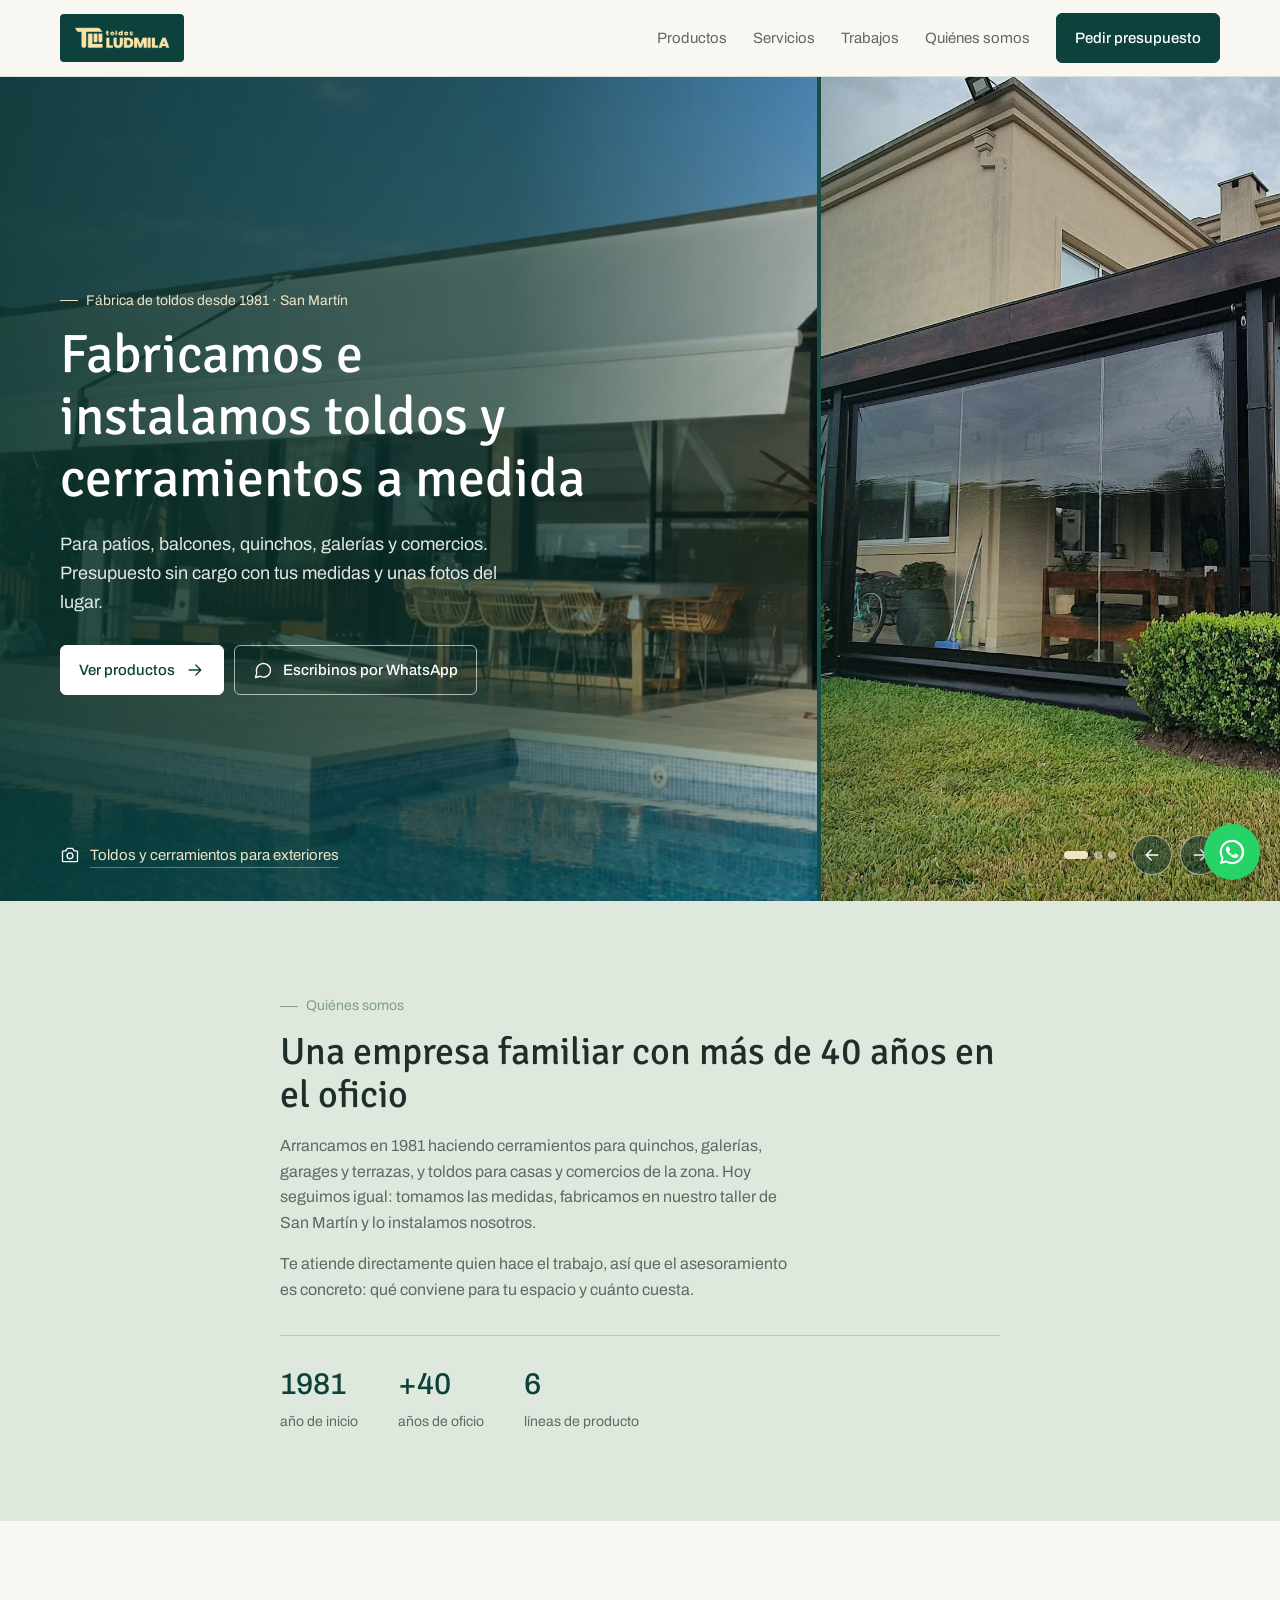
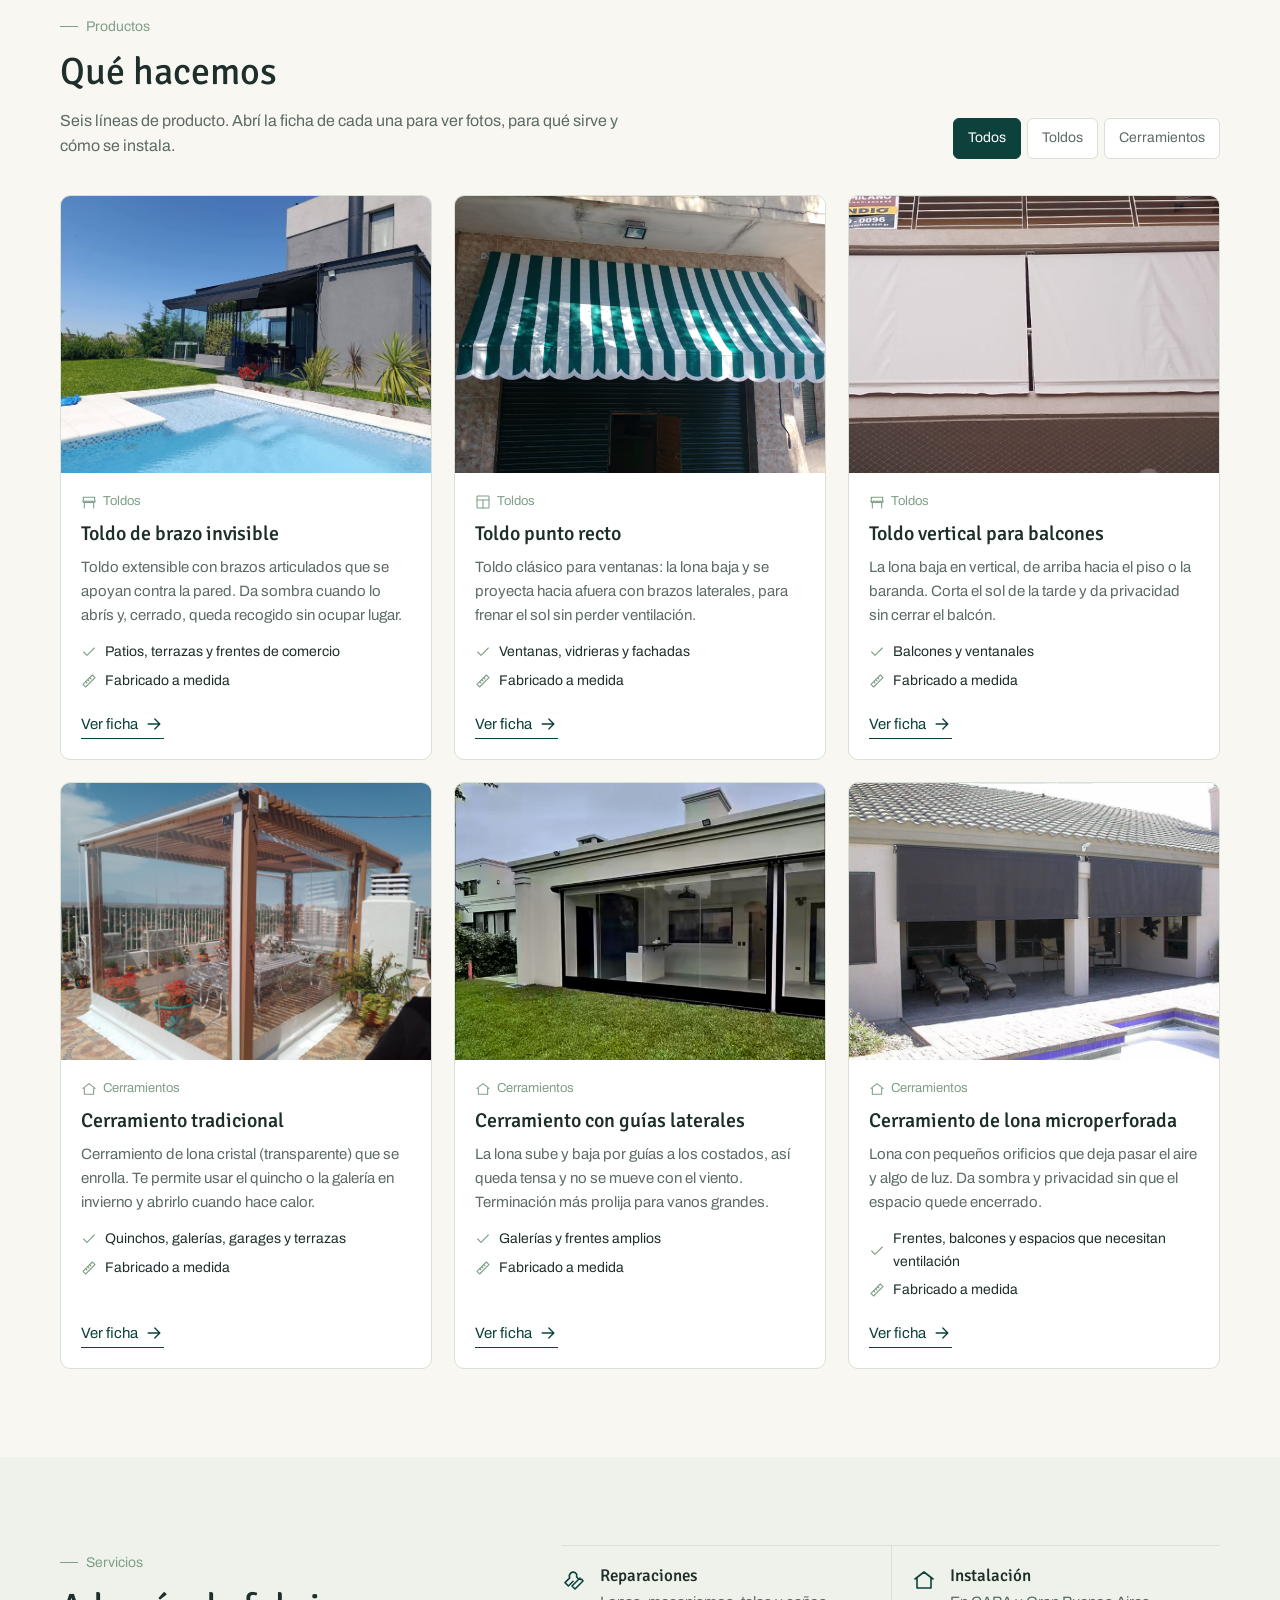
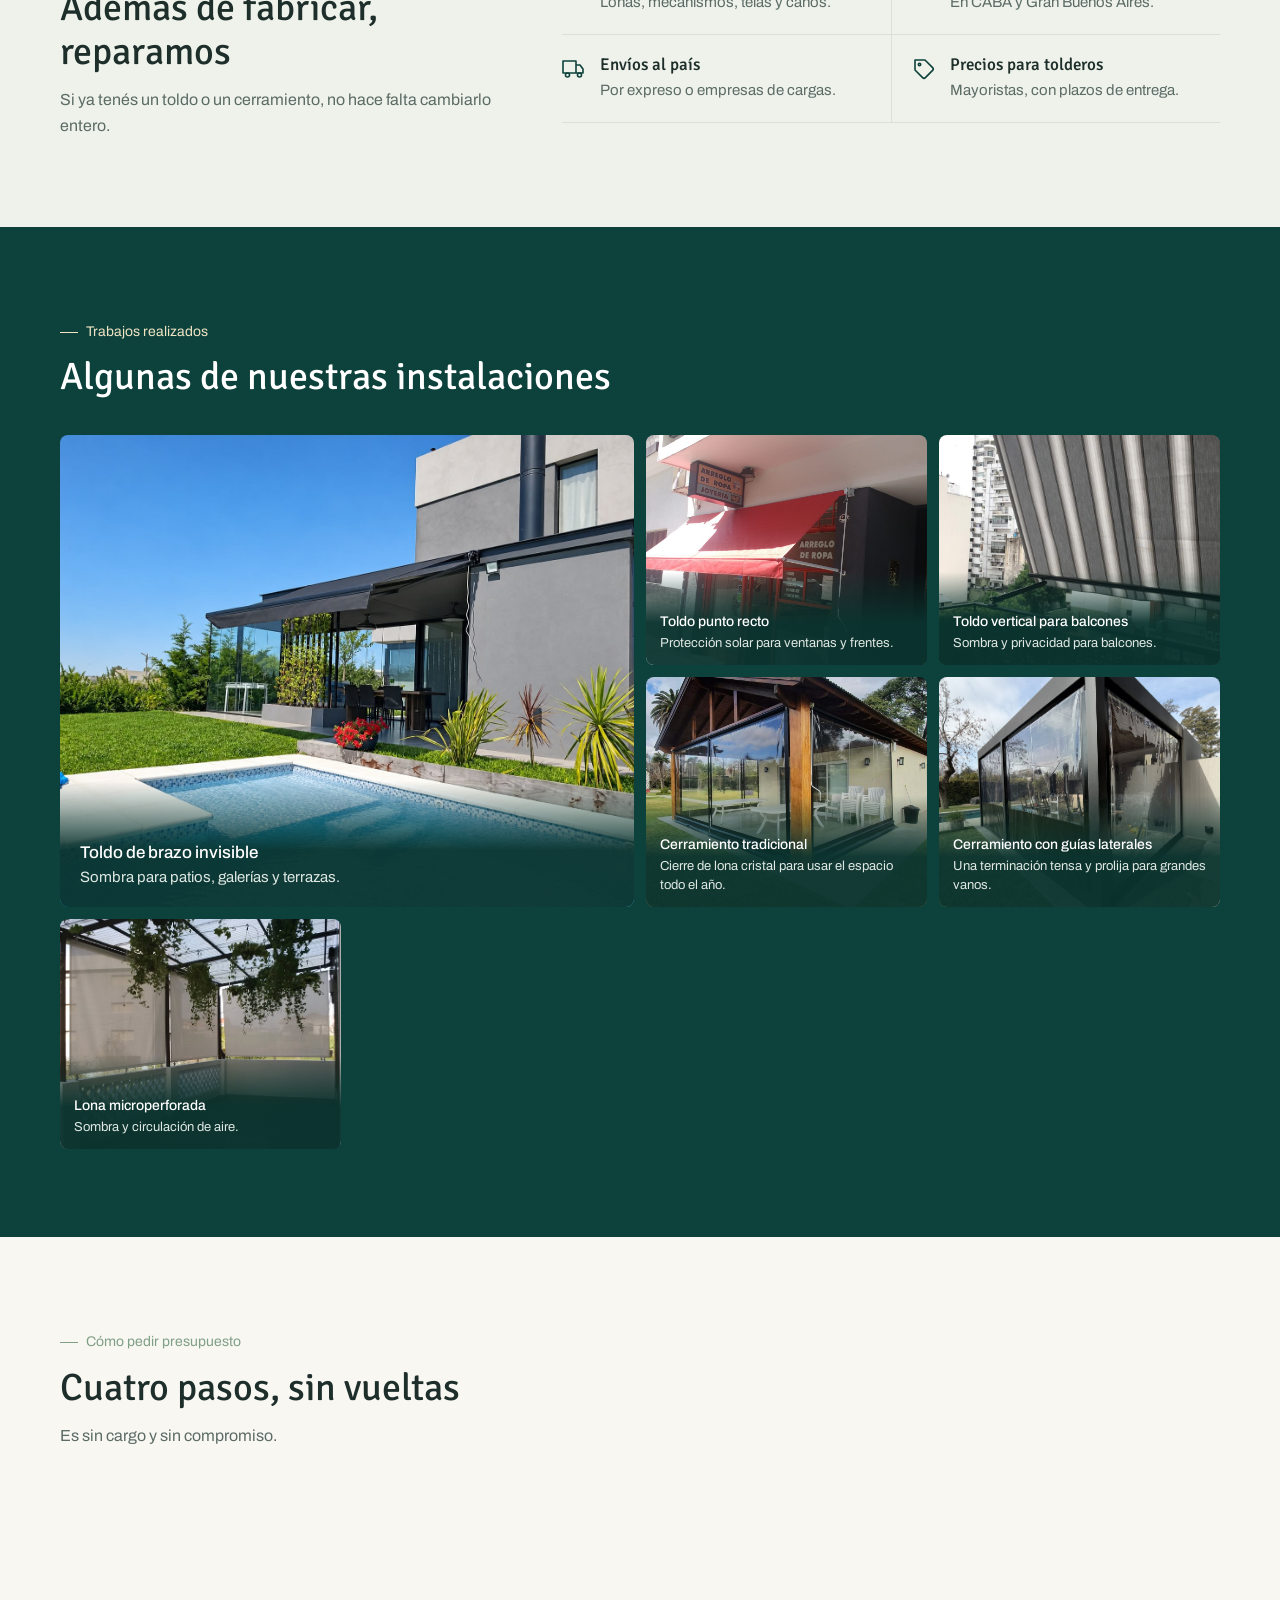
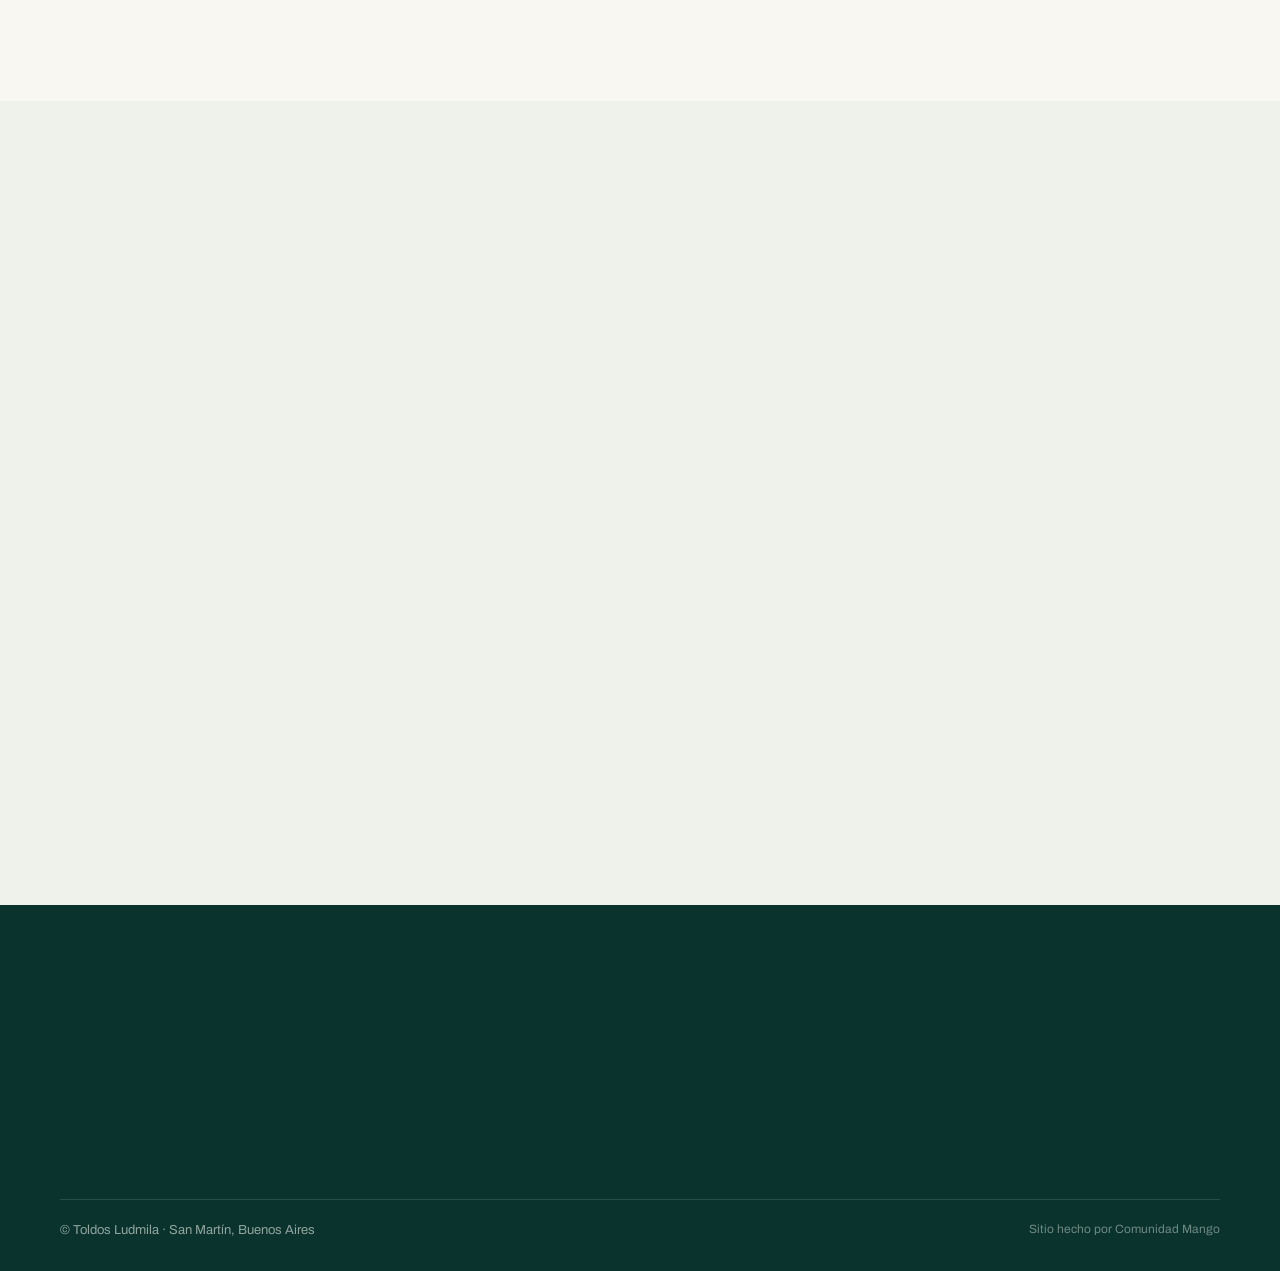
==== index.html @ 554a3bb1 "Dirección: 2 de Abril de 1982 4566, Villa Ballester (igual al perfil de Google) Co-Authored-By: Clau" ====
<!doctype html>
<html lang="es" class="js">
<head>
<meta charset="utf-8">
<meta name="viewport" content="width=device-width,initial-scale=1">
<title>Toldos Ludmila | Toldos y cerramientos a medida en San Martín</title>
<meta name="description" content="Fabricamos, instalamos y reparamos toldos y cerramientos a medida desde 1981. San Martín, Buenos Aires. Presupuesto sin cargo.">
<link rel="canonical" href="https://www.toldos-ludmila.com.ar/">
<link rel="icon" href="/favicon.ico" sizes="any">
<link rel="icon" type="image/png" sizes="32x32" href="/favicon-32.png">
<link rel="apple-touch-icon" href="/apple-touch-icon.png">
<meta name="theme-color" content="#0d413b">
<meta property="og:type" content="website">
<meta property="og:locale" content="es_AR">
<meta property="og:site_name" content="Toldos Ludmila">
<meta property="og:title" content="Toldos Ludmila | Toldos y cerramientos a medida en San Martín">
<meta property="og:description" content="Fabricamos, instalamos y reparamos toldos y cerramientos a medida desde 1981. San Martín, Buenos Aires. Presupuesto sin cargo.">
<meta property="og:url" content="https://www.toldos-ludmila.com.ar/">
<meta property="og:image" content="https://www.toldos-ludmila.com.ar/assets/og-image.jpg">
<meta property="og:image:width" content="1200"><meta property="og:image:height" content="630">
<meta name="twitter:card" content="summary_large_image">
<script type="application/ld+json">{"@context": "https://schema.org", "@type": "HomeAndConstructionBusiness", "name": "Toldos Ludmila", "description": "Fabricación, instalación y reparación de toldos y cerramientos a medida desde 1981.", "url": "https://www.toldos-ludmila.com.ar/", "logo": "https://www.toldos-ludmila.com.ar/assets/icon-512.png", "image": "https://www.toldos-ludmila.com.ar/assets/og-image.jpg", "telephone": "+54 9 11 5609-6890", "email": "orlandojavierarias@hotmail.com", "foundingDate": "1981", "address": {"@type": "PostalAddress", "streetAddress": "2 de Abril de 1982 4566", "addressLocality": "Villa Ballester", "postalCode": "B1653", "addressRegion": "Buenos Aires", "addressCountry": "AR"}, "areaServed": ["CABA", "Gran Buenos Aires"], "sameAs": ["https://instagram.com/toldosludmila", "https://facebook.com/toldosludmila"]}</script>
<link rel="preconnect" href="https://fonts.googleapis.com"><link rel="preconnect" href="https://fonts.gstatic.com" crossorigin>
<link href="https://fonts.googleapis.com/css2?family=Archivo:wght@400;500;600&family=Signika:wght@400;500;600&display=swap" rel="stylesheet">
<link rel="stylesheet" href="styles.css">
<style>
/* Hero: carrusel a ancho completo */
.hero{position:relative;height:calc(100vh - 76px);min-height:560px;max-height:920px;overflow:hidden;background:var(--green);color:#fff}
.slide{position:absolute;inset:0;display:grid;grid-template-columns:1.28fr .72fr;gap:4px;background:var(--green-2);opacity:0;transition:opacity .8s ease}
.slide-photo{background:center/cover var(--green-2);min-width:0}
.slide-photo:last-child{background-position:center}
.slide.on{opacity:1}
.hero:after{content:'';position:absolute;inset:0;background:linear-gradient(90deg,#0a332ee6 0%,#0a332eb3 40%,#0a332e1a 75%);pointer-events:none}
.hero-content{position:relative;z-index:2;height:100%;display:flex;align-items:center}
.hero-copy{max-width:560px}
.hero .label{color:var(--sand)}
.hero h1{color:#fff}
.hero p.intro{font-size:18px;max-width:470px;margin:20px 0 28px;color:#dfe8e3}
.hero-actions{display:flex;flex-wrap:wrap;gap:10px}
.hero .btn.ghost{color:#fff;border-color:#ffffffa0}
.hero .btn.ghost:hover{background:#ffffff1a}
.hero-nav{position:absolute;z-index:3;left:0;right:0;bottom:26px}
.hero-nav .wrap{display:flex;align-items:center;justify-content:space-between;gap:16px}
.slide-name{font-size:15px;display:flex;align-items:center;gap:10px}
.slide-name a{color:var(--sand);text-decoration:none;border-bottom:1px solid #efe4c460}
.arrows{display:flex;gap:8px;align-items:center}
.arrows button{width:40px;height:40px;border-radius:50%;border:1px solid #ffffff80;background:#0a332e80;color:#fff;cursor:pointer;display:grid;place-items:center}
.arrows .back .ico{transform:rotate(180deg)}
.dots{display:flex;gap:6px;margin-right:8px}
.dots button{width:8px;height:8px;border-radius:99px;border:0;background:#ffffff70;padding:0;cursor:pointer;transition:width .25s}
.dots button[aria-current=true]{width:24px;background:var(--sand)}

section{scroll-margin-top:80px}
.block{padding:88px 0}
.head{display:flex;justify-content:space-between;align-items:flex-end;gap:30px;margin-bottom:36px}

/* Productos */
.tabs{display:flex;gap:6px;flex-wrap:wrap}
.tab{border:1px solid var(--line);background:#fff;border-radius:6px;padding:8px 14px;font-size:14px;cursor:pointer;color:var(--muted)}
.tab[aria-pressed=true]{background:var(--green);border-color:var(--green);color:#fff}
.grid{display:grid;grid-template-columns:repeat(3,1fr);gap:22px}
.card{background:#fff;border:1px solid var(--line);border-radius:var(--radius);overflow:hidden;display:flex;flex-direction:column}
.card .pic{aspect-ratio:4/3;background:center/cover var(--mist)}
.card .ph{aspect-ratio:4/3;border-width:0 0 1px 0}
.card-body{padding:18px 20px 20px;display:flex;flex-direction:column;gap:10px;flex:1}
.cat{font-size:13px;color:var(--sage);display:flex;align-items:center;gap:6px}
.cat .ico{width:16px;height:16px}
.card p{color:var(--muted);font-size:15px}
.card ul{list-style:none;padding:0;margin:4px 0 0;display:grid;gap:6px;font-size:14px}
.card li{display:flex;gap:8px;align-items:center}
.card li .ico{width:16px;height:16px;color:var(--sage)}
.card .more{margin-top:auto;align-self:flex-start;background:none;border:0;border-bottom:1px solid var(--green);color:var(--green);padding:10px 0 2px;cursor:pointer;font-size:15px;display:flex;align-items:center;gap:6px}

.tint{background:var(--mist)}

/* Servicios: lista compacta en dos columnas */
.services-grid{display:grid;grid-template-columns:.8fr 1.2fr;gap:64px;align-items:start}
.services{display:grid;grid-template-columns:1fr 1fr;border-top:1px solid var(--line)}
.service{display:flex;gap:14px;padding:20px 16px 20px 0;border-bottom:1px solid var(--line)}
.service:nth-child(even){padding-left:20px;border-left:1px solid var(--line)}
.service .ico{width:24px;height:24px;color:var(--green);margin-top:2px}
.service h3{font-size:17px;margin-bottom:4px}
.service p{color:var(--muted);font-size:15px}

/* Galería */
.gallery{background:var(--green);color:#fff}
.gallery .label{color:var(--sand)}
.gallery .intro{color:#c9d6d0}
.gal{display:grid;grid-template-columns:repeat(4,1fr);grid-auto-rows:230px;gap:12px}
.gal figure{margin:0;border-radius:8px;background:center/cover #164c45;position:relative;overflow:hidden}
.gal figure:first-child{grid-column:span 2;grid-row:span 2}
.gal figcaption{position:absolute;left:0;right:0;bottom:0;padding:40px 14px 12px;background:linear-gradient(transparent,#0a332ef2 55%);color:#dfe8e3;font-size:13px;line-height:1.45}
.gal figcaption b{display:block;color:#fff;font-weight:500;font-size:14px;margin-bottom:2px}
.gal figure:first-child figcaption{padding:60px 20px 18px;font-size:15px}
.gal figure:first-child figcaption b{font-size:17px}

/* Nosotros */
.about{background:var(--sage-soft)}
.about-grid{max-width:720px;margin:0 auto}
.about .ph{aspect-ratio:4/3;border-radius:var(--radius);background:repeating-linear-gradient(135deg,#d3dfcf 0 12px,#cbd9c7 12px 24px)}
.about p{margin-top:16px;max-width:520px;color:var(--muted)}
.stats{display:flex;gap:40px;margin-top:32px;padding-top:24px;border-top:1px solid #b9cbb5}
.stats b{display:block;font-weight:500;font-size:30px;color:var(--green)}
.stats span{font-size:14px;color:var(--muted)}

/* Cómo cotizar: línea de pasos */
.steps{display:grid;grid-template-columns:repeat(4,1fr);gap:28px;counter-reset:n;margin-top:8px}
.step{position:relative;padding-top:52px}
.step:before{counter-increment:n;content:counter(n);position:absolute;top:0;left:0;width:36px;height:36px;border-radius:50%;border:1px solid var(--green);color:var(--green);display:grid;place-items:center;font-size:15px;background:var(--paper)}
.step:not(:last-child):after{content:'';position:absolute;top:18px;left:48px;right:-16px;height:1px;background:var(--line)}
.step h3{font-size:17px;margin-bottom:4px}
.step p{color:var(--muted);font-size:15px}
/* Animación al scrollear: los pasos entran de a uno y la línea se dibuja */
.js .step{opacity:0;transform:translateY(24px);transition:opacity .6s ease,transform .6s ease}
.js .step:before{transform:scale(.6);transition:transform .5s ease,background .4s ease,color .4s ease}
.js .step:not(:last-child):after{transform:scaleX(0);transform-origin:left;transition:transform .7s ease}
.js .step.in{opacity:1;transform:none}
.js .step.in:before{transform:scale(1);background:var(--green);color:#fff}
.js .step.in:not(:last-child):after{transform:scaleX(1);transition-delay:.35s;background:var(--sage)}
@media(prefers-reduced-motion:reduce){.js .step,.js .step:before,.js .step:after{transition:none!important;transform:none!important;opacity:1!important}}

/* Contacto */
.contact-grid{display:grid;grid-template-columns:1fr 1fr;gap:48px}
.channels{margin:26px 0 0;display:grid}
.channels a,.channels>div{display:flex;gap:14px;align-items:center;padding:14px 0;border-bottom:1px solid var(--line);text-decoration:none}
.channels .ico{color:var(--green);width:22px;height:22px}
.channels small{display:block;color:var(--muted);font-size:13px}
.form-card{background:#fff;border:1px solid var(--line);border-radius:var(--radius);padding:30px;align-self:start}
.form-card h3{font-size:22px;margin-bottom:6px}
.form-card>p{color:var(--muted);font-size:15px;margin-bottom:20px}

/* Ficha de producto */
dialog{border:0;padding:0;border-radius:12px;width:min(1000px,calc(100% - 24px));max-height:calc(100vh - 24px);background:var(--paper);color:var(--ink)}
dialog::backdrop{background:#0a332ecc}
.sheet{display:grid;grid-template-columns:minmax(0,1.15fr) minmax(0,1fr);align-items:start;position:relative}
.sheet-media{background:var(--mist);padding:16px;min-width:0;align-self:stretch}
.sheet-main{aspect-ratio:4/3;border-radius:8px;background:center/cover var(--sage-soft)}
.sheet-media .ph{aspect-ratio:4/3;border-radius:8px}
.thumbs{display:grid;grid-template-columns:repeat(auto-fill,minmax(64px,1fr));gap:8px;margin-top:10px}
.thumb{width:100%;aspect-ratio:4/3;height:auto;border-radius:5px;border:2px solid transparent;background:center/cover var(--sage-soft);cursor:pointer;padding:0}
.thumb[aria-current=true]{border-color:var(--green)}
.sheet-info{padding:30px 30px 28px;position:relative}
.close{position:absolute;top:14px;right:14px;background:#fff;border:1px solid var(--line);border-radius:6px;padding:6px;cursor:pointer;display:grid}
.sheet-info h2{font-size:30px;margin:4px 0 12px;padding-right:40px}
.sheet-info>p{color:var(--muted)}
.specs{margin:22px 0;border-top:1px solid var(--line)}
.spec{display:grid;grid-template-columns:22px 110px minmax(0,1fr);gap:10px;padding:11px 0;border-bottom:1px solid var(--line);font-size:15px}
.spec .ico{color:var(--sage);width:18px;height:18px;margin-top:2px}
.spec b{font-weight:500}
.spec span{color:var(--muted)}

@media(max-width:900px){
  .hero-grid,.about-grid,.contact-grid,.sheet{grid-template-columns:1fr}
  .hero-grid{gap:30px}
  .services-grid{grid-template-columns:1fr;gap:28px}
  .gal{grid-template-columns:1fr 1fr;grid-auto-rows:200px}
  .grid{grid-template-columns:1fr 1fr}
  .steps{grid-template-columns:1fr 1fr;row-gap:36px}
  .step:nth-child(2):after{display:none}
  .head{display:block}.head .tabs{margin-top:20px}
  .sheet-info{position:static}
  .close{top:24px;right:24px;z-index:2}
}
@media(max-width:560px){
  .block{padding:64px 0}
  .hero{height:auto;min-height:0}
  .hero-content{padding:48px 0 150px}
  .hero:after{background:#0a332ec7}
  .slide{grid-template-columns:1fr 1fr;gap:2px}
  .hero-nav .wrap{flex-direction:column;align-items:flex-start}
  .grid,.services,.steps{grid-template-columns:1fr}
  .gal{grid-template-columns:1fr;grid-auto-rows:240px}
  .gal figure:first-child{grid-column:auto;grid-row:span 1}
  .service:nth-child(even){padding-left:0;border-left:0}
  .step:after{display:none}
  .stats{gap:24px}
  .spec{grid-template-columns:22px 1fr}.spec span{grid-column:2}
  .sheet-info{padding:24px 20px}
  .form-card{padding:22px}
}
</style>
<script src="pixel.js"></script>
</head>
<body>
<noscript><img height="1" width="1" style="display:none" src="https://www.facebook.com/tr?id=1444719186983971&ev=PageView&noscript=1"/></noscript>

<!-- Iconos (trazo fino, estilo uniforme) -->
<svg width="0" height="0" style="position:absolute" aria-hidden="true">
  <symbol id="i-sun" viewBox="0 0 24 24"><circle cx="12" cy="12" r="4"/><path d="M12 2v2M12 20v2M4.9 4.9l1.4 1.4M17.7 17.7l1.4 1.4M2 12h2M20 12h2M4.9 19.1l1.4-1.4M17.7 6.3l1.4-1.4"/></symbol>
  <symbol id="i-awning" viewBox="0 0 24 24"><path d="M3 5h18M4 5l-1 6h18l-1-6"/><path d="M3 11c0 1.7 1.3 2 2.25 2S7.5 12.7 7.5 11c0 1.7 1.3 2 2.25 2S12 12.7 12 11c0 1.7 1.3 2 2.25 2s2.25-.3 2.25-2c0 1.7 1.3 2 2.25 2S21 12.7 21 11"/><path d="M5 13v8M19 13v8"/></symbol>
  <symbol id="i-window" viewBox="0 0 24 24"><rect x="3" y="3" width="18" height="18" rx="1"/><path d="M3 9h18M12 9v12"/></symbol>
  <symbol id="i-wind" viewBox="0 0 24 24"><path d="M3 8h11a3 3 0 1 0-3-3M3 12h16a3 3 0 1 1-3 3M3 16h8"/></symbol>
  <symbol id="i-eye" viewBox="0 0 24 24"><path d="M2 12s3.6-7 10-7 10 7 10 7-3.6 7-10 7S2 12 2 12z"/><circle cx="12" cy="12" r="3"/></symbol>
  <symbol id="i-ruler" viewBox="0 0 24 24"><path d="M3 17 17 3l4 4L7 21z"/><path d="m7 13 2 2M10 10l2 2M13 7l2 2"/></symbol>
  <symbol id="i-wrench" viewBox="0 0 24 24"><path d="M14.7 6.3a4 4 0 0 0 5 5L21 13l-8 8-3-3 8-8M14.7 6.3 13 4.6a4 4 0 0 0-5.3 5.3L3 14.6 6.4 18l4.7-4.7"/></symbol>
  <symbol id="i-truck" viewBox="0 0 24 24"><path d="M1 4h13v12H1zM14 8h4l3 4v4h-7"/><circle cx="5.5" cy="18" r="2"/><circle cx="17.5" cy="18" r="2"/></symbol>
  <symbol id="i-tag" viewBox="0 0 24 24"><path d="M20.6 13.4 13.4 20.6a2 2 0 0 1-2.8 0L3 13V3h10l7.6 7.6a2 2 0 0 1 0 2.8z"/><circle cx="7.5" cy="7.5" r="1.2"/></symbol>
  <symbol id="i-phone" viewBox="0 0 24 24"><path d="M22 16.9v3a2 2 0 0 1-2.2 2 19.8 19.8 0 0 1-8.6-3.1 19.5 19.5 0 0 1-6-6A19.8 19.8 0 0 1 2.1 4.2 2 2 0 0 1 4.1 2h3a2 2 0 0 1 2 1.7c.1 1 .4 1.9.7 2.8a2 2 0 0 1-.5 2.1L8 9.9a16 16 0 0 0 6 6l1.3-1.3a2 2 0 0 1 2.1-.4c.9.3 1.8.6 2.8.7a2 2 0 0 1 1.7 2z"/></symbol>
  <symbol id="i-chat" viewBox="0 0 24 24"><path d="M21 12a8.5 8.5 0 0 1-12.5 7.5L3 21l1.5-5.5A8.5 8.5 0 1 1 21 12z"/></symbol>
  <symbol id="i-mail" viewBox="0 0 24 24"><rect x="2" y="4" width="20" height="16" rx="2"/><path d="m2 6 10 7 10-7"/></symbol>
  <symbol id="i-pin" viewBox="0 0 24 24"><path d="M12 22s7-6.2 7-12a7 7 0 1 0-14 0c0 5.8 7 12 7 12z"/><circle cx="12" cy="10" r="2.5"/></symbol>
  <symbol id="i-clock" viewBox="0 0 24 24"><circle cx="12" cy="12" r="9"/><path d="M12 7v5l3 2"/></symbol>
  <symbol id="i-camera" viewBox="0 0 24 24"><path d="M4 7h3l2-3h6l2 3h3a1 1 0 0 1 1 1v11a1 1 0 0 1-1 1H4a1 1 0 0 1-1-1V8a1 1 0 0 1 1-1z"/><circle cx="12" cy="13" r="3.5"/></symbol>
  <symbol id="i-file" viewBox="0 0 24 24"><path d="M14 3H6a1 1 0 0 0-1 1v16a1 1 0 0 0 1 1h12a1 1 0 0 0 1-1V8z"/><path d="M14 3v5h5M9 13h6M9 17h6"/></symbol>
  <symbol id="i-check" viewBox="0 0 24 24"><path d="M20 6 9 17l-5-5"/></symbol>
  <symbol id="i-home" viewBox="0 0 24 24"><path d="m3 11 9-7 9 7M5 9.5V20h14V9.5"/></symbol>
  <symbol id="i-arrow" viewBox="0 0 24 24"><path d="M5 12h14M13 6l6 6-6 6"/></symbol>
  <symbol id="i-x" viewBox="0 0 24 24"><path d="M6 6l12 12M18 6 6 18"/></symbol>
  <symbol id="i-layers" viewBox="0 0 24 24"><path d="m12 3 9 5-9 5-9-5z"/><path d="m3 13 9 5 9-5"/></symbol>
  <symbol id="i-hammer" viewBox="0 0 24 24"><path d="m15 12-8.4 8.4a2 2 0 0 1-2.8-2.8L12.2 9M17.6 15 22 10.6l-6.6-6.6-2 2 1.6 1.6-2 2"/></symbol>
  <symbol id="i-ig" viewBox="0 0 24 24"><rect x="3" y="3" width="18" height="18" rx="5"/><circle cx="12" cy="12" r="4"/><circle cx="17.3" cy="6.7" r=".6"/></symbol>
  <symbol id="i-fb" viewBox="0 0 24 24"><path d="M15 3h-2.5A3.5 3.5 0 0 0 9 6.5V10H6.5v3.5H9V21h3.5v-7.5H15l.5-3.5h-3V7a1 1 0 0 1 1-1H15z"/></symbol>
  <symbol id="i-menu" viewBox="0 0 24 24"><path d="M4 7h16M4 12h16M4 17h16"/></symbol>
</svg>

<header class="top">
  <div class="wrap">
    <a href="#inicio"><img class="logo" src="assets/toldos-ludmila-logo.png" alt="Toldos Ludmila"></a>
    <button class="menu-btn" aria-label="Abrir menú" onclick="document.querySelector('.nav').classList.toggle('open')"><svg class="ico"><use href="#i-menu"/></svg></button>
    <nav class="nav" onclick="if(event.target.closest('a'))this.classList.remove('open')">
      <a href="#productos">Productos</a>
      <a href="#servicios">Servicios</a>
      <a href="#trabajos">Trabajos</a>
      <a href="#nosotros">Quiénes somos</a>
      <a class="btn" href="contacto.html">Pedir presupuesto</a>
    </nav>
  </div>
</header>

<main id="inicio">

<section class="hero" aria-label="Nuestros trabajos">
  <div id="slides"></div>
  <div class="hero-content wrap">
    <div class="hero-copy">
      <span class="label">Fábrica de toldos desde 1981 · San Martín</span>
      <h1>Fabricamos e instalamos toldos y cerramientos a medida</h1>
      <p class="intro">Para patios, balcones, quinchos, galerías y comercios. Presupuesto sin cargo con tus medidas y unas fotos del lugar.</p>
      <div class="hero-actions">
        <a class="btn light" href="#productos">Ver productos<svg class="ico"><use href="#i-arrow"/></svg></a>
        <a class="btn ghost" href="https://wa.me/5491156096890?text=Hola%20Toldos%20Ludmila%2C%20quiero%20pedirles%20un%20presupuesto" data-ubicacion="whatsapp_hero" target="_blank" rel="noopener"><svg class="ico"><use href="#i-chat"/></svg>Escribinos por WhatsApp</a>
      </div>
    </div>
  </div>
  <div class="hero-nav">
    <div class="wrap">
      <div class="slide-name" id="slideName"></div>
      <div class="arrows">
        <div class="dots" id="dots"></div>
        <button class="back" id="prev" aria-label="Foto anterior"><svg class="ico"><use href="#i-arrow"/></svg></button>
        <button id="next" aria-label="Foto siguiente"><svg class="ico"><use href="#i-arrow"/></svg></button>
      </div>
    </div>
  </div>
</section>

<section class="block about" id="nosotros">
  <div class="wrap about-grid">
    <div>
      <span class="label">Quiénes somos</span>
      <h2>Una empresa familiar con más de 40 años en el oficio</h2>
      <p>Arrancamos en 1981 haciendo cerramientos para quinchos, galerías, garages y terrazas, y toldos para casas y comercios de la zona. Hoy seguimos igual: tomamos las medidas, fabricamos en nuestro taller de San Martín y lo instalamos nosotros.</p>
      <p>Te atiende directamente quien hace el trabajo, así que el asesoramiento es concreto: qué conviene para tu espacio y cuánto cuesta.</p>
      <div class="stats">
        <div><b>1981</b><span>año de inicio</span></div>
        <div><b>+40</b><span>años de oficio</span></div>
        <div><b>6</b><span>líneas de producto</span></div>
      </div>
    </div>
  </div>
</section>


<section class="block" id="productos">
  <div class="wrap">
    <div class="head">
      <div>
        <span class="label">Productos</span>
        <h2>Qué hacemos</h2>
        <p class="intro">Seis líneas de producto. Abrí la ficha de cada una para ver fotos, para qué sirve y cómo se instala.</p>
      </div>
      <div class="tabs" id="tabs" role="group" aria-label="Filtrar productos"></div>
    </div>
    <div class="grid" id="grid"></div>
  </div>
</section>


<section class="block tint" id="servicios">
  <div class="wrap services-grid">
    <div>
      <span class="label">Servicios</span>
      <h2>Además de fabricar, reparamos</h2>
      <p class="intro">Si ya tenés un toldo o un cerramiento, no hace falta cambiarlo entero.</p>
    </div>
    <div class="services">
      <div class="service"><svg class="ico"><use href="#i-wrench"/></svg><div><h3>Reparaciones</h3><p>Lonas, mecanismos, telas y caños.</p></div></div>
      <div class="service"><svg class="ico"><use href="#i-home"/></svg><div><h3>Instalación</h3><p>En CABA y Gran Buenos Aires.</p></div></div>
      <div class="service"><svg class="ico"><use href="#i-truck"/></svg><div><h3>Envíos al país</h3><p>Por expreso o empresas de cargas.</p></div></div>
      <div class="service"><svg class="ico"><use href="#i-tag"/></svg><div><h3>Precios para tolderos</h3><p>Mayoristas, con plazos de entrega.</p></div></div>
    </div>
  </div>
</section>

<section class="block gallery" id="trabajos">
  <div class="wrap">
    <div class="head">
      <div>
        <span class="label">Trabajos realizados</span>
        <h2>Algunas de nuestras instalaciones</h2>
      </div>
    </div>
    <div class="gal" id="gal"></div>
  </div>
</section>

<section class="block" id="como-cotizar">
  <div class="wrap">
    <span class="label">Cómo pedir presupuesto</span>
    <h2>Cuatro pasos, sin vueltas</h2>
    <p class="intro" style="margin-bottom:40px">Es sin cargo y sin compromiso.</p>
    <div class="steps">
      <div class="step"><h3>Escribinos</h3><p>Por WhatsApp, teléfono, mail o el formulario.</p></div>
      <div class="step"><h3>Contanos qué necesitás</h3><p>El producto y el espacio que querés cubrir.</p></div>
      <div class="step"><h3>Mandanos fotos</h3><p>Del lugar, con tu nombre y tu zona.</p></div>
      <div class="step"><h3>Recibís el presupuesto</h3><p>Con la opción que conviene y el precio.</p></div>
    </div>
  </div>
</section>

<section class="block tint" id="contacto">
  <div class="wrap contact-grid">
    <div>
      <span class="label">Contacto</span>
      <h2>Hablemos de tu proyecto</h2>
      <div class="channels">
        <a href="https://wa.me/5491156096890?text=Hola%20Toldos%20Ludmila%2C%20quiero%20pedirles%20un%20presupuesto" data-ubicacion="whatsapp_contacto" target="_blank" rel="noopener"><svg class="ico"><use href="#i-chat"/></svg><div>+54 9 11 5609-6890<small>WhatsApp</small></div></a>
        <a href="tel:+5491156096890"><svg class="ico"><use href="#i-phone"/></svg><div>+54 9 11 5609-6890<small>Teléfono</small></div></a>
        <a href="mailto:orlandojavierarias@hotmail.com"><svg class="ico"><use href="#i-mail"/></svg><div>orlandojavierarias@hotmail.com<small>Email</small></div></a>
        <a href="https://instagram.com/toldosludmila" target="_blank" rel="noopener"><svg class="ico"><use href="#i-ig"/></svg><div>@toldosludmila<small>Instagram</small></div></a>
        <a href="https://facebook.com/toldosludmila" target="_blank" rel="noopener"><svg class="ico"><use href="#i-fb"/></svg><div>Toldos Ludmila<small>Facebook</small></div></a>
      </div>
    </div>
    <div class="form-card">
      <h3>Pedí tu presupuesto</h3>
      <p>Completá tus datos y se abre WhatsApp con el mensaje listo para enviar. Ahí podés sumar fotos del lugar.</p>
      <form class="form" id="quote">
        <input type="hidden" name="origen" value="home">
        <div class="row">
          <label>Nombre completo<input name="nombre" required autocomplete="name" placeholder="Ej. Laura Pérez"></label>
          <label>Teléfono<input name="telefono" required type="tel" inputmode="tel" autocomplete="tel" placeholder="Ej. 11 1234 5678"></label>
        </div>
        <label>Zona / localidad<input name="zona" required placeholder="Ej. San Martín"></label>
        <label>Producto
          <select name="producto">
            <option value="">No sé, necesito asesoramiento</option>
            <option>Toldo de brazo invisible</option>
            <option>Toldo punto recto</option>
            <option>Toldo vertical para balcones</option>
            <option>Cerramiento tradicional</option>
            <option>Cerramiento con guías laterales</option>
            <option>Cerramiento de lona microperforada</option>
            <option>Reparación / cambio de lona</option>
          </select>
        </label>
        <label>Comentarios<textarea name="mensaje" rows="4" placeholder="Ej. Quiero cubrir una galería de 5 metros de ancho"></textarea></label>
        <button class="btn" type="submit">Enviar consulta</button>
      </form>
    </div>
  </div>
</section>

</main>

<footer class="footer">
  <div class="wrap">
    <div>
      <img class="logo" src="assets/toldos-ludmila-logo.png" alt="Toldos Ludmila">
      <p style="margin-top:14px;max-width:300px">Toldos y cerramientos a medida. Fabricación, instalación y reparación desde 1981.</p>
    </div>
    <div>
      <h4>Productos</h4>
      <ul>
        <li><a href="index.html#productos">Toldo de brazo invisible</a></li>
        <li><a href="index.html#productos">Toldo punto recto</a></li>
        <li><a href="index.html#productos">Toldo vertical para balcones</a></li>
        <li><a href="index.html#productos">Cerramiento tradicional</a></li>
        <li><a href="index.html#productos">Cerramiento con guías laterales</a></li>
        <li><a href="index.html#productos">Cerramiento de lona microperforada</a></li>
      </ul>
    </div>
    <div>
      <h4>Contacto</h4>
      <ul>
        <li><svg class="ico"><use href="#i-chat"/></svg><a href="https://wa.me/5491156096890?text=Hola%20Toldos%20Ludmila%2C%20quiero%20pedirles%20un%20presupuesto" data-ubicacion="whatsapp_footer" target="_blank" rel="noopener">+54 9 11 5609-6890</a></li>
        <li><svg class="ico"><use href="#i-mail"/></svg><a href="mailto:orlandojavierarias@hotmail.com">orlandojavierarias@hotmail.com</a></li>
        <li><svg class="ico"><use href="#i-pin"/></svg><a href="https://maps.google.com/?q=2+de+Abril+de+1982+4566,+Villa+Ballester,+Buenos+Aires" target="_blank" rel="noopener">2 de Abril de 1982 4566, Villa Ballester, Buenos Aires</a></li>
      </ul>
    </div>
    <div class="foot-map"><iframe title="Mapa: 2 de Abril de 1982 4566, Villa Ballester" loading="lazy" src="https://maps.google.com/maps?q=2%20de%20Abril%20de%201982%204566%2C%20B1653%20Villa%20Ballester%2C%20Buenos%20Aires&z=15&output=embed"></iframe></div>
    <div class="legal"><span>© Toldos Ludmila · San Martín, Buenos Aires</span><span class="credit">Sitio hecho por Comunidad Mango</span></div>
  </div>
</footer>
<script src="form.js"></script>
<script src="efectos.js" defer></script>

<dialog id="sheet" aria-labelledby="sheetName">
  <div class="sheet">
    <div class="sheet-media"><div id="sheetMain"></div><div class="thumbs" id="thumbs"></div></div>
    <div class="sheet-info">
      <button class="close" aria-label="Cerrar ficha" onclick="sheet.close()"><svg class="ico"><use href="#i-x"/></svg></button>
      <span class="cat" id="sheetCat"></span>
      <h2 id="sheetName"></h2>
      <p id="sheetText"></p>
      <div class="specs" id="specs"></div>
      <a class="btn" id="sheetCta">Pedir presupuesto</a>
    </div>
  </div>
</dialog>

<a class="wa" href="https://wa.me/5491156096890?text=Hola%20Toldos%20Ludmila%2C%20quiero%20pedirles%20un%20presupuesto" data-ubicacion="whatsapp_flotante" target="_blank" rel="noopener" aria-label="Escribinos por WhatsApp"><svg viewBox="0 0 32 32"><path d="M16 3a13 13 0 0 0-11.2 19.6L3 29l6.6-1.7A13 13 0 1 0 16 3zm0 23.7c-2 0-4-.6-5.7-1.6l-.4-.2-3.9 1 1-3.8-.3-.4A10.7 10.7 0 1 1 16 26.7zm5.9-8c-.3-.2-1.9-1-2.2-1-.3-.1-.5-.2-.7.2l-1 1.2c-.2.2-.4.2-.7.1-.3-.2-1.4-.5-2.6-1.6-1-.9-1.6-1.9-1.8-2.2-.2-.3 0-.5.1-.7l.5-.6.3-.5v-.6l-1-2.4c-.3-.6-.5-.5-.7-.5h-.6c-.2 0-.6.1-.9.4-.3.3-1.1 1.1-1.1 2.7s1.2 3.2 1.3 3.4c.2.2 2.3 3.5 5.6 4.9 2.7 1.1 3.3.9 3.9.8.6-.1 1.9-.8 2.2-1.5.3-.7.3-1.4.2-1.5-.1-.2-.3-.3-.6-.4z"/></svg></a>

<script>
const WA = '5491156096890';
const img = name => 'assets/fotos/' + name + '.jpg';

// Fotos según las carpetas del Drive. Lista vacía = se muestra un placeholder "Falta foto".
const products = [
  {id:'brazo', name:'Toldo de brazo invisible', cat:'Toldos', icon:'i-awning',
   cover:'brazo-01', photos:['brazo-01','brazo-02','brazo-03','brazo-04','brazo-05'],
   text:'Toldo extensible con brazos articulados que se apoyan contra la pared. Da sombra cuando lo abrís y, cerrado, queda recogido sin ocupar lugar.',
   ideal:'Patios, terrazas y frentes de comercio',
   specs:[['i-sun','Protección','Sol directo y lluvia leve'],['i-layers','Sin parantes','No lleva postes al frente, el espacio queda libre'],['i-ruler','Medidas','A medida del frente'],['i-tag','Lona','Nacional o importada, varios colores']]},
  {id:'recto', name:'Toldo punto recto', cat:'Toldos', icon:'i-window',
   cover:'recto-01', photos:['recto-01','recto-02','recto-03','recto-04','recto-05'],
   text:'Toldo clásico para ventanas: la lona baja y se proyecta hacia afuera con brazos laterales, para frenar el sol sin perder ventilación.',
   ideal:'Ventanas, vidrieras y fachadas',
   specs:[['i-sun','Protección','Sol sobre ventanas y vidrieras'],['i-wind','Ventilación','La ventana se puede seguir abriendo'],['i-ruler','Medidas','A medida de cada abertura'],['i-tag','Lona','Nacional o importada, varios colores']]},
  {id:'vertical', name:'Toldo vertical para balcones', cat:'Toldos', icon:'i-awning',
   cover:'vertical-01', photos:['vertical-01','vertical-02','vertical-03','vertical-04','vertical-05'],
   text:'La lona baja en vertical, de arriba hacia el piso o la baranda. Corta el sol de la tarde y da privacidad sin cerrar el balcón.',
   ideal:'Balcones y ventanales',
   specs:[['i-sun','Protección','Sol lateral y de la tarde'],['i-eye','Privacidad','Tapa la vista desde afuera'],['i-ruler','Medidas','A medida del balcón'],['i-tag','Lona','Opaca o microperforada']]},
  {id:'cerramiento', name:'Cerramiento tradicional', cat:'Cerramientos', icon:'i-home',
   cover:'cerramiento-01', photos:['cerramiento-01','cerramiento-02','cerramiento-03','cerramiento-04','cerramiento-05'],
   text:'Cerramiento de lona cristal (transparente) que se enrolla. Te permite usar el quincho o la galería en invierno y abrirlo cuando hace calor.',
   ideal:'Quinchos, galerías, garages y terrazas',
   specs:[['i-wind','Protección','Viento, frío y lluvia'],['i-eye','Visibilidad','Lona cristal: se ve hacia afuera'],['i-ruler','Medidas','A medida de cada vano'],['i-home','Uso','Todo el año']]},
  {id:'guias', name:'Cerramiento con guías laterales', cat:'Cerramientos', icon:'i-home',
   cover:'guias-01', photos:['guias-01','guias-02','guias-03','guias-04','guias-05'],
   text:'La lona sube y baja por guías a los costados, así queda tensa y no se mueve con el viento. Terminación más prolija para vanos grandes.',
   ideal:'Galerías y frentes amplios',
   specs:[['i-wind','Protección','Mejor resistencia al viento'],['i-layers','Guías','Laterales, la lona no se sale'],['i-ruler','Medidas','A medida de cada vano'],['i-home','Uso','Todo el año']]},
  {id:'micro', name:'Cerramiento de lona microperforada', cat:'Cerramientos', icon:'i-home',
   cover:'micro-01', photos:['micro-01','micro-02'],
   text:'Lona con pequeños orificios que deja pasar el aire y algo de luz. Da sombra y privacidad sin que el espacio quede encerrado.',
   ideal:'Frentes, balcones y espacios que necesitan ventilación',
   specs:[['i-sun','Protección','Sombra parcial'],['i-wind','Ventilación','El aire circula'],['i-eye','Privacidad','Desde afuera casi no se ve'],['i-ruler','Medidas','A medida']]}
];
// Galería: fotos que no se usan en el carrusel ni en las portadas
const gallery = [
  ['brazo-03','Toldo de brazo invisible','Sombra para patios, galerías y terrazas.'],
  ['recto-03','Toldo punto recto','Protección solar para ventanas y frentes.'],
  ['vertical-03','Toldo vertical para balcones','Sombra y privacidad para balcones.'],
  ['cerramiento-03','Cerramiento tradicional','Cierre de lona cristal para usar el espacio todo el año.'],
  ['guias-03','Cerramiento con guías laterales','Una terminación tensa y prolija para grandes vanos.'],
  ['micro-02','Lona microperforada','Sombra y circulación de aire.']
];

const icon = id => '<svg class="ico"><use href="#' + id + '"/></svg>';
const ph = name => '<div class="ph">' + icon('i-camera') + 'Falta foto: ' + name + '<small>Pendiente de enviar</small></div>';

// Carrusel: dos fotos de producto por escena, sin usar muestras ni mecanismos.
const heroSlides = [
  {photos:['brazo-02','guias-02'], label:'Toldos y cerramientos para exteriores'},
  {photos:['vertical-02','cerramiento-02'], label:'Soluciones a medida para balcones y galerías'},
  {photos:['recto-02','micro-01'], label:'Protección solar, privacidad y ventilación'}
];
let cur = 0, timer;
slides.innerHTML = heroSlides.map(s => '<div class="slide">' + s.photos.map(photo => '<div class="slide-photo" style="background-image:url(' + img(photo) + ')"></div>').join('') + '</div>').join('');
dots.innerHTML = heroSlides.map((s,i) => '<button aria-label="Foto ' + (i+1) + '" data-i="' + i + '"></button>').join('');
function go(i){
  cur = (i + heroSlides.length) % heroSlides.length;
  slides.querySelectorAll('.slide').forEach((el,n) => el.classList.toggle('on', n===cur));
  dots.querySelectorAll('button').forEach((el,n) => el.setAttribute('aria-current', n===cur));
  slideName.innerHTML = icon('i-camera') + '<a href="#productos">' + heroSlides[cur].label + '</a>';
  clearInterval(timer); timer = setInterval(() => go(cur+1), 6000);
}
prev.onclick = () => go(cur-1);
next.onclick = () => go(cur+1);
dots.onclick = e => { const b = e.target.closest('button'); if(b) go(+b.dataset.i); };
go(0);

// Pasos: aparecen en secuencia cuando la sección entra en pantalla
const steps = document.querySelectorAll('.step');
if('IntersectionObserver' in window){
  const io = new IntersectionObserver(entries => entries.forEach(en => {
    if(!en.isIntersecting) return;
    const i = [...steps].indexOf(en.target);
    setTimeout(() => en.target.classList.add('in'), i * 180);
    io.unobserve(en.target);
  }), {threshold:.35});
  steps.forEach(el => io.observe(el));
} else steps.forEach(el => el.classList.add('in'));

let filter = 'Todos';
function render(){
  tabs.innerHTML = ['Todos','Toldos','Cerramientos'].map(c => '<button class="tab" aria-pressed="' + (c===filter) + '" data-c="' + c + '">' + c + '</button>').join('');
  grid.innerHTML = products.filter(p => filter==='Todos' || p.cat===filter).map(p =>
    '<article class="card">' +
      (p.cover ? '<div class="pic" style="background-image:url(' + img(p.cover) + ')" role="img" aria-label="' + p.name + '"></div>' : ph(p.name)) +
      '<div class="card-body">' +
        '<span class="cat">' + icon(p.icon) + p.cat + '</span>' +
        '<h3>' + p.name + '</h3>' +
        '<p>' + p.text + '</p>' +
        '<ul><li>' + icon('i-check') + p.ideal + '</li><li>' + icon('i-ruler') + 'Fabricado a medida</li></ul>' +
        '<button class="more" data-id="' + p.id + '">Ver ficha' + icon('i-arrow') + '</button>' +
      '</div>' +
    '</article>').join('');
}
tabs.onclick = e => { const b = e.target.closest('.tab'); if(b){ filter = b.dataset.c; render(); } };
grid.onclick = e => { const b = e.target.closest('.more'); if(b) openSheet(b.dataset.id); };
render();

gal.innerHTML = gallery.map(g => '<figure style="background-image:url(' + img(g[0]) + ')" role="img" aria-label="' + g[1] + '"><figcaption><b>' + g[1] + '</b>' + g[2] + '</figcaption></figure>').join('');

function showPhoto(id){
  sheetMain.innerHTML = '<div class="sheet-main" style="background-image:url(' + img(id) + ')"></div>';
  thumbs.querySelectorAll('.thumb').forEach(t => t.setAttribute('aria-current', t.dataset.id===id));
}
function openSheet(pid){
  const p = products.find(x => x.id===pid);
  sheetCat.innerHTML = icon(p.icon) + p.cat;
  sheetName.textContent = p.name;
  sheetText.textContent = p.text;
  specs.innerHTML = [['i-check','Ideal para',p.ideal], ...p.specs, ['i-home','Instalación','Buenos Aires. Envíos al interior']]
    .map(s => '<div class="spec">' + icon(s[0]) + '<b>' + s[1] + '</b><span>' + s[2] + '</span></div>').join('');
  sheetCta.href = 'contacto.html?producto=' + encodeURIComponent(p.name);
  thumbs.innerHTML = p.photos.length > 1 ? p.photos.map(id => '<button class="thumb" data-id="' + id + '" style="background-image:url(' + img(id) + ')" aria-label="Ver foto"></button>').join('') : '';
  if(p.photos.length) showPhoto(p.photos[0]); else sheetMain.innerHTML = ph(p.name);
  sheet.showModal();
}
thumbs.onclick = e => { const t = e.target.closest('.thumb'); if(t) showPhoto(t.dataset.id); };
sheet.onclick = e => { if(e.target===sheet) sheet.close(); };

</script>
</body>
</html>
---- styles.css ----
/* Toldos Ludmila — estilos compartidos */
:root{
  --green:#0d413b;      /* verde de marca */
  --green-2:#1d5a51;    /* hover */
  --sage:#7f9f86;       /* verde acompañante */
  --sage-soft:#dfe8dc;  /* fondos suaves */
  --mist:#eef2ea;
  --paper:#f8f7f2;
  --sand:#efe4c4;       /* crema del logo, solo detalles */
  --ink:#1e2f2b;
  --muted:#5c6b66;
  --line:#d9e0d6;
  --font:'Archivo',system-ui,sans-serif;
  --head:'Signika',system-ui,sans-serif; /* títulos: tipografía del logo */
  --radius:10px;
}
*{box-sizing:border-box}
html{scroll-behavior:smooth}
body{margin:0;background:var(--paper);color:var(--ink);font:400 16px/1.6 var(--font);-webkit-font-smoothing:antialiased}
img{max-width:100%;display:block}
a{color:inherit}
button,input,textarea,select{font:inherit;color:inherit}
h1,h2,h3,h4{font-family:var(--head)}
h1,h2,h3{font-weight:400;line-height:1.15;letter-spacing:0;margin:0}
h1{font-size:clamp(34px,4.6vw,54px)}
h2{font-size:clamp(28px,3.2vw,38px)}
h3{font-size:20px;font-weight:500}
p{margin:0}
.wrap{width:min(1160px,calc(100% - 40px));margin:0 auto}
.ico{width:20px;height:20px;flex:none;stroke:currentColor;fill:none;stroke-width:1.6;stroke-linecap:round;stroke-linejoin:round}
.label{display:inline-flex;align-items:center;gap:8px;font-size:14px;color:var(--sage);margin-bottom:12px}
.label:before{content:'';width:18px;height:1px;background:currentColor}
.intro{color:var(--muted);max-width:560px;margin-top:14px}

/* Botones */
.btn{display:inline-flex;align-items:center;gap:10px;border:1px solid var(--green);background:var(--green);color:#fff;border-radius:6px;padding:12px 18px;font-size:15px;font-weight:500;text-decoration:none;cursor:pointer;transition:background .2s,border-color .2s}
.btn:hover{background:var(--green-2);border-color:var(--green-2)}
.btn.ghost{background:transparent;color:var(--green)}
.btn.ghost:hover{background:var(--mist)}
.btn.light{background:#fff;border-color:#fff;color:var(--green)}
.btn.light:hover{background:var(--sage-soft)}

/* Cabecera */
.top{position:sticky;top:0;z-index:20;background:rgba(248,247,242,.94);backdrop-filter:blur(6px);border-bottom:1px solid var(--line)}
.top .wrap{height:76px;display:flex;align-items:center;justify-content:space-between;gap:20px}
.logo{height:48px;width:auto;background:var(--green);padding:7px 11px;border-radius:4px}
.nav{display:flex;align-items:center;gap:26px;font-size:15px}
.nav a{text-decoration:none;color:var(--muted)}
.nav a:hover{color:var(--green)}
.nav .btn{color:#fff}
.menu-btn{display:none;background:none;border:1px solid var(--line);border-radius:6px;padding:8px;cursor:pointer}

/* Placeholder de foto faltante: a propósito distinto de una foto */
.ph{background:repeating-linear-gradient(135deg,var(--mist) 0 12px,#e5ebe1 12px 24px);border:1px dashed var(--sage);color:var(--green);display:flex;flex-direction:column;align-items:center;justify-content:center;gap:8px;text-align:center;padding:16px;font-size:14px}
.ph .ico{width:28px;height:28px;color:var(--sage)}
.ph small{color:var(--muted);font-size:12px}

/* Footer */
.footer{background:#0a332e;color:#c9d6d0;font-size:14px;padding:44px 0 30px}
.footer .wrap{display:grid;grid-template-columns:1.1fr 1fr 1.1fr 1.2fr;gap:30px}
.foot-map{border-radius:8px;overflow:hidden;min-height:180px;background:#164c45}
.foot-map iframe{width:100%;height:100%;min-height:180px;border:0;display:block}
.footer h4{color:#fff;font-weight:500;font-size:15px;margin:0 0 12px}
.footer a{text-decoration:none}
.footer a:hover{color:#fff}
.footer ul{list-style:none;padding:0;margin:0;display:grid;gap:8px}
.footer li{display:flex;gap:10px;align-items:flex-start;overflow-wrap:anywhere}
.footer .legal{grid-column:1/-1;display:flex;flex-wrap:wrap;justify-content:space-between;gap:6px 20px;border-top:1px solid #ffffff1f;padding-top:20px;margin-top:10px;font-size:13px;color:#8fa59d}
.footer .credit{font-size:12px;opacity:.75}

/* Formulario */
.form{display:grid;gap:14px}
.form .row{display:grid;grid-template-columns:1fr 1fr;gap:14px}
.form label{display:grid;gap:6px;font-size:14px;color:var(--muted)}
.form input,.form textarea,.form select{width:100%;background:#fff;border:1px solid var(--line);border-radius:6px;padding:11px 12px;outline:none}
.form input:focus,.form textarea:focus,.form select:focus{border-color:var(--sage);box-shadow:0 0 0 3px var(--sage-soft)}
.form ::placeholder{color:#9aa6a1}
.form .note{font-size:13px;color:var(--muted)}

/* WhatsApp flotante */
.wa{position:fixed;right:20px;bottom:20px;z-index:30;width:56px;height:56px;border-radius:50%;background:#25d366;display:grid;place-items:center;box-shadow:0 6px 18px #0003}
.wa svg{width:30px;height:30px;fill:#fff}

@media(max-width:1000px){.footer .wrap{grid-template-columns:1fr 1fr}}
@media(max-width:820px){
  .nav{display:none;position:absolute;top:76px;left:0;right:0;background:var(--paper);flex-direction:column;align-items:flex-start;padding:16px 20px 22px;border-bottom:1px solid var(--line);gap:16px}
  .nav.open{display:flex}
  .menu-btn{display:block}
  .footer .wrap{grid-template-columns:1fr}
  .foot-map,.foot-map iframe{min-height:220px}
  .form .row{grid-template-columns:1fr}
}

/* Efectos de scroll (efectos.js) */
.top{transition:box-shadow .3s ease}
.top.scrolled{box-shadow:0 6px 20px #0d413b14}
.reveal{opacity:0;transform:translateY(28px);transition:opacity .7s ease var(--d,0ms),transform .7s cubic-bezier(.2,.7,.2,1) var(--d,0ms)}
.reveal.in{opacity:1;transform:none}
.gal figure.reveal{transform:translateY(28px) scale(.97)}
.gal figure.reveal.in{transform:none}
#slides{position:absolute;inset:0;will-change:transform}
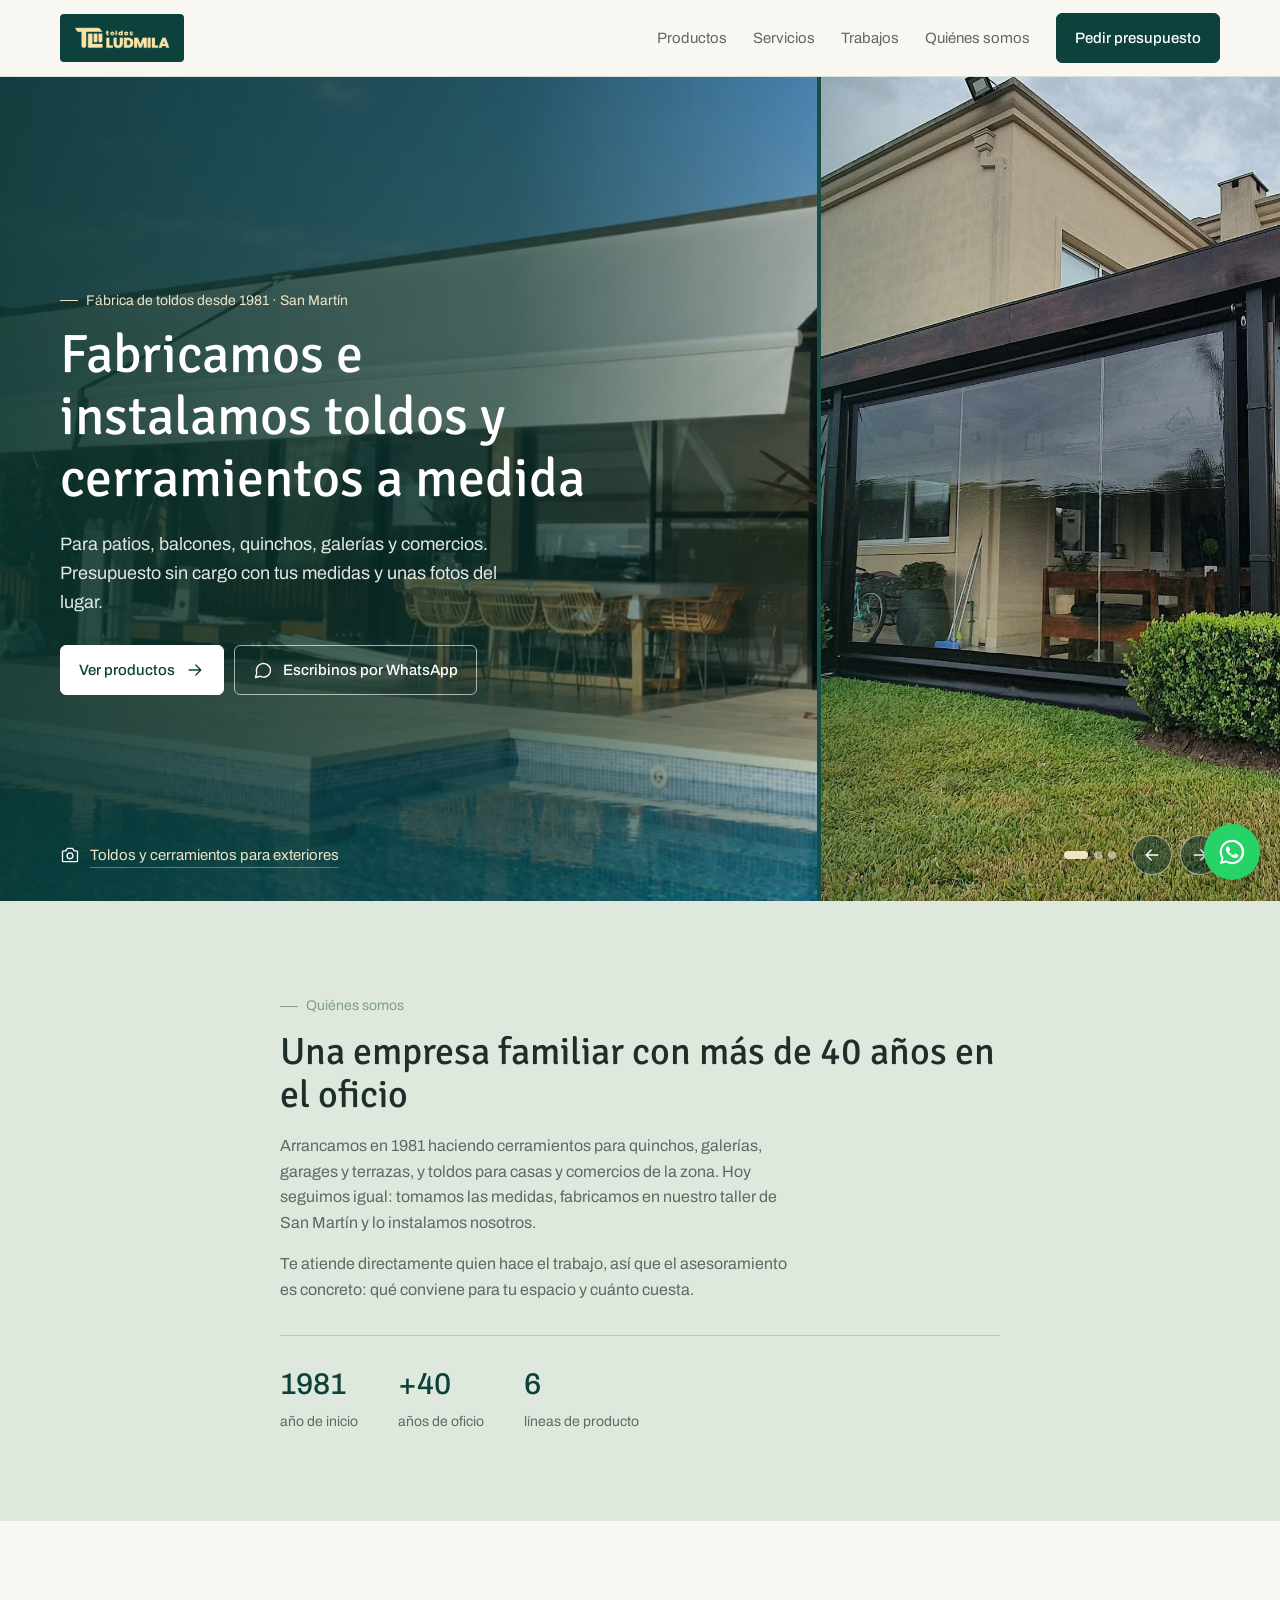
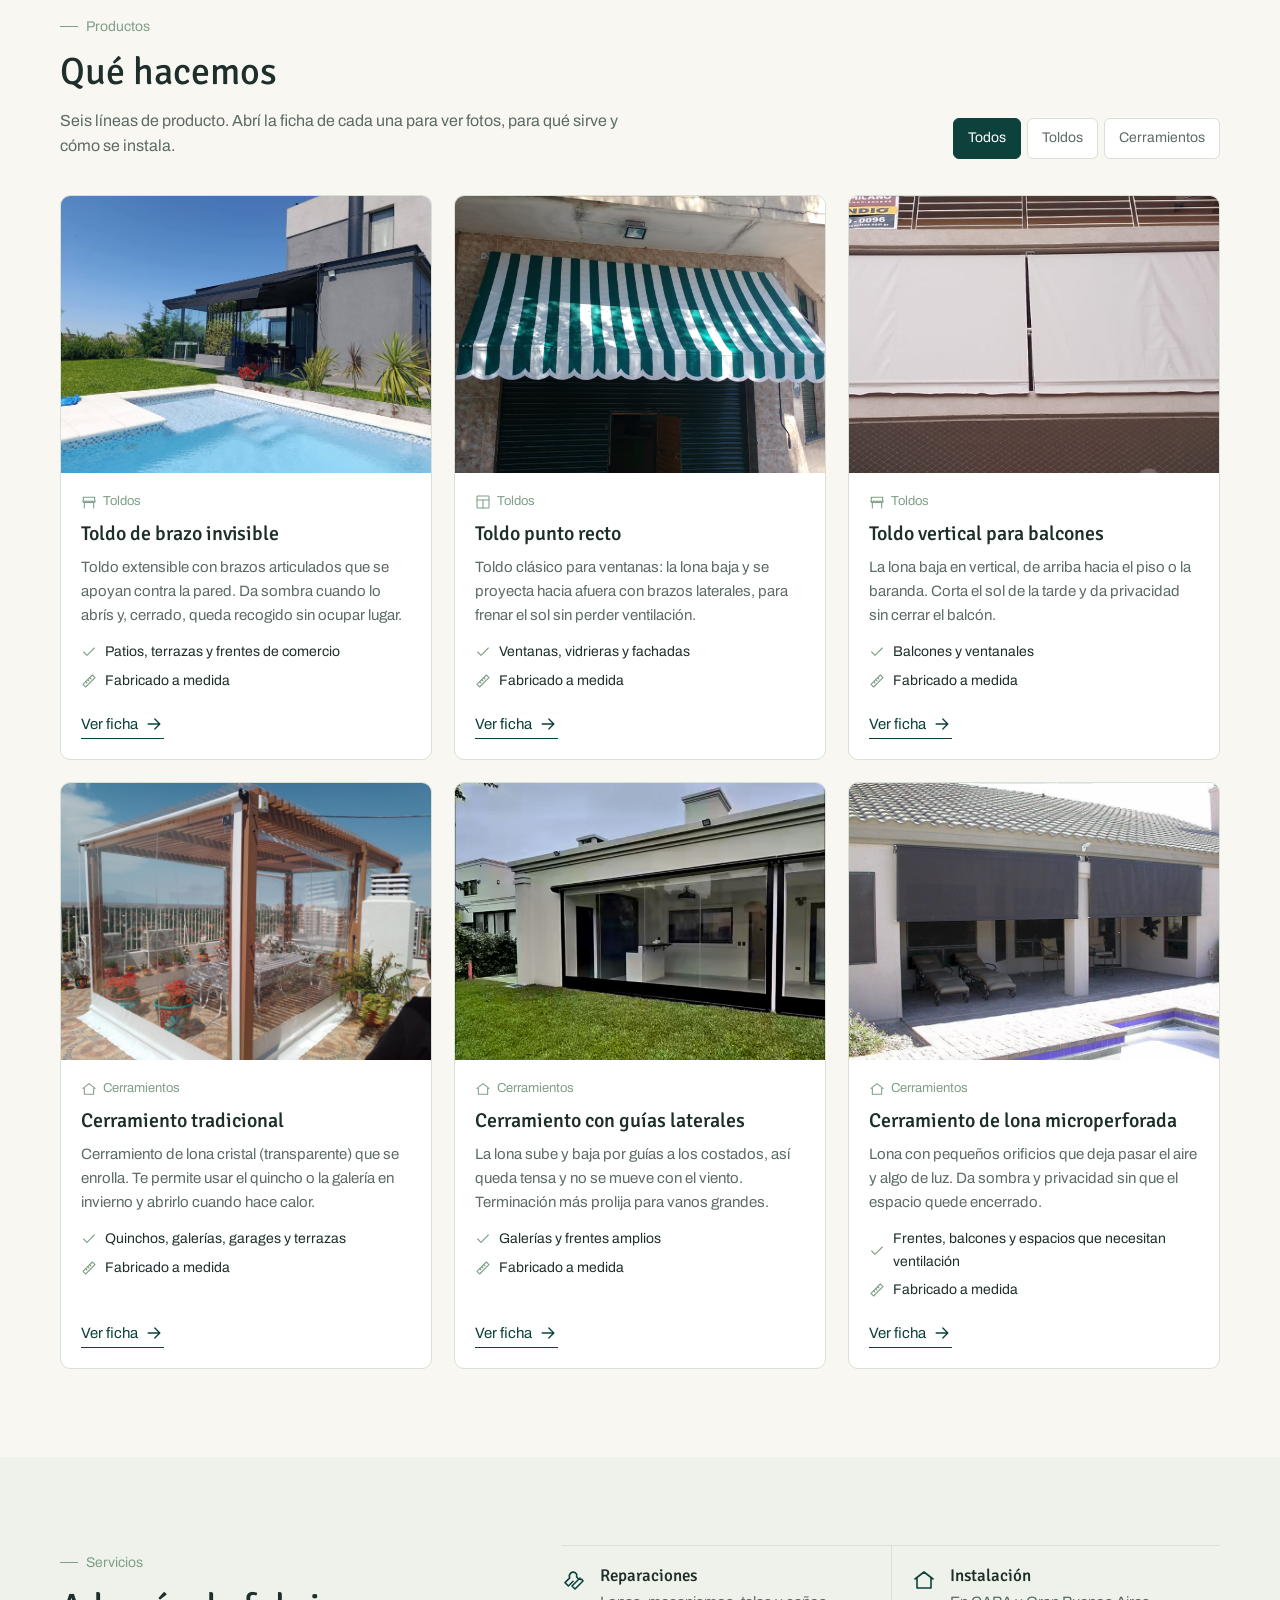
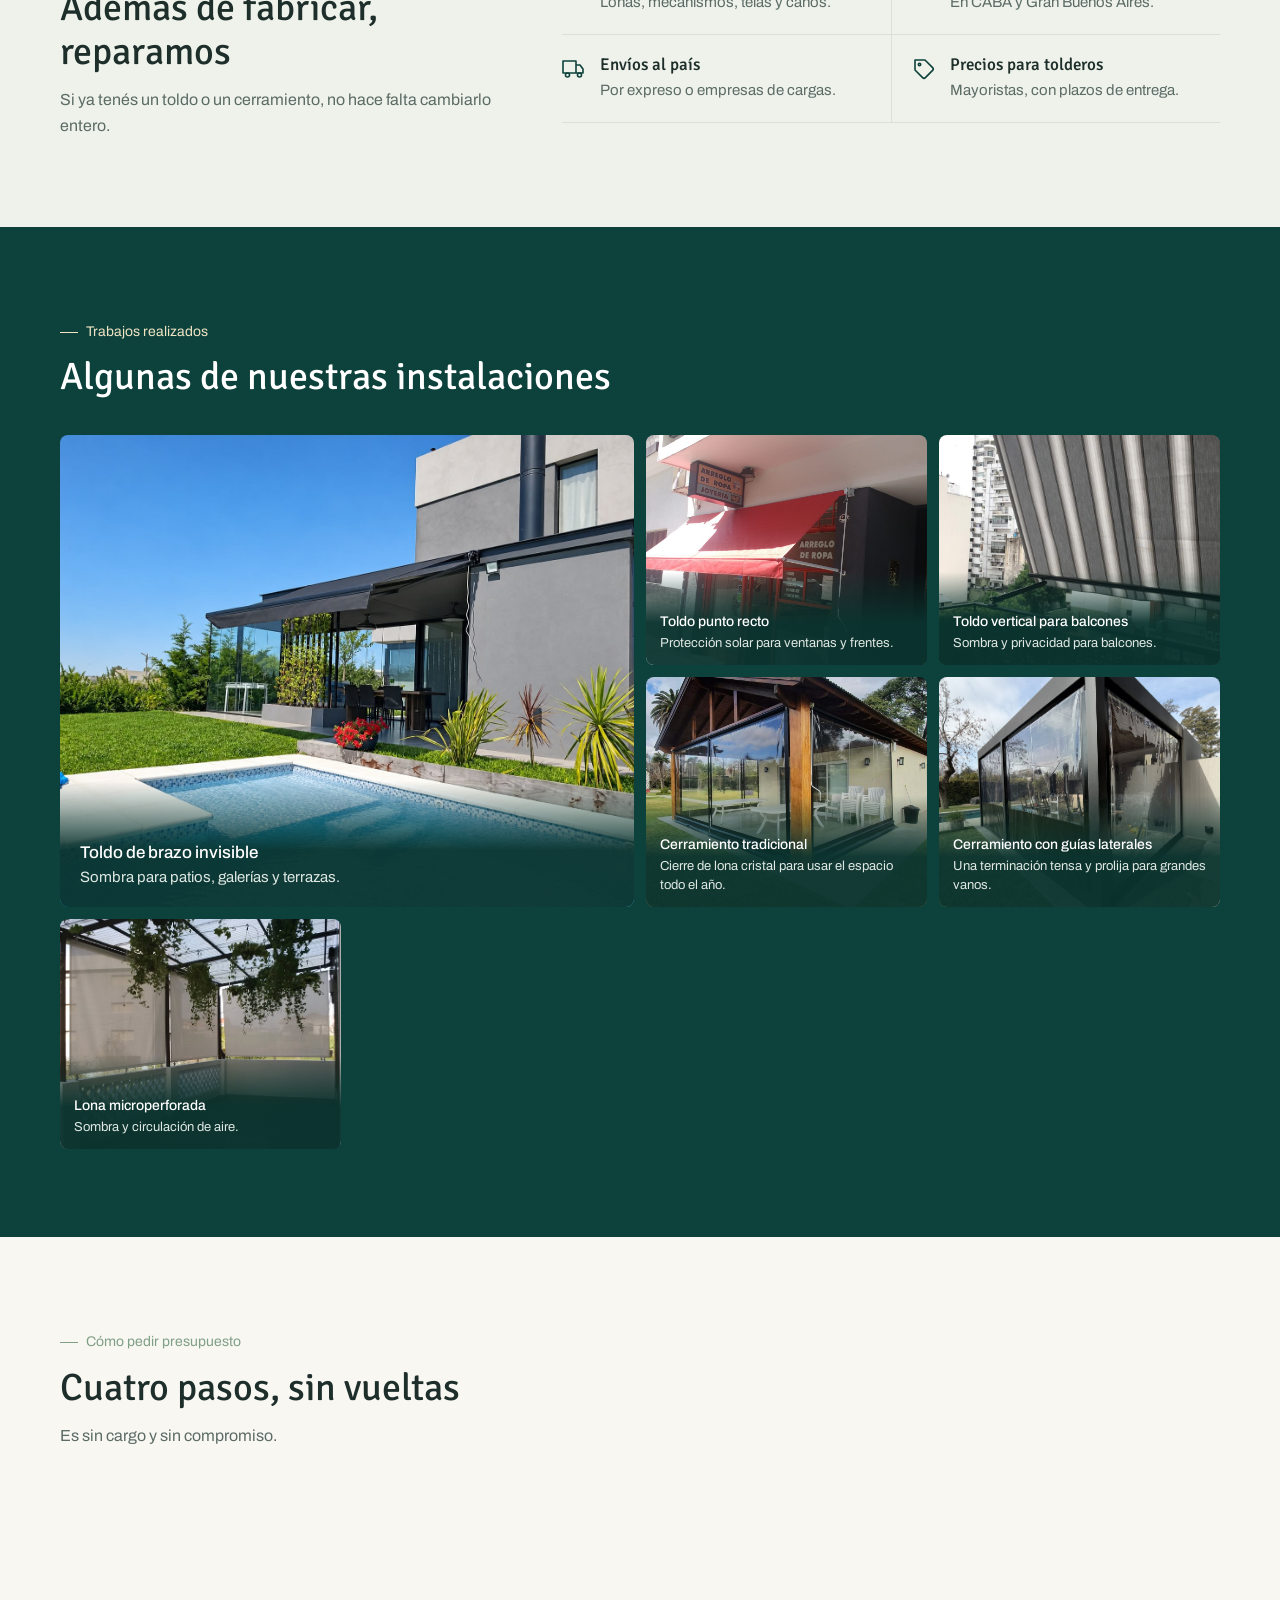
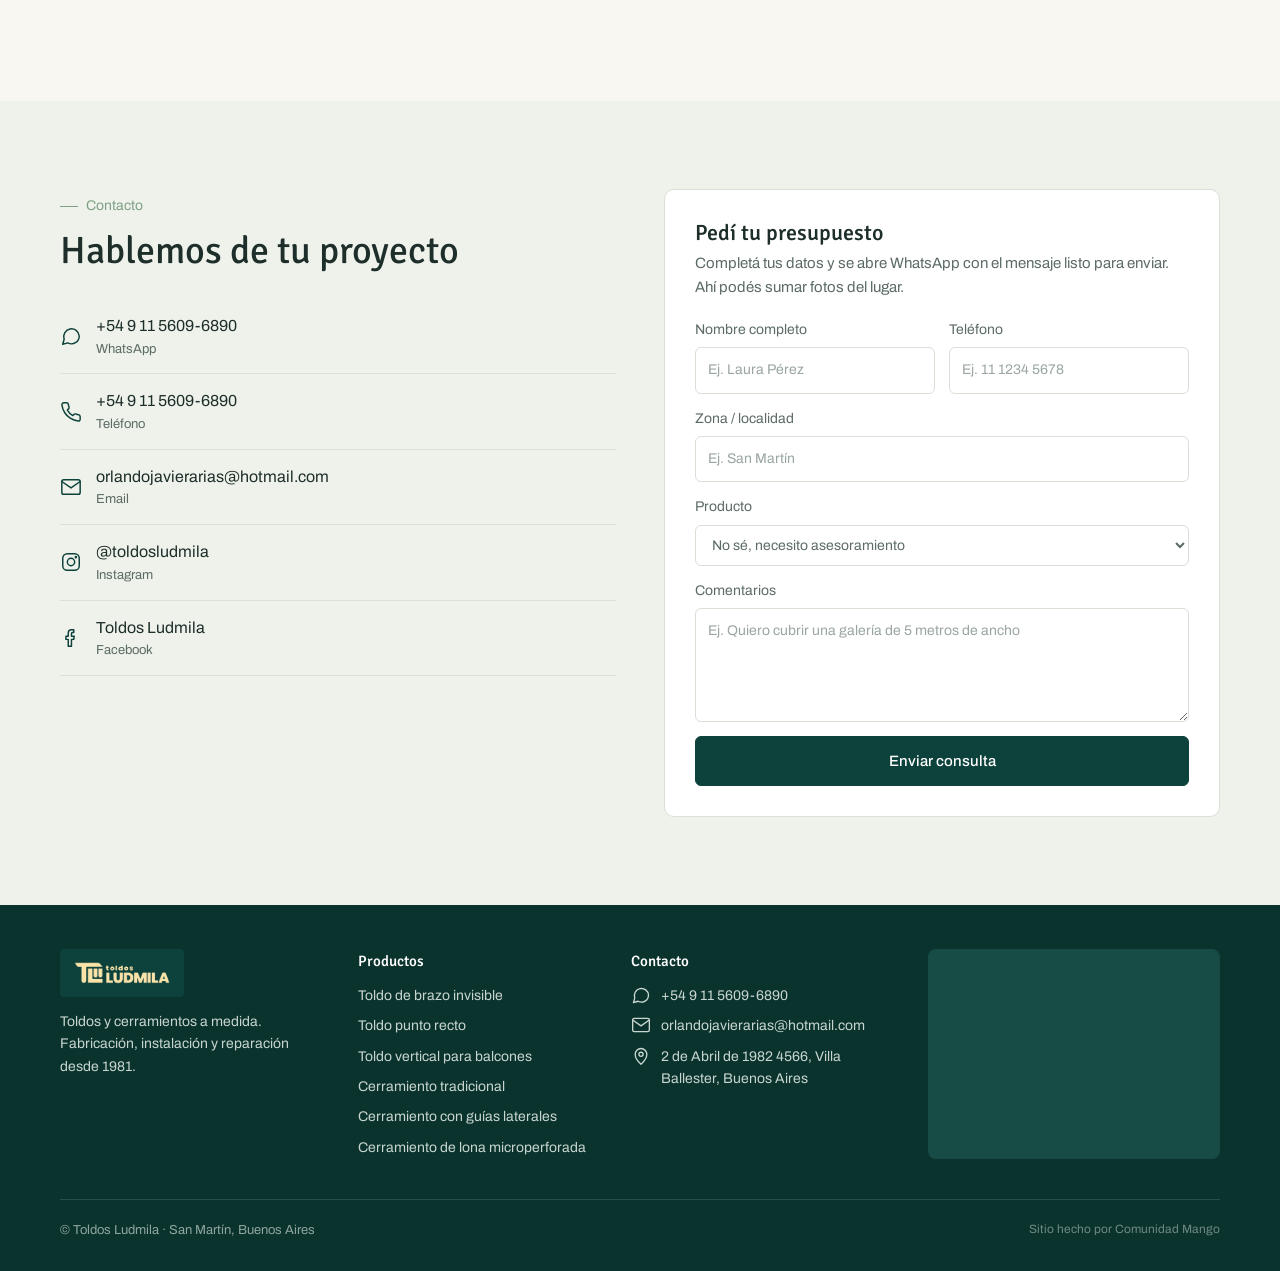
==== commit 5cde9168: "Fichas de producto en páginas propias, /gracias al enviar y botón centrado - build.py genera 6 ficha" ====
--- a/index.html
+++ b/index.html
@@ -69,7 +69,7 @@
 .card ul{list-style:none;padding:0;margin:4px 0 0;display:grid;gap:6px;font-size:14px}
 .card li{display:flex;gap:8px;align-items:center}
 .card li .ico{width:16px;height:16px;color:var(--sage)}
-.card .more{margin-top:auto;align-self:flex-start;background:none;border:0;border-bottom:1px solid var(--green);color:var(--green);padding:10px 0 2px;cursor:pointer;font-size:15px;display:flex;align-items:center;gap:6px}
+.card .more{margin-top:auto;align-self:flex-start;text-decoration:none;background:none;border:0;border-bottom:1px solid var(--green);color:var(--green);padding:10px 0 2px;cursor:pointer;font-size:15px;display:flex;align-items:center;gap:6px}
 
 .tint{background:var(--mist)}
 
@@ -129,28 +129,9 @@
 .form-card h3{font-size:22px;margin-bottom:6px}
 .form-card>p{color:var(--muted);font-size:15px;margin-bottom:20px}
 
-/* Ficha de producto */
-dialog{border:0;padding:0;border-radius:12px;width:min(1000px,calc(100% - 24px));max-height:calc(100vh - 24px);background:var(--paper);color:var(--ink)}
-dialog::backdrop{background:#0a332ecc}
-.sheet{display:grid;grid-template-columns:minmax(0,1.15fr) minmax(0,1fr);align-items:start;position:relative}
-.sheet-media{background:var(--mist);padding:16px;min-width:0;align-self:stretch}
-.sheet-main{aspect-ratio:4/3;border-radius:8px;background:center/cover var(--sage-soft)}
-.sheet-media .ph{aspect-ratio:4/3;border-radius:8px}
-.thumbs{display:grid;grid-template-columns:repeat(auto-fill,minmax(64px,1fr));gap:8px;margin-top:10px}
-.thumb{width:100%;aspect-ratio:4/3;height:auto;border-radius:5px;border:2px solid transparent;background:center/cover var(--sage-soft);cursor:pointer;padding:0}
-.thumb[aria-current=true]{border-color:var(--green)}
-.sheet-info{padding:30px 30px 28px;position:relative}
-.close{position:absolute;top:14px;right:14px;background:#fff;border:1px solid var(--line);border-radius:6px;padding:6px;cursor:pointer;display:grid}
-.sheet-info h2{font-size:30px;margin:4px 0 12px;padding-right:40px}
-.sheet-info>p{color:var(--muted)}
-.specs{margin:22px 0;border-top:1px solid var(--line)}
-.spec{display:grid;grid-template-columns:22px 110px minmax(0,1fr);gap:10px;padding:11px 0;border-bottom:1px solid var(--line);font-size:15px}
-.spec .ico{color:var(--sage);width:18px;height:18px;margin-top:2px}
-.spec b{font-weight:500}
-.spec span{color:var(--muted)}
 
 @media(max-width:900px){
-  .hero-grid,.about-grid,.contact-grid,.sheet{grid-template-columns:1fr}
+  .hero-grid,.about-grid,.contact-grid{grid-template-columns:1fr}
   .hero-grid{gap:30px}
   .services-grid{grid-template-columns:1fr;gap:28px}
   .gal{grid-template-columns:1fr 1fr;grid-auto-rows:200px}
@@ -158,8 +139,6 @@
   .steps{grid-template-columns:1fr 1fr;row-gap:36px}
   .step:nth-child(2):after{display:none}
   .head{display:block}.head .tabs{margin-top:20px}
-  .sheet-info{position:static}
-  .close{top:24px;right:24px;z-index:2}
 }
 @media(max-width:560px){
   .block{padding:64px 0}
@@ -174,8 +153,6 @@
   .service:nth-child(even){padding-left:0;border-left:0}
   .step:after{display:none}
   .stats{gap:24px}
-  .spec{grid-template-columns:22px 1fr}.spec span{grid-column:2}
-  .sheet-info{padding:24px 20px}
   .form-card{padding:22px}
 }
 </style>
@@ -222,7 +199,7 @@
       <a href="#servicios">Servicios</a>
       <a href="#trabajos">Trabajos</a>
       <a href="#nosotros">Quiénes somos</a>
-      <a class="btn" href="contacto.html">Pedir presupuesto</a>
+      <a class="btn" href="/contacto">Pedir presupuesto</a>
     </nav>
   </div>
 </header>
@@ -375,18 +352,18 @@
 <footer class="footer">
   <div class="wrap">
     <div>
-      <img class="logo" src="assets/toldos-ludmila-logo.png" alt="Toldos Ludmila">
+      <img class="logo" src="/assets/toldos-ludmila-logo.png" alt="Toldos Ludmila">
       <p style="margin-top:14px;max-width:300px">Toldos y cerramientos a medida. Fabricación, instalación y reparación desde 1981.</p>
     </div>
     <div>
       <h4>Productos</h4>
       <ul>
-        <li><a href="index.html#productos">Toldo de brazo invisible</a></li>
-        <li><a href="index.html#productos">Toldo punto recto</a></li>
-        <li><a href="index.html#productos">Toldo vertical para balcones</a></li>
-        <li><a href="index.html#productos">Cerramiento tradicional</a></li>
-        <li><a href="index.html#productos">Cerramiento con guías laterales</a></li>
-        <li><a href="index.html#productos">Cerramiento de lona microperforada</a></li>
+        <li><a href="/toldo-brazo-invisible">Toldo de brazo invisible</a></li>
+        <li><a href="/toldo-punto-recto">Toldo punto recto</a></li>
+        <li><a href="/toldo-vertical-balcones">Toldo vertical para balcones</a></li>
+        <li><a href="/cerramiento-tradicional">Cerramiento tradicional</a></li>
+        <li><a href="/cerramiento-guias-laterales">Cerramiento con guías laterales</a></li>
+        <li><a href="/cerramiento-microperforado">Cerramiento de lona microperforada</a></li>
       </ul>
     </div>
     <div>
@@ -404,59 +381,14 @@
 <script src="form.js"></script>
 <script src="efectos.js" defer></script>
 
-<dialog id="sheet" aria-labelledby="sheetName">
-  <div class="sheet">
-    <div class="sheet-media"><div id="sheetMain"></div><div class="thumbs" id="thumbs"></div></div>
-    <div class="sheet-info">
-      <button class="close" aria-label="Cerrar ficha" onclick="sheet.close()"><svg class="ico"><use href="#i-x"/></svg></button>
-      <span class="cat" id="sheetCat"></span>
-      <h2 id="sheetName"></h2>
-      <p id="sheetText"></p>
-      <div class="specs" id="specs"></div>
-      <a class="btn" id="sheetCta">Pedir presupuesto</a>
-    </div>
-  </div>
-</dialog>
 
 <a class="wa" href="https://wa.me/5491156096890?text=Hola%20Toldos%20Ludmila%2C%20quiero%20pedirles%20un%20presupuesto" data-ubicacion="whatsapp_flotante" target="_blank" rel="noopener" aria-label="Escribinos por WhatsApp"><svg viewBox="0 0 32 32"><path d="M16 3a13 13 0 0 0-11.2 19.6L3 29l6.6-1.7A13 13 0 1 0 16 3zm0 23.7c-2 0-4-.6-5.7-1.6l-.4-.2-3.9 1 1-3.8-.3-.4A10.7 10.7 0 1 1 16 26.7zm5.9-8c-.3-.2-1.9-1-2.2-1-.3-.1-.5-.2-.7.2l-1 1.2c-.2.2-.4.2-.7.1-.3-.2-1.4-.5-2.6-1.6-1-.9-1.6-1.9-1.8-2.2-.2-.3 0-.5.1-.7l.5-.6.3-.5v-.6l-1-2.4c-.3-.6-.5-.5-.7-.5h-.6c-.2 0-.6.1-.9.4-.3.3-1.1 1.1-1.1 2.7s1.2 3.2 1.3 3.4c.2.2 2.3 3.5 5.6 4.9 2.7 1.1 3.3.9 3.9.8.6-.1 1.9-.8 2.2-1.5.3-.7.3-1.4.2-1.5-.1-.2-.3-.3-.6-.4z"/></svg></a>
 
+<script src="/productos.js"></script>
 <script>
 const WA = '5491156096890';
 const img = name => 'assets/fotos/' + name + '.jpg';
 
-// Fotos según las carpetas del Drive. Lista vacía = se muestra un placeholder "Falta foto".
-const products = [
-  {id:'brazo', name:'Toldo de brazo invisible', cat:'Toldos', icon:'i-awning',
-   cover:'brazo-01', photos:['brazo-01','brazo-02','brazo-03','brazo-04','brazo-05'],
-   text:'Toldo extensible con brazos articulados que se apoyan contra la pared. Da sombra cuando lo abrís y, cerrado, queda recogido sin ocupar lugar.',
-   ideal:'Patios, terrazas y frentes de comercio',
-   specs:[['i-sun','Protección','Sol directo y lluvia leve'],['i-layers','Sin parantes','No lleva postes al frente, el espacio queda libre'],['i-ruler','Medidas','A medida del frente'],['i-tag','Lona','Nacional o importada, varios colores']]},
-  {id:'recto', name:'Toldo punto recto', cat:'Toldos', icon:'i-window',
-   cover:'recto-01', photos:['recto-01','recto-02','recto-03','recto-04','recto-05'],
-   text:'Toldo clásico para ventanas: la lona baja y se proyecta hacia afuera con brazos laterales, para frenar el sol sin perder ventilación.',
-   ideal:'Ventanas, vidrieras y fachadas',
-   specs:[['i-sun','Protección','Sol sobre ventanas y vidrieras'],['i-wind','Ventilación','La ventana se puede seguir abriendo'],['i-ruler','Medidas','A medida de cada abertura'],['i-tag','Lona','Nacional o importada, varios colores']]},
-  {id:'vertical', name:'Toldo vertical para balcones', cat:'Toldos', icon:'i-awning',
-   cover:'vertical-01', photos:['vertical-01','vertical-02','vertical-03','vertical-04','vertical-05'],
-   text:'La lona baja en vertical, de arriba hacia el piso o la baranda. Corta el sol de la tarde y da privacidad sin cerrar el balcón.',
-   ideal:'Balcones y ventanales',
-   specs:[['i-sun','Protección','Sol lateral y de la tarde'],['i-eye','Privacidad','Tapa la vista desde afuera'],['i-ruler','Medidas','A medida del balcón'],['i-tag','Lona','Opaca o microperforada']]},
-  {id:'cerramiento', name:'Cerramiento tradicional', cat:'Cerramientos', icon:'i-home',
-   cover:'cerramiento-01', photos:['cerramiento-01','cerramiento-02','cerramiento-03','cerramiento-04','cerramiento-05'],
-   text:'Cerramiento de lona cristal (transparente) que se enrolla. Te permite usar el quincho o la galería en invierno y abrirlo cuando hace calor.',
-   ideal:'Quinchos, galerías, garages y terrazas',
-   specs:[['i-wind','Protección','Viento, frío y lluvia'],['i-eye','Visibilidad','Lona cristal: se ve hacia afuera'],['i-ruler','Medidas','A medida de cada vano'],['i-home','Uso','Todo el año']]},
-  {id:'guias', name:'Cerramiento con guías laterales', cat:'Cerramientos', icon:'i-home',
-   cover:'guias-01', photos:['guias-01','guias-02','guias-03','guias-04','guias-05'],
-   text:'La lona sube y baja por guías a los costados, así queda tensa y no se mueve con el viento. Terminación más prolija para vanos grandes.',
-   ideal:'Galerías y frentes amplios',
-   specs:[['i-wind','Protección','Mejor resistencia al viento'],['i-layers','Guías','Laterales, la lona no se sale'],['i-ruler','Medidas','A medida de cada vano'],['i-home','Uso','Todo el año']]},
-  {id:'micro', name:'Cerramiento de lona microperforada', cat:'Cerramientos', icon:'i-home',
-   cover:'micro-01', photos:['micro-01','micro-02'],
-   text:'Lona con pequeños orificios que deja pasar el aire y algo de luz. Da sombra y privacidad sin que el espacio quede encerrado.',
-   ideal:'Frentes, balcones y espacios que necesitan ventilación',
-   specs:[['i-sun','Protección','Sombra parcial'],['i-wind','Ventilación','El aire circula'],['i-eye','Privacidad','Desde afuera casi no se ve'],['i-ruler','Medidas','A medida']]}
-];
 // Galería: fotos que no se usan en el carrusel ni en las portadas
 const gallery = [
   ['brazo-03','Toldo de brazo invisible','Sombra para patios, galerías y terrazas.'],
@@ -514,34 +446,15 @@
         '<h3>' + p.name + '</h3>' +
         '<p>' + p.text + '</p>' +
         '<ul><li>' + icon('i-check') + p.ideal + '</li><li>' + icon('i-ruler') + 'Fabricado a medida</li></ul>' +
-        '<button class="more" data-id="' + p.id + '">Ver ficha' + icon('i-arrow') + '</button>' +
+        '<a class="more" href="/' + p.slug + '">Ver ficha' + icon('i-arrow') + '</a>' +
       '</div>' +
     '</article>').join('');
 }
 tabs.onclick = e => { const b = e.target.closest('.tab'); if(b){ filter = b.dataset.c; render(); } };
-grid.onclick = e => { const b = e.target.closest('.more'); if(b) openSheet(b.dataset.id); };
 render();
 
 gal.innerHTML = gallery.map(g => '<figure style="background-image:url(' + img(g[0]) + ')" role="img" aria-label="' + g[1] + '"><figcaption><b>' + g[1] + '</b>' + g[2] + '</figcaption></figure>').join('');
 
-function showPhoto(id){
-  sheetMain.innerHTML = '<div class="sheet-main" style="background-image:url(' + img(id) + ')"></div>';
-  thumbs.querySelectorAll('.thumb').forEach(t => t.setAttribute('aria-current', t.dataset.id===id));
-}
-function openSheet(pid){
-  const p = products.find(x => x.id===pid);
-  sheetCat.innerHTML = icon(p.icon) + p.cat;
-  sheetName.textContent = p.name;
-  sheetText.textContent = p.text;
-  specs.innerHTML = [['i-check','Ideal para',p.ideal], ...p.specs, ['i-home','Instalación','Buenos Aires. Envíos al interior']]
-    .map(s => '<div class="spec">' + icon(s[0]) + '<b>' + s[1] + '</b><span>' + s[2] + '</span></div>').join('');
-  sheetCta.href = 'contacto.html?producto=' + encodeURIComponent(p.name);
-  thumbs.innerHTML = p.photos.length > 1 ? p.photos.map(id => '<button class="thumb" data-id="' + id + '" style="background-image:url(' + img(id) + ')" aria-label="Ver foto"></button>').join('') : '';
-  if(p.photos.length) showPhoto(p.photos[0]); else sheetMain.innerHTML = ph(p.name);
-  sheet.showModal();
-}
-thumbs.onclick = e => { const t = e.target.closest('.thumb'); if(t) showPhoto(t.dataset.id); };
-sheet.onclick = e => { if(e.target===sheet) sheet.close(); };
 
 </script>
 </body>
--- a/styles.css
+++ b/styles.css
@@ -33,7 +33,7 @@
 .intro{color:var(--muted);max-width:560px;margin-top:14px}
 
 /* Botones */
-.btn{display:inline-flex;align-items:center;gap:10px;border:1px solid var(--green);background:var(--green);color:#fff;border-radius:6px;padding:12px 18px;font-size:15px;font-weight:500;text-decoration:none;cursor:pointer;transition:background .2s,border-color .2s}
+.btn{display:inline-flex;align-items:center;justify-content:center;gap:10px;border:1px solid var(--green);background:var(--green);color:#fff;border-radius:6px;padding:12px 18px;font-size:15px;font-weight:500;text-decoration:none;cursor:pointer;transition:background .2s,border-color .2s}
 .btn:hover{background:var(--green-2);border-color:var(--green-2)}
 .btn.ghost{background:transparent;color:var(--green)}
 .btn.ghost:hover{background:var(--mist)}
@@ -67,6 +67,7 @@
 .footer li{display:flex;gap:10px;align-items:flex-start;overflow-wrap:anywhere}
 .footer .legal{grid-column:1/-1;display:flex;flex-wrap:wrap;justify-content:space-between;gap:6px 20px;border-top:1px solid #ffffff1f;padding-top:20px;margin-top:10px;font-size:13px;color:#8fa59d}
 .footer .credit{font-size:12px;opacity:.75}
+.footer a.credit:hover{opacity:1}
 
 /* Formulario */
 .form{display:grid;gap:14px}
@@ -76,6 +77,14 @@
 .form input:focus,.form textarea:focus,.form select:focus{border-color:var(--sage);box-shadow:0 0 0 3px var(--sage-soft)}
 .form ::placeholder{color:#9aa6a1}
 .form .note{font-size:13px;color:var(--muted)}
+
+/* Gracias (form.js): reemplaza el formulario sin cambiar de página */
+.gracias{display:none}
+.is-sent>:not(.gracias){display:none}
+.is-sent .gracias{display:grid;gap:12px;text-align:center;padding:18px 0;outline:none}
+.gracias h3{font-size:24px}
+.gracias p{color:var(--muted)}
+.gracias .link{background:none;border:0;color:var(--green);text-decoration:underline;cursor:pointer;font-size:15px;justify-self:center}
 
 /* WhatsApp flotante */
 .wa{position:fixed;right:20px;bottom:20px;z-index:30;width:56px;height:56px;border-radius:50%;background:#25d366;display:grid;place-items:center;box-shadow:0 6px 18px #0003}
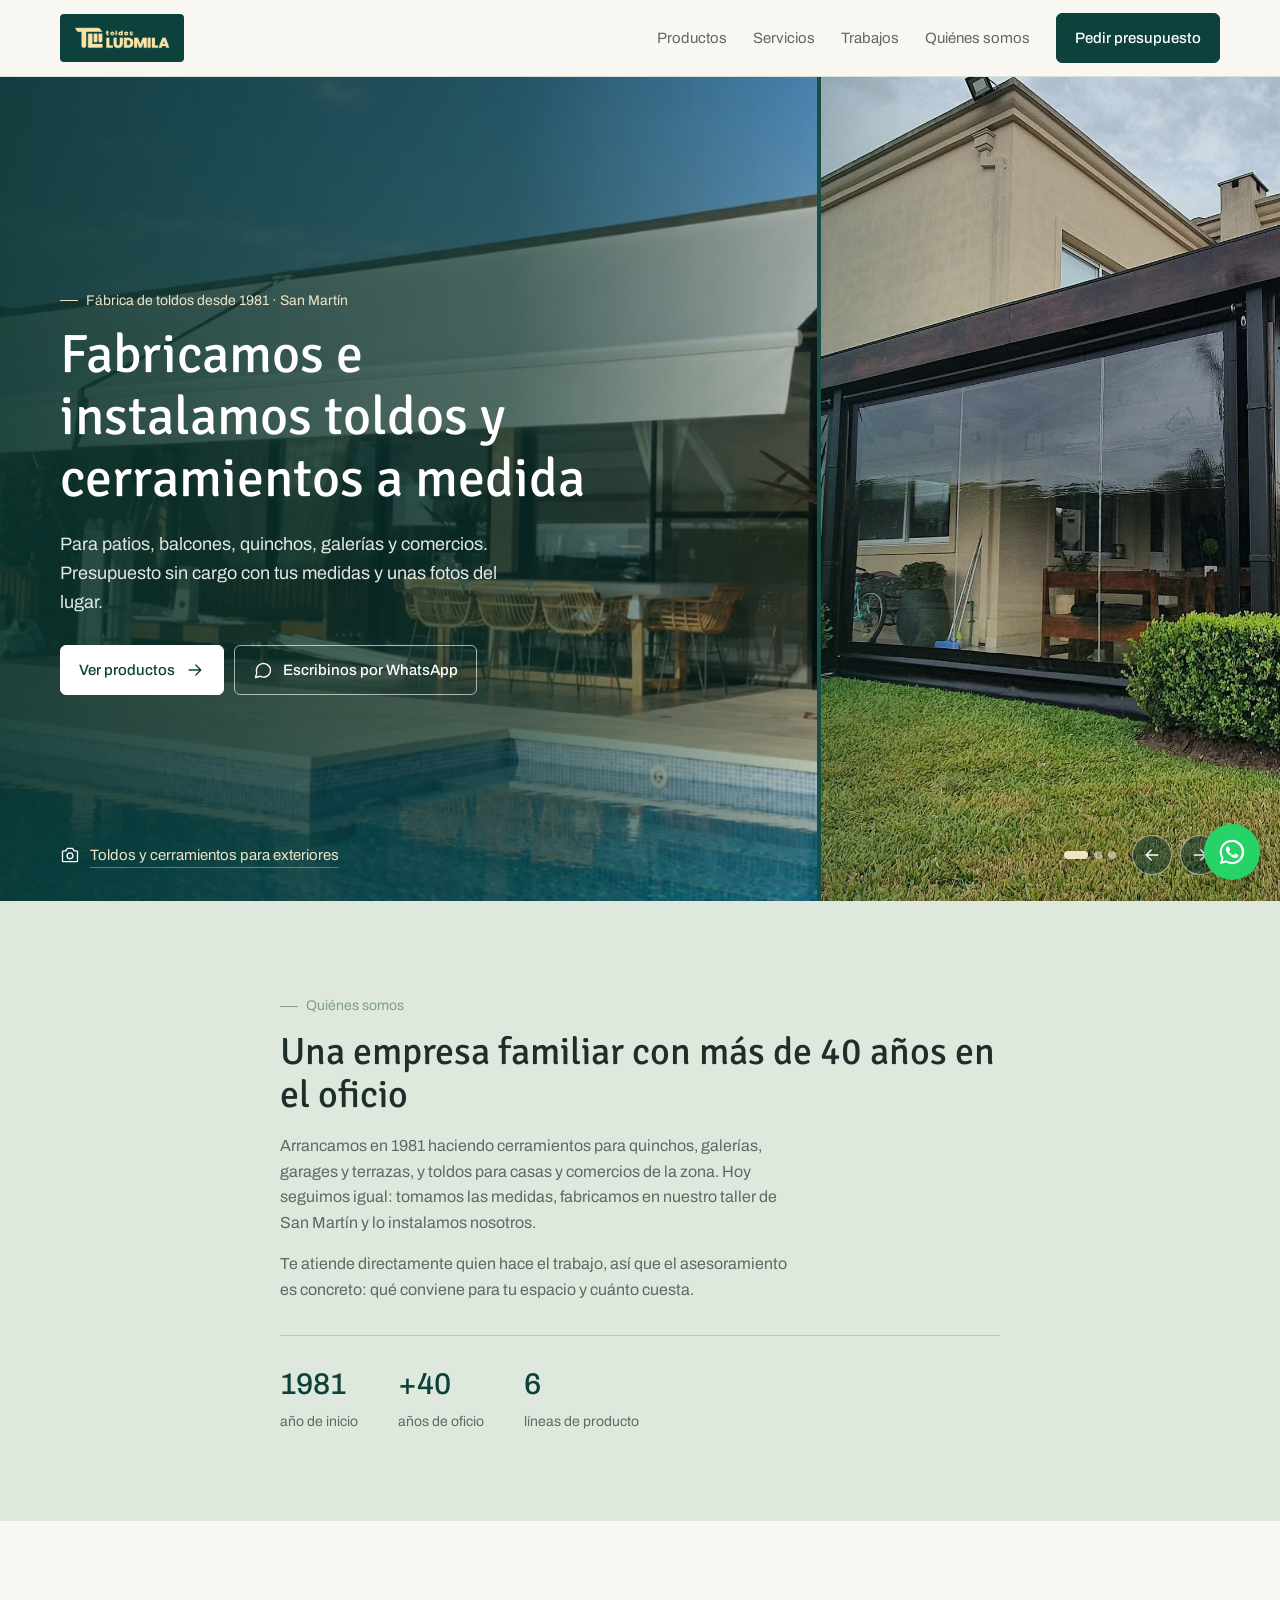
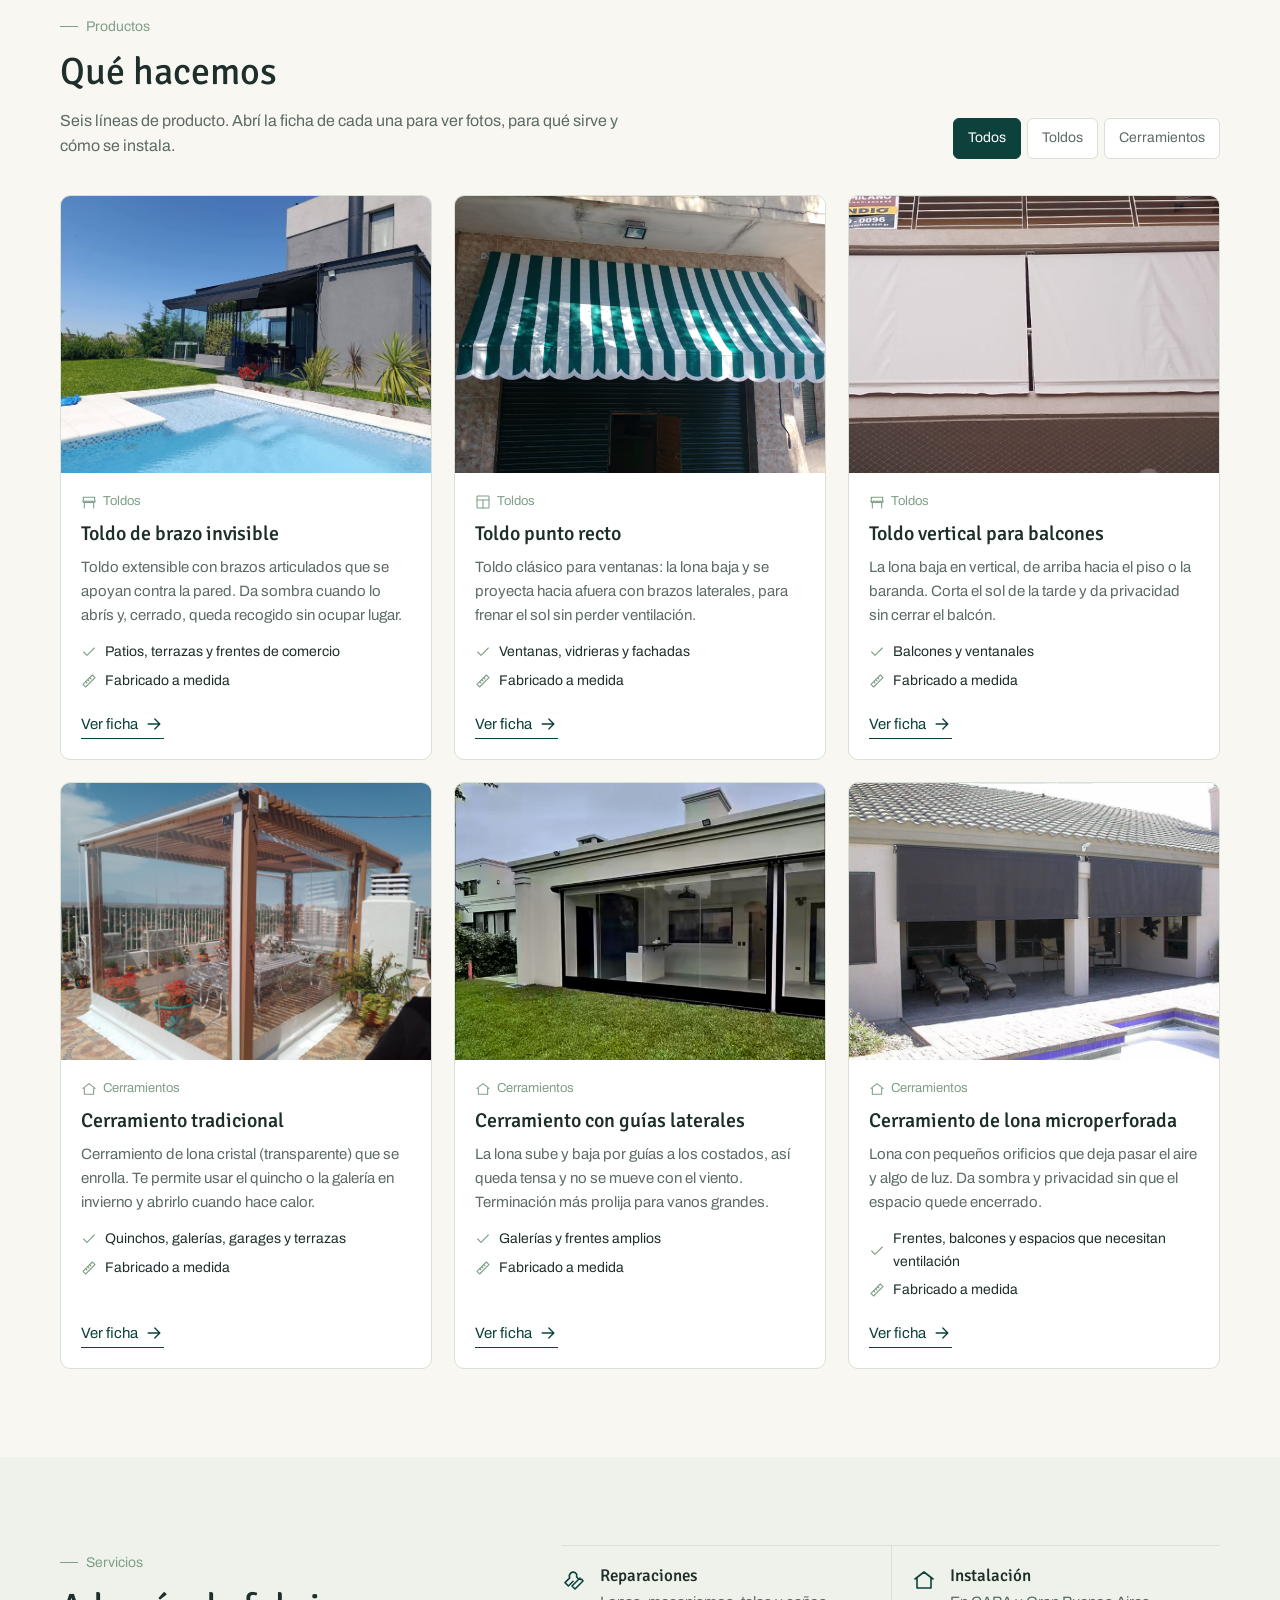
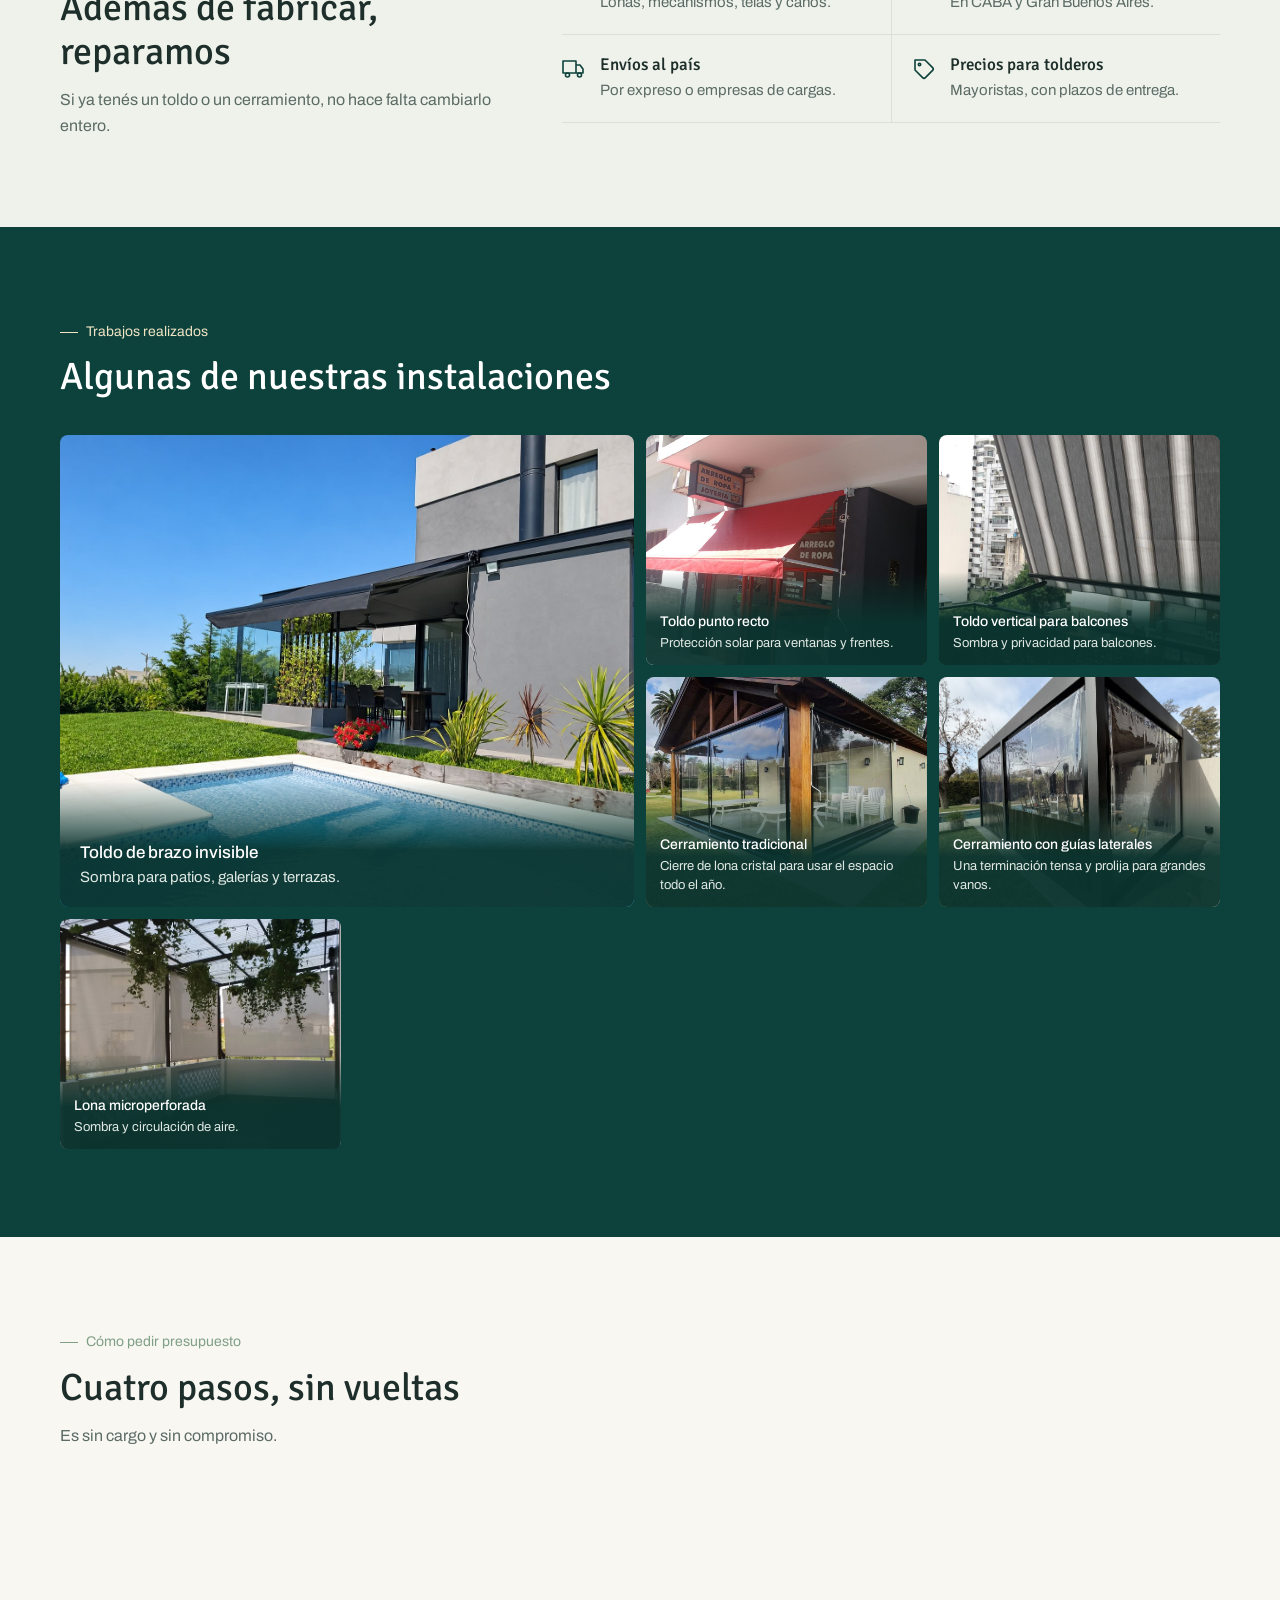
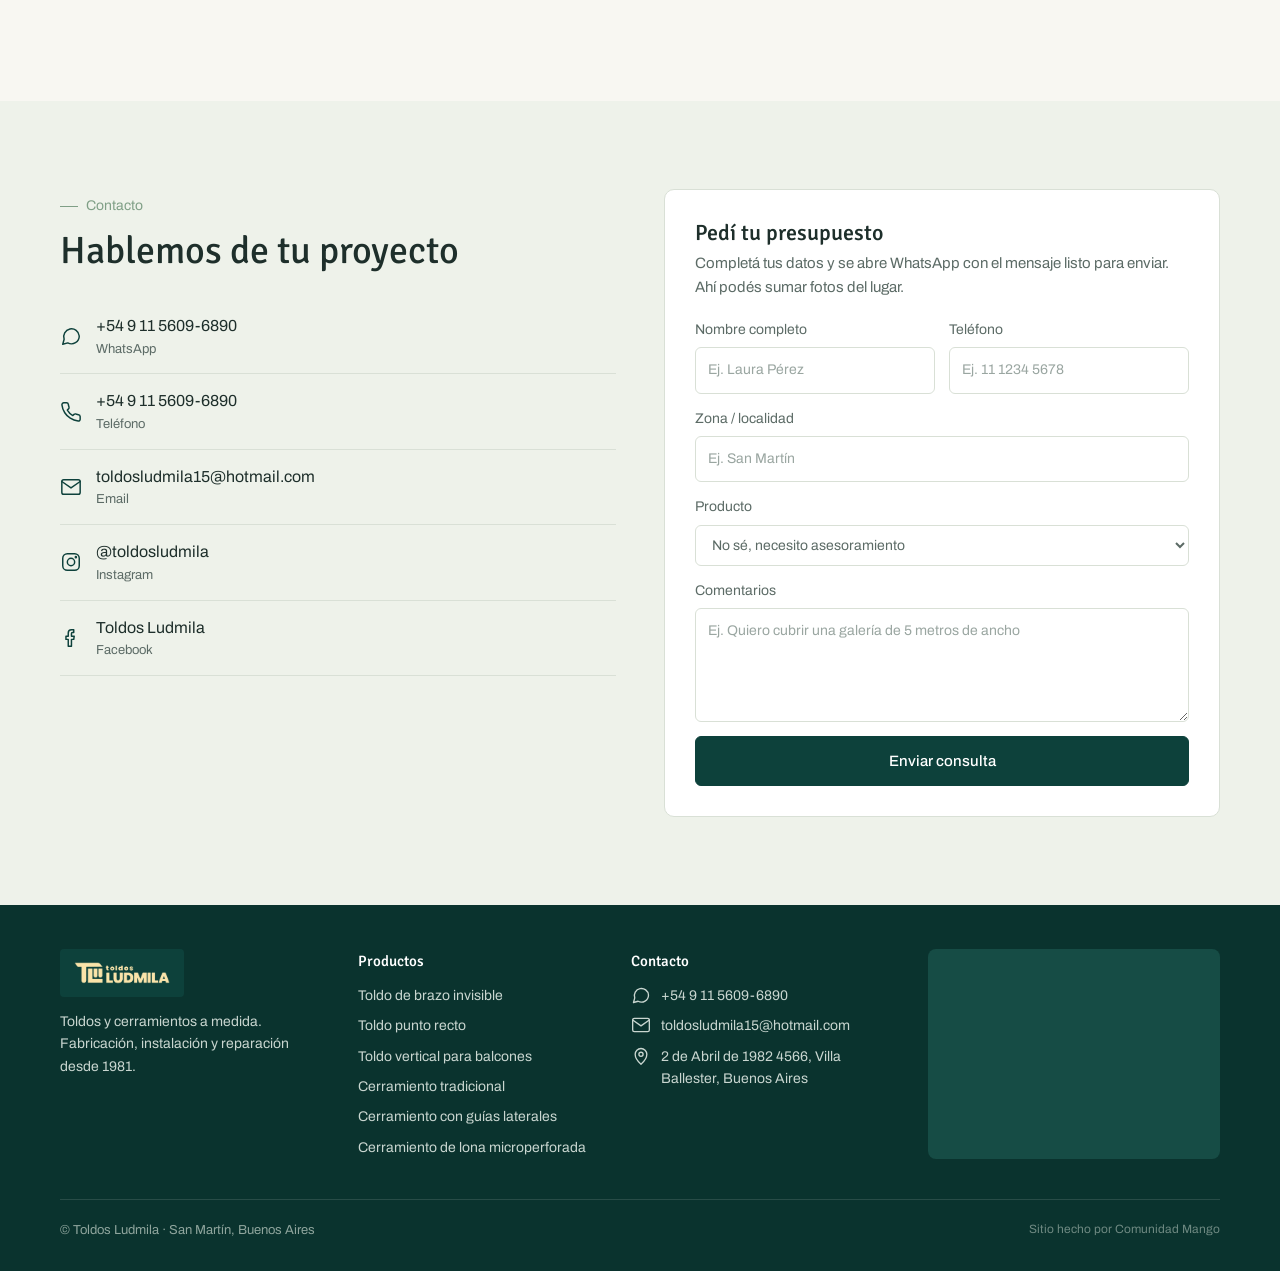
==== commit c8afc312: "Mail de contacto: toldosludmila15@hotmail.com Co-Authored-By: Claude Opus 5.5 <noreply@anthropic.com" ====
--- a/index.html
+++ b/index.html
@@ -19,7 +19,7 @@
 <meta property="og:image" content="https://www.toldos-ludmila.com.ar/assets/og-image.jpg">
 <meta property="og:image:width" content="1200"><meta property="og:image:height" content="630">
 <meta name="twitter:card" content="summary_large_image">
-<script type="application/ld+json">{"@context": "https://schema.org", "@type": "HomeAndConstructionBusiness", "name": "Toldos Ludmila", "description": "Fabricación, instalación y reparación de toldos y cerramientos a medida desde 1981.", "url": "https://www.toldos-ludmila.com.ar/", "logo": "https://www.toldos-ludmila.com.ar/assets/icon-512.png", "image": "https://www.toldos-ludmila.com.ar/assets/og-image.jpg", "telephone": "+54 9 11 5609-6890", "email": "orlandojavierarias@hotmail.com", "foundingDate": "1981", "address": {"@type": "PostalAddress", "streetAddress": "2 de Abril de 1982 4566", "addressLocality": "Villa Ballester", "postalCode": "B1653", "addressRegion": "Buenos Aires", "addressCountry": "AR"}, "areaServed": ["CABA", "Gran Buenos Aires"], "sameAs": ["https://instagram.com/toldosludmila", "https://facebook.com/toldosludmila"]}</script>
+<script type="application/ld+json">{"@context": "https://schema.org", "@type": "HomeAndConstructionBusiness", "name": "Toldos Ludmila", "description": "Fabricación, instalación y reparación de toldos y cerramientos a medida desde 1981.", "url": "https://www.toldos-ludmila.com.ar/", "logo": "https://www.toldos-ludmila.com.ar/assets/icon-512.png", "image": "https://www.toldos-ludmila.com.ar/assets/og-image.jpg", "telephone": "+54 9 11 5609-6890", "email": "toldosludmila15@hotmail.com", "foundingDate": "1981", "address": {"@type": "PostalAddress", "streetAddress": "2 de Abril de 1982 4566", "addressLocality": "Villa Ballester", "postalCode": "B1653", "addressRegion": "Buenos Aires", "addressCountry": "AR"}, "areaServed": ["CABA", "Gran Buenos Aires"], "sameAs": ["https://instagram.com/toldosludmila", "https://facebook.com/toldosludmila"]}</script>
 <link rel="preconnect" href="https://fonts.googleapis.com"><link rel="preconnect" href="https://fonts.gstatic.com" crossorigin>
 <link href="https://fonts.googleapis.com/css2?family=Archivo:wght@400;500;600&family=Signika:wght@400;500;600&display=swap" rel="stylesheet">
 <link rel="stylesheet" href="styles.css">
@@ -195,7 +195,7 @@
     <a href="#inicio"><img class="logo" src="assets/toldos-ludmila-logo.png" alt="Toldos Ludmila"></a>
     <button class="menu-btn" aria-label="Abrir menú" onclick="document.querySelector('.nav').classList.toggle('open')"><svg class="ico"><use href="#i-menu"/></svg></button>
     <nav class="nav" onclick="if(event.target.closest('a'))this.classList.remove('open')">
-      <a href="#productos">Productos</a>
+      <a href="/productos">Productos</a>
       <a href="#servicios">Servicios</a>
       <a href="#trabajos">Trabajos</a>
       <a href="#nosotros">Quiénes somos</a>
@@ -313,7 +313,7 @@
       <div class="channels">
         <a href="https://wa.me/5491156096890?text=Hola%20Toldos%20Ludmila%2C%20quiero%20pedirles%20un%20presupuesto" data-ubicacion="whatsapp_contacto" target="_blank" rel="noopener"><svg class="ico"><use href="#i-chat"/></svg><div>+54 9 11 5609-6890<small>WhatsApp</small></div></a>
         <a href="tel:+5491156096890"><svg class="ico"><use href="#i-phone"/></svg><div>+54 9 11 5609-6890<small>Teléfono</small></div></a>
-        <a href="mailto:orlandojavierarias@hotmail.com"><svg class="ico"><use href="#i-mail"/></svg><div>orlandojavierarias@hotmail.com<small>Email</small></div></a>
+        <a href="mailto:toldosludmila15@hotmail.com"><svg class="ico"><use href="#i-mail"/></svg><div>toldosludmila15@hotmail.com<small>Email</small></div></a>
         <a href="https://instagram.com/toldosludmila" target="_blank" rel="noopener"><svg class="ico"><use href="#i-ig"/></svg><div>@toldosludmila<small>Instagram</small></div></a>
         <a href="https://facebook.com/toldosludmila" target="_blank" rel="noopener"><svg class="ico"><use href="#i-fb"/></svg><div>Toldos Ludmila<small>Facebook</small></div></a>
       </div>
@@ -370,7 +370,7 @@
       <h4>Contacto</h4>
       <ul>
         <li><svg class="ico"><use href="#i-chat"/></svg><a href="https://wa.me/5491156096890?text=Hola%20Toldos%20Ludmila%2C%20quiero%20pedirles%20un%20presupuesto" data-ubicacion="whatsapp_footer" target="_blank" rel="noopener">+54 9 11 5609-6890</a></li>
-        <li><svg class="ico"><use href="#i-mail"/></svg><a href="mailto:orlandojavierarias@hotmail.com">orlandojavierarias@hotmail.com</a></li>
+        <li><svg class="ico"><use href="#i-mail"/></svg><a href="mailto:toldosludmila15@hotmail.com">toldosludmila15@hotmail.com</a></li>
         <li><svg class="ico"><use href="#i-pin"/></svg><a href="https://maps.google.com/?q=2+de+Abril+de+1982+4566,+Villa+Ballester,+Buenos+Aires" target="_blank" rel="noopener">2 de Abril de 1982 4566, Villa Ballester, Buenos Aires</a></li>
       </ul>
     </div>
@@ -384,7 +384,7 @@
 
 <a class="wa" href="https://wa.me/5491156096890?text=Hola%20Toldos%20Ludmila%2C%20quiero%20pedirles%20un%20presupuesto" data-ubicacion="whatsapp_flotante" target="_blank" rel="noopener" aria-label="Escribinos por WhatsApp"><svg viewBox="0 0 32 32"><path d="M16 3a13 13 0 0 0-11.2 19.6L3 29l6.6-1.7A13 13 0 1 0 16 3zm0 23.7c-2 0-4-.6-5.7-1.6l-.4-.2-3.9 1 1-3.8-.3-.4A10.7 10.7 0 1 1 16 26.7zm5.9-8c-.3-.2-1.9-1-2.2-1-.3-.1-.5-.2-.7.2l-1 1.2c-.2.2-.4.2-.7.1-.3-.2-1.4-.5-2.6-1.6-1-.9-1.6-1.9-1.8-2.2-.2-.3 0-.5.1-.7l.5-.6.3-.5v-.6l-1-2.4c-.3-.6-.5-.5-.7-.5h-.6c-.2 0-.6.1-.9.4-.3.3-1.1 1.1-1.1 2.7s1.2 3.2 1.3 3.4c.2.2 2.3 3.5 5.6 4.9 2.7 1.1 3.3.9 3.9.8.6-.1 1.9-.8 2.2-1.5.3-.7.3-1.4.2-1.5-.1-.2-.3-.3-.6-.4z"/></svg></a>
 
-<script src="/productos.js"></script>
+<script src="/catalogo.js"></script>
 <script>
 const WA = '5491156096890';
 const img = name => 'assets/fotos/' + name + '.jpg';
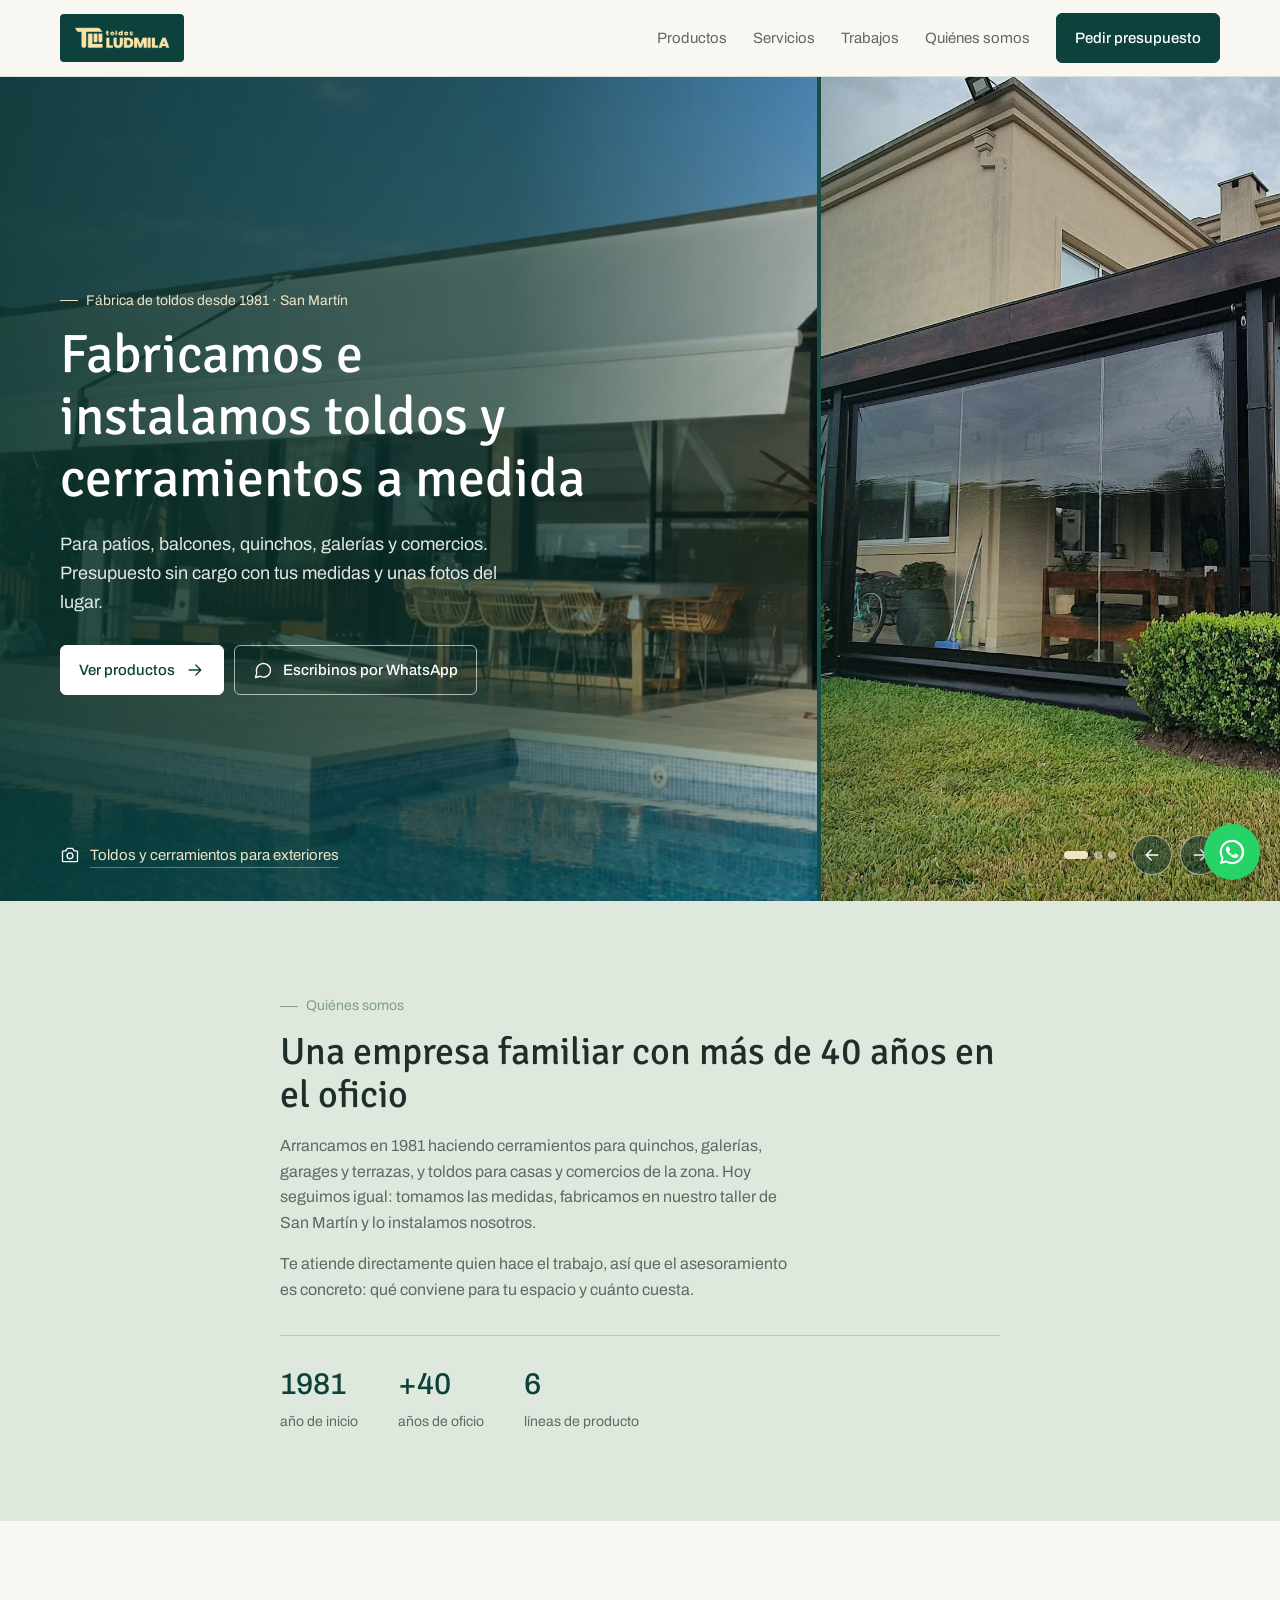
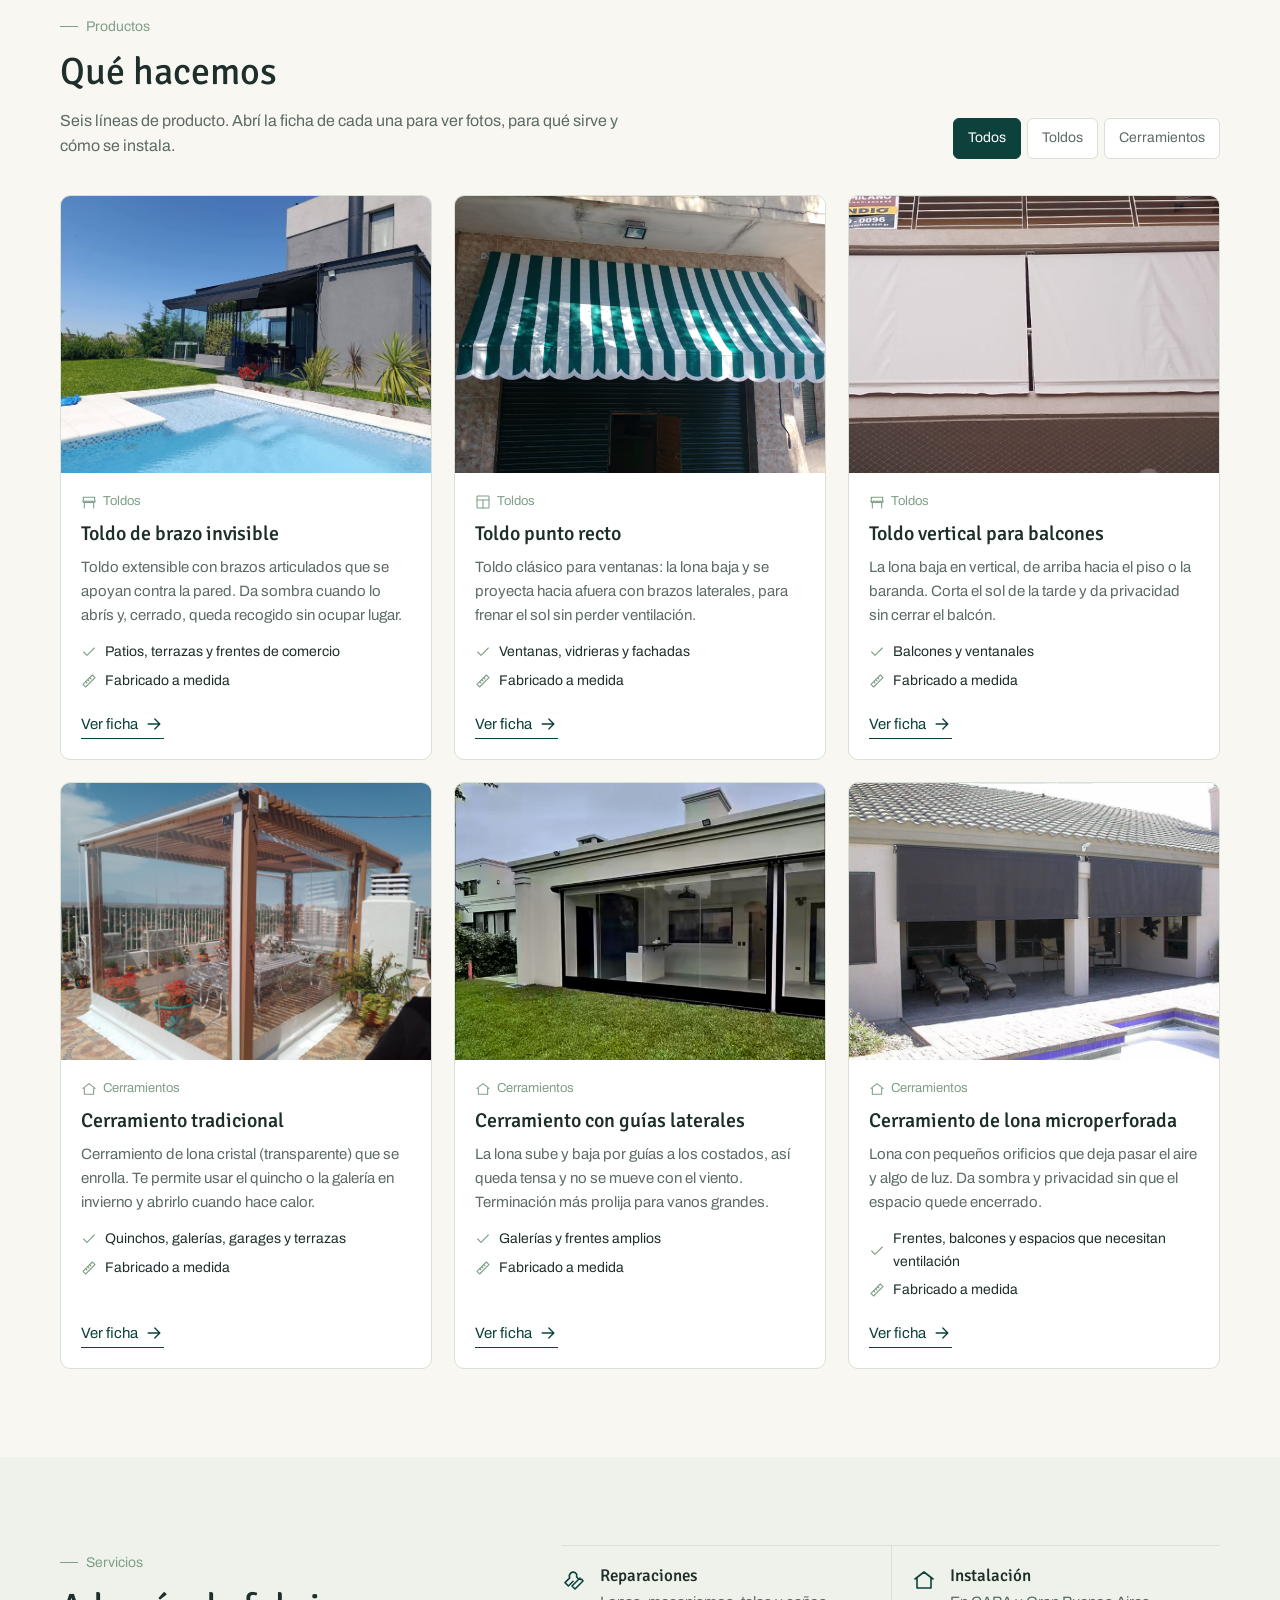
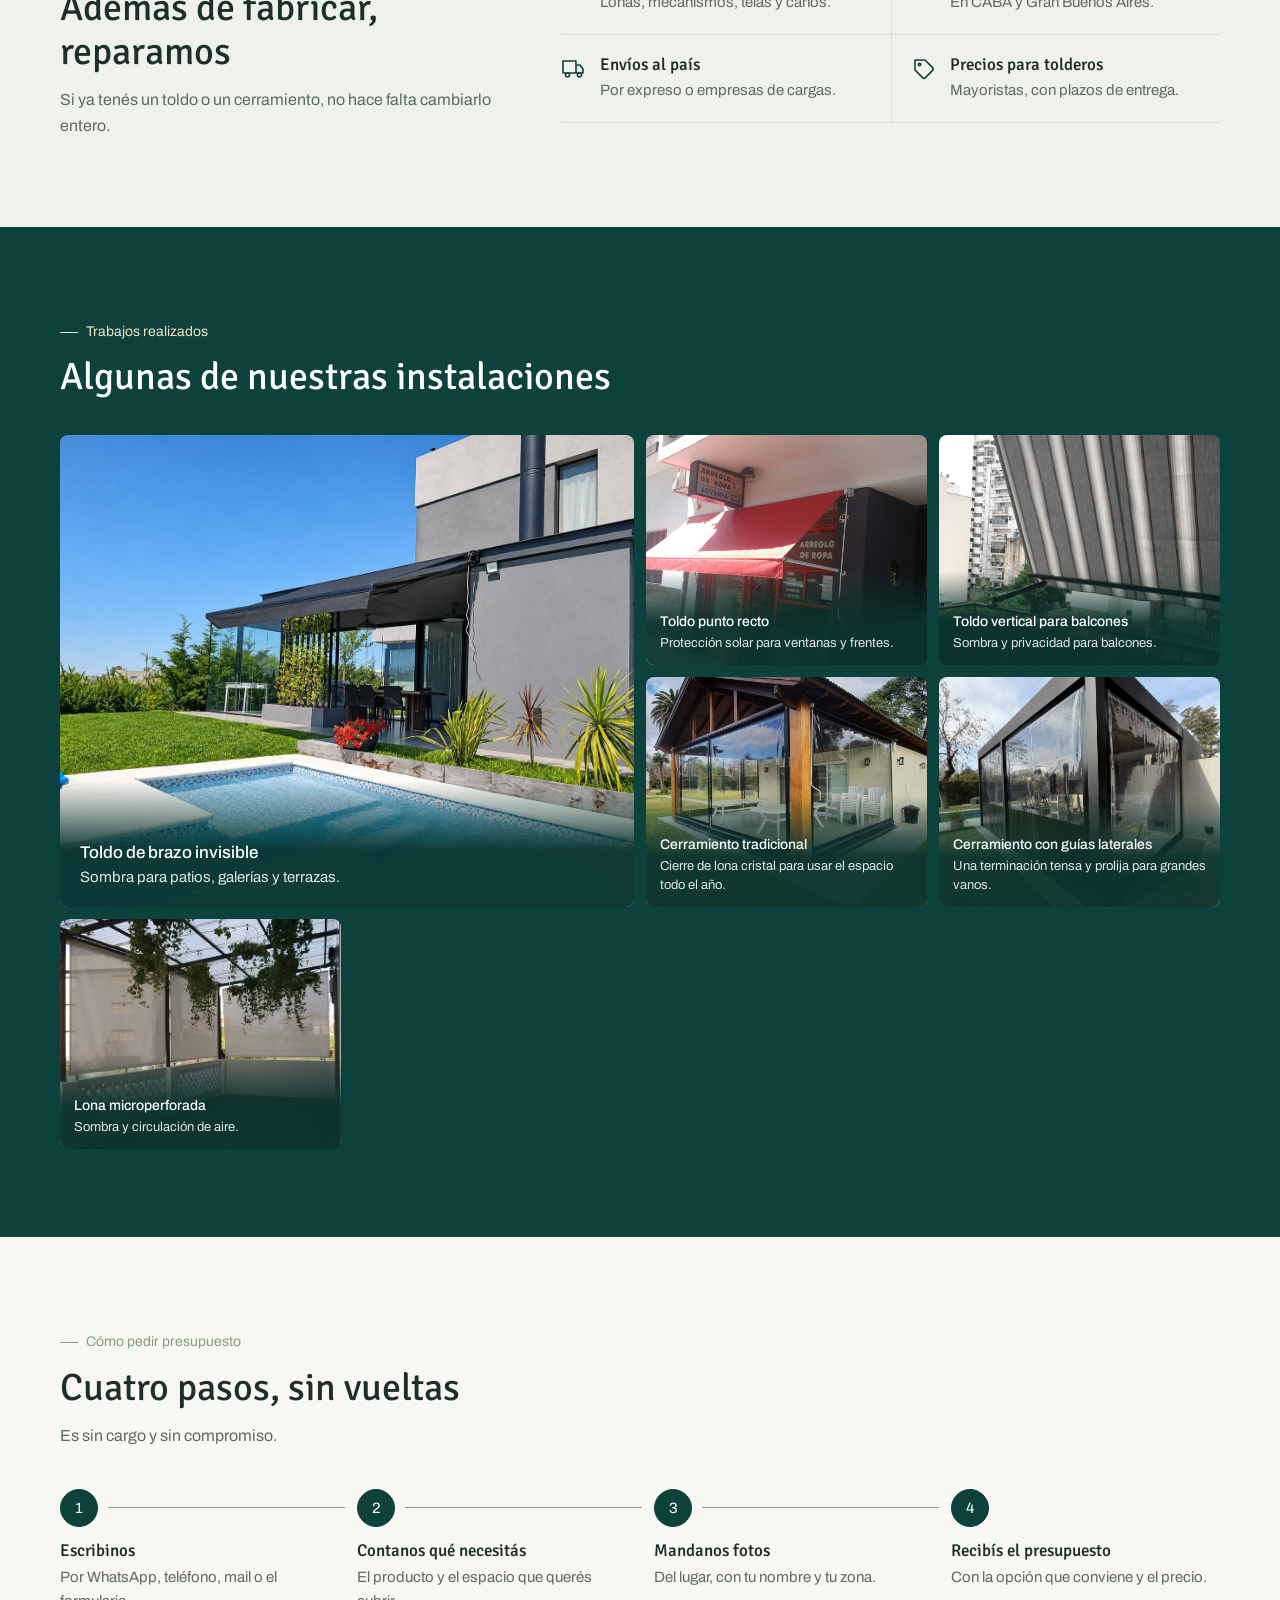
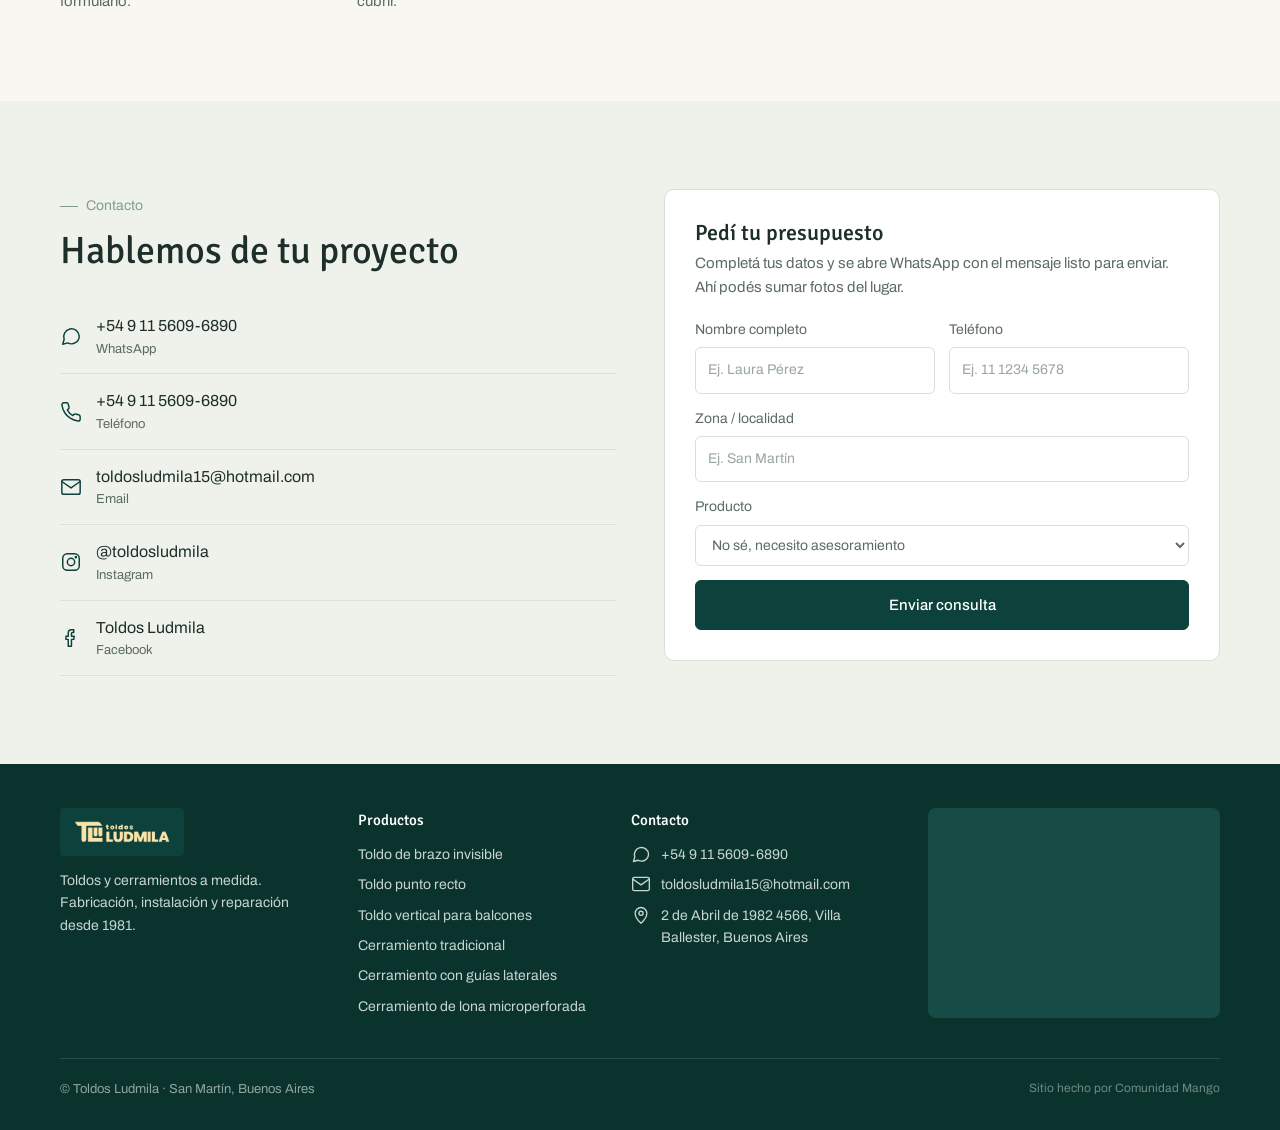
==== commit c8eeca16: "Formulario sin campo de comentarios Co-Authored-By: Claude Opus 5.5 <noreply@anthropic.com> Claude-S" ====
--- a/index.html
+++ b/index.html
@@ -340,7 +340,6 @@
             <option>Reparación / cambio de lona</option>
           </select>
         </label>
-        <label>Comentarios<textarea name="mensaje" rows="4" placeholder="Ej. Quiero cubrir una galería de 5 metros de ancho"></textarea></label>
         <button class="btn" type="submit">Enviar consulta</button>
       </form>
     </div>
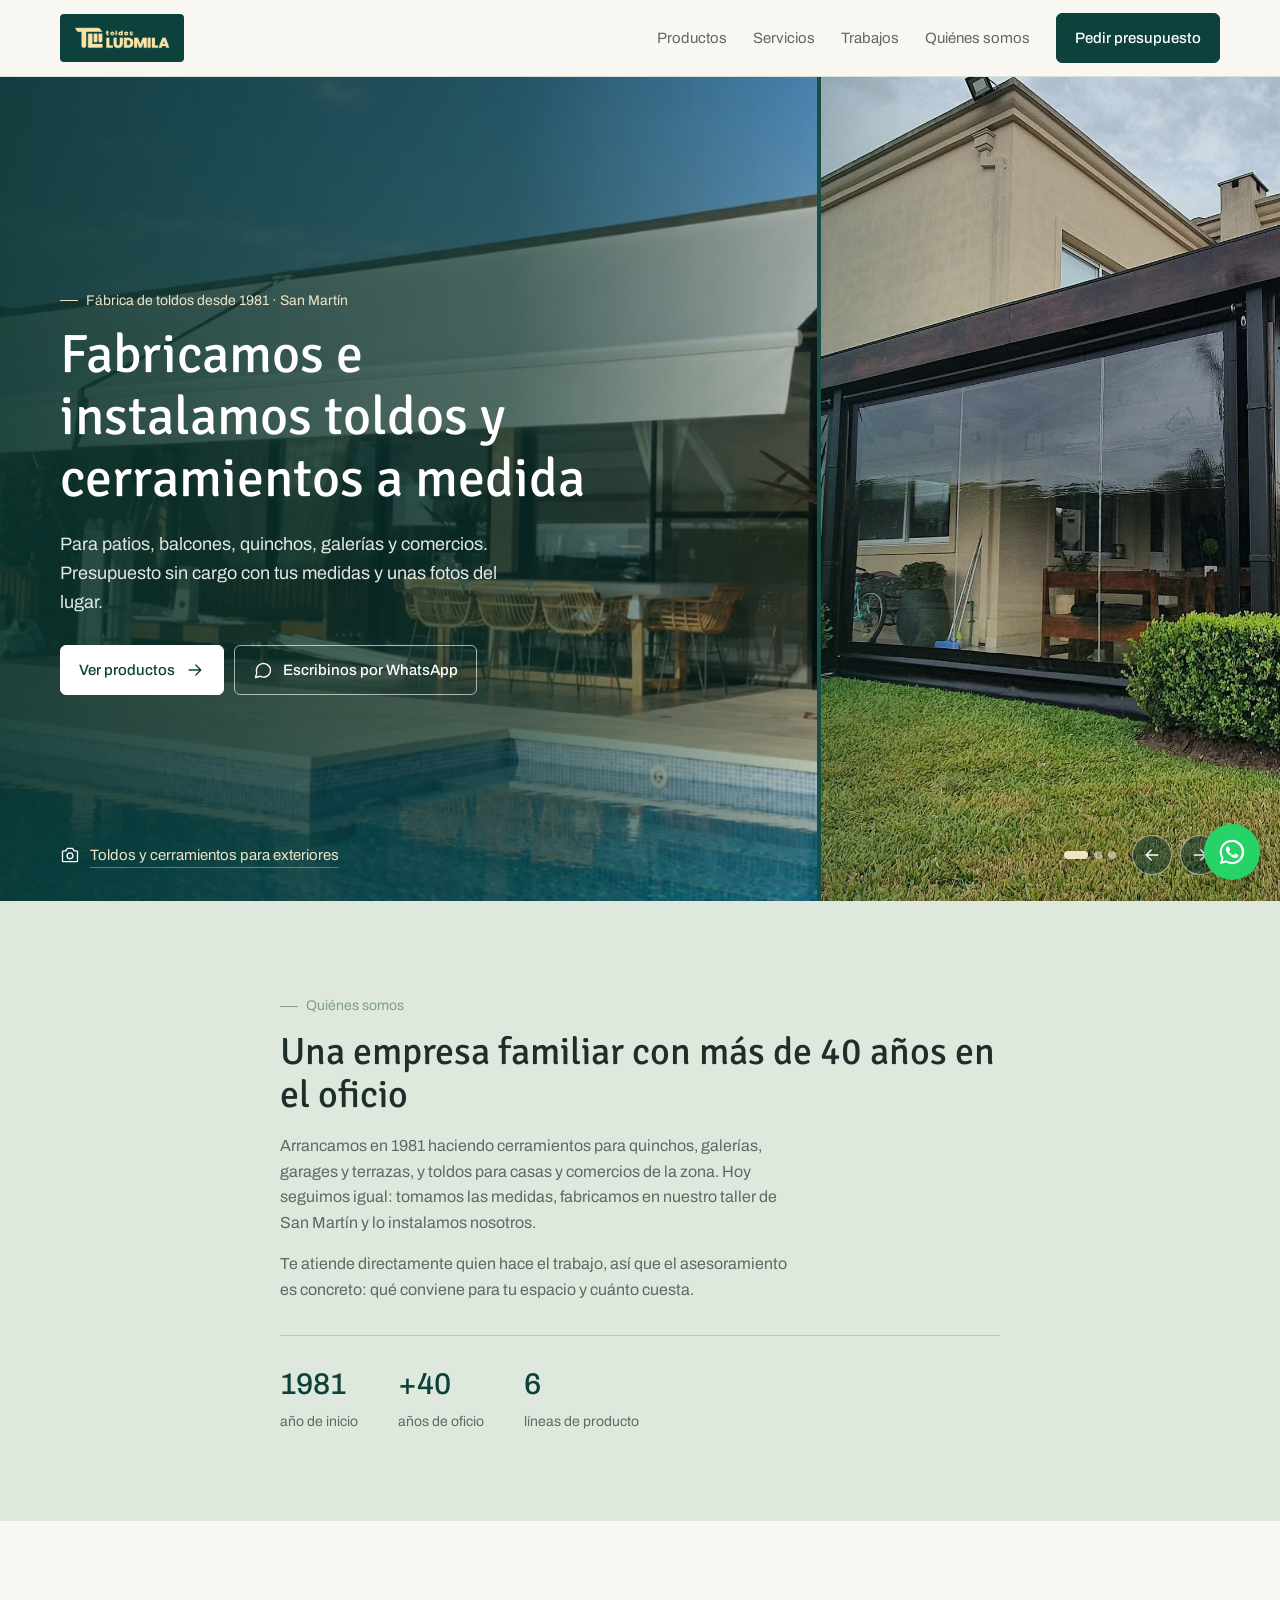
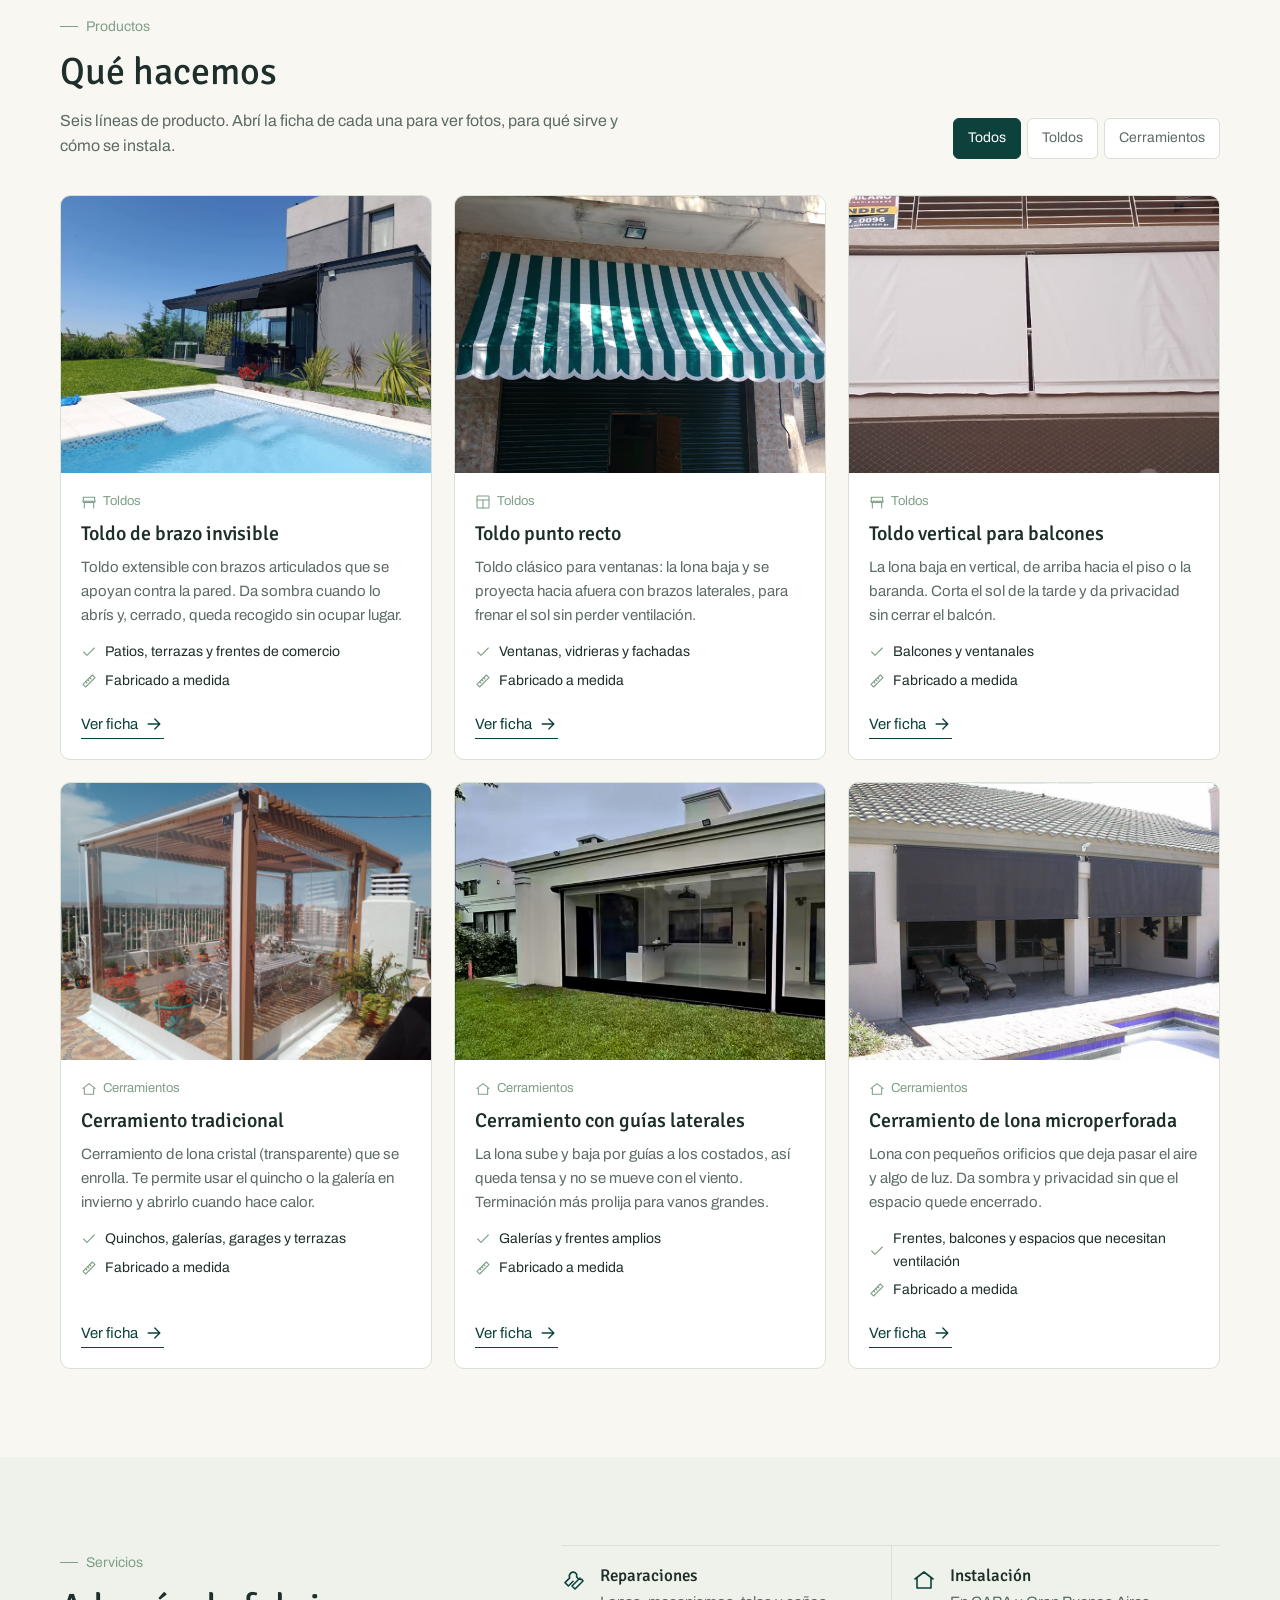
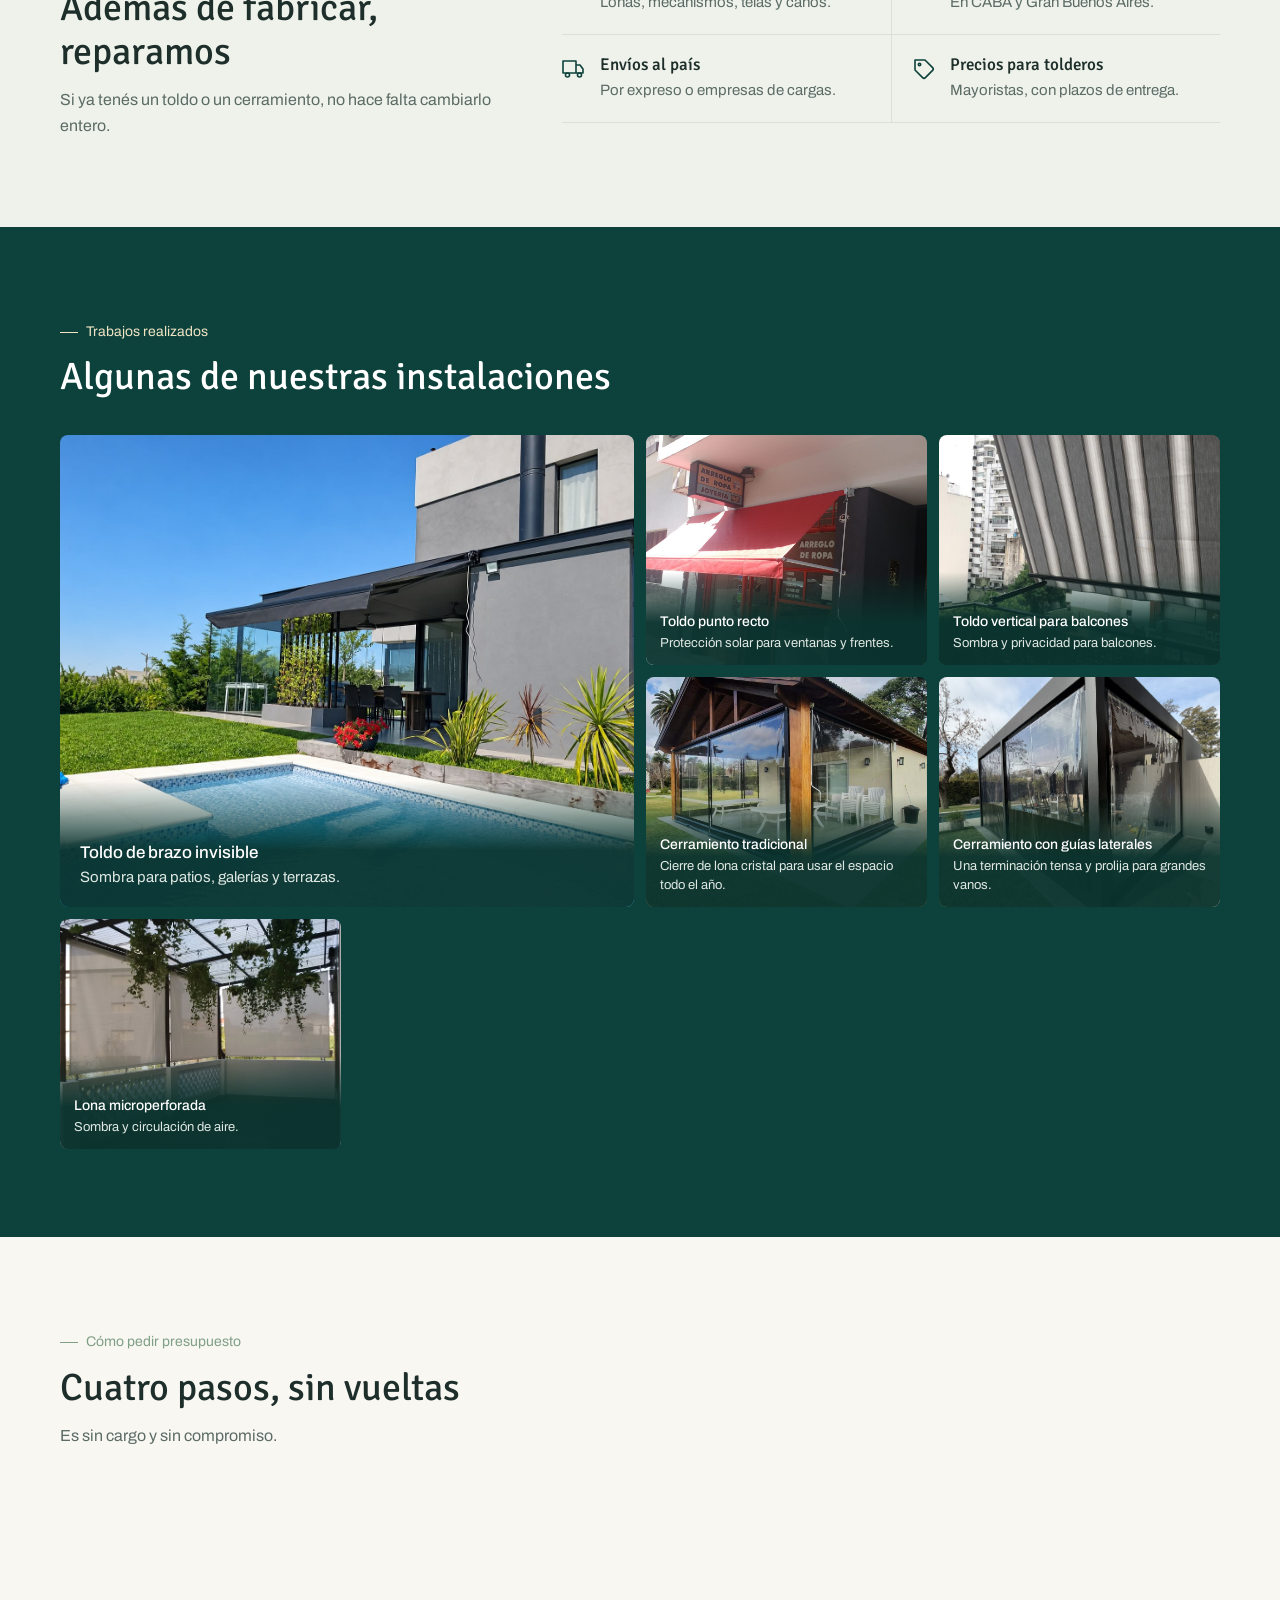
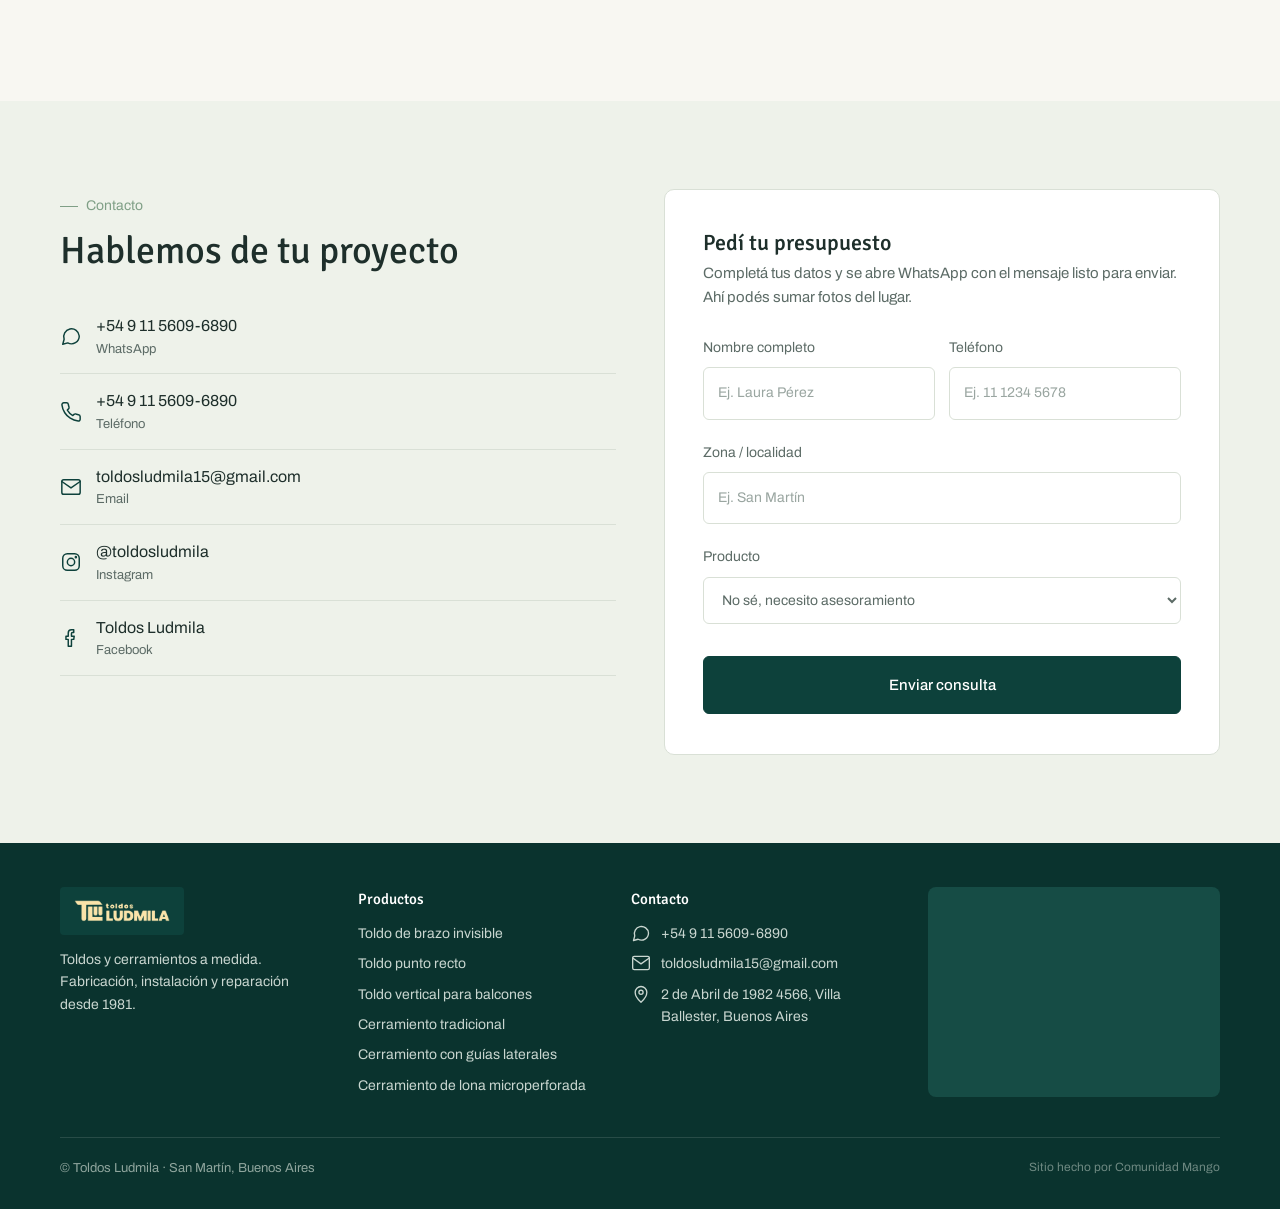
==== commit b93bad62: "Mail de contacto: toldosludmila15@gmail.com Co-Authored-By: Claude Sonnet 5.5 <noreply@anthropic.com" ====
--- a/index.html
+++ b/index.html
@@ -19,7 +19,7 @@
 <meta property="og:image" content="https://www.toldos-ludmila.com.ar/assets/og-image.jpg">
 <meta property="og:image:width" content="1200"><meta property="og:image:height" content="630">
 <meta name="twitter:card" content="summary_large_image">
-<script type="application/ld+json">{"@context": "https://schema.org", "@type": "HomeAndConstructionBusiness", "name": "Toldos Ludmila", "description": "Fabricación, instalación y reparación de toldos y cerramientos a medida desde 1981.", "url": "https://www.toldos-ludmila.com.ar/", "logo": "https://www.toldos-ludmila.com.ar/assets/icon-512.png", "image": "https://www.toldos-ludmila.com.ar/assets/og-image.jpg", "telephone": "+54 9 11 5609-6890", "email": "toldosludmila15@hotmail.com", "foundingDate": "1981", "address": {"@type": "PostalAddress", "streetAddress": "2 de Abril de 1982 4566", "addressLocality": "Villa Ballester", "postalCode": "B1653", "addressRegion": "Buenos Aires", "addressCountry": "AR"}, "areaServed": ["CABA", "Gran Buenos Aires"], "sameAs": ["https://instagram.com/toldosludmila", "https://facebook.com/toldosludmila"]}</script>
+<script type="application/ld+json">{"@context": "https://schema.org", "@type": "HomeAndConstructionBusiness", "name": "Toldos Ludmila", "description": "Fabricación, instalación y reparación de toldos y cerramientos a medida desde 1981.", "url": "https://www.toldos-ludmila.com.ar/", "logo": "https://www.toldos-ludmila.com.ar/assets/icon-512.png", "image": "https://www.toldos-ludmila.com.ar/assets/og-image.jpg", "telephone": "+54 9 11 5609-6890", "email": "toldosludmila15@gmail.com", "foundingDate": "1981", "address": {"@type": "PostalAddress", "streetAddress": "2 de Abril de 1982 4566", "addressLocality": "Villa Ballester", "postalCode": "B1653", "addressRegion": "Buenos Aires", "addressCountry": "AR"}, "areaServed": ["CABA", "Gran Buenos Aires"], "sameAs": ["https://instagram.com/toldosludmila", "https://facebook.com/toldosludmila"]}</script>
 <link rel="preconnect" href="https://fonts.googleapis.com"><link rel="preconnect" href="https://fonts.gstatic.com" crossorigin>
 <link href="https://fonts.googleapis.com/css2?family=Archivo:wght@400;500;600&family=Signika:wght@400;500;600&display=swap" rel="stylesheet">
 <link rel="stylesheet" href="styles.css">
@@ -313,7 +313,7 @@
       <div class="channels">
         <a href="https://wa.me/5491156096890?text=Hola%20Toldos%20Ludmila%2C%20quiero%20pedirles%20un%20presupuesto" data-ubicacion="whatsapp_contacto" target="_blank" rel="noopener"><svg class="ico"><use href="#i-chat"/></svg><div>+54 9 11 5609-6890<small>WhatsApp</small></div></a>
         <a href="tel:+5491156096890"><svg class="ico"><use href="#i-phone"/></svg><div>+54 9 11 5609-6890<small>Teléfono</small></div></a>
-        <a href="mailto:toldosludmila15@hotmail.com"><svg class="ico"><use href="#i-mail"/></svg><div>toldosludmila15@hotmail.com<small>Email</small></div></a>
+        <a href="mailto:toldosludmila15@gmail.com"><svg class="ico"><use href="#i-mail"/></svg><div>toldosludmila15@gmail.com<small>Email</small></div></a>
         <a href="https://instagram.com/toldosludmila" target="_blank" rel="noopener"><svg class="ico"><use href="#i-ig"/></svg><div>@toldosludmila<small>Instagram</small></div></a>
         <a href="https://facebook.com/toldosludmila" target="_blank" rel="noopener"><svg class="ico"><use href="#i-fb"/></svg><div>Toldos Ludmila<small>Facebook</small></div></a>
       </div>
@@ -369,7 +369,7 @@
       <h4>Contacto</h4>
       <ul>
         <li><svg class="ico"><use href="#i-chat"/></svg><a href="https://wa.me/5491156096890?text=Hola%20Toldos%20Ludmila%2C%20quiero%20pedirles%20un%20presupuesto" data-ubicacion="whatsapp_footer" target="_blank" rel="noopener">+54 9 11 5609-6890</a></li>
-        <li><svg class="ico"><use href="#i-mail"/></svg><a href="mailto:toldosludmila15@hotmail.com">toldosludmila15@hotmail.com</a></li>
+        <li><svg class="ico"><use href="#i-mail"/></svg><a href="mailto:toldosludmila15@gmail.com">toldosludmila15@gmail.com</a></li>
         <li><svg class="ico"><use href="#i-pin"/></svg><a href="https://maps.google.com/?q=2+de+Abril+de+1982+4566,+Villa+Ballester,+Buenos+Aires" target="_blank" rel="noopener">2 de Abril de 1982 4566, Villa Ballester, Buenos Aires</a></li>
       </ul>
     </div>
--- a/styles.css
+++ b/styles.css
@@ -108,3 +108,12 @@
 .gal figure.reveal{transform:translateY(28px) scale(.97)}
 .gal figure.reveal.in{transform:none}
 #slides{position:absolute;inset:0;will-change:transform}
+
+/* Formulario con más aire (18/11) */
+#quote{gap:22px}
+#quote label{gap:8px}
+#quote input,#quote select{padding:14px 14px}
+#quote .btn{margin-top:10px;padding:16px 18px}
+:where(.form-card,.card):has(> #quote){padding:40px 38px}
+:where(.form-card,.card):has(> #quote) > p{margin-bottom:28px}
+@media(max-width:560px){:where(.form-card,.card):has(> #quote){padding:26px 22px}}
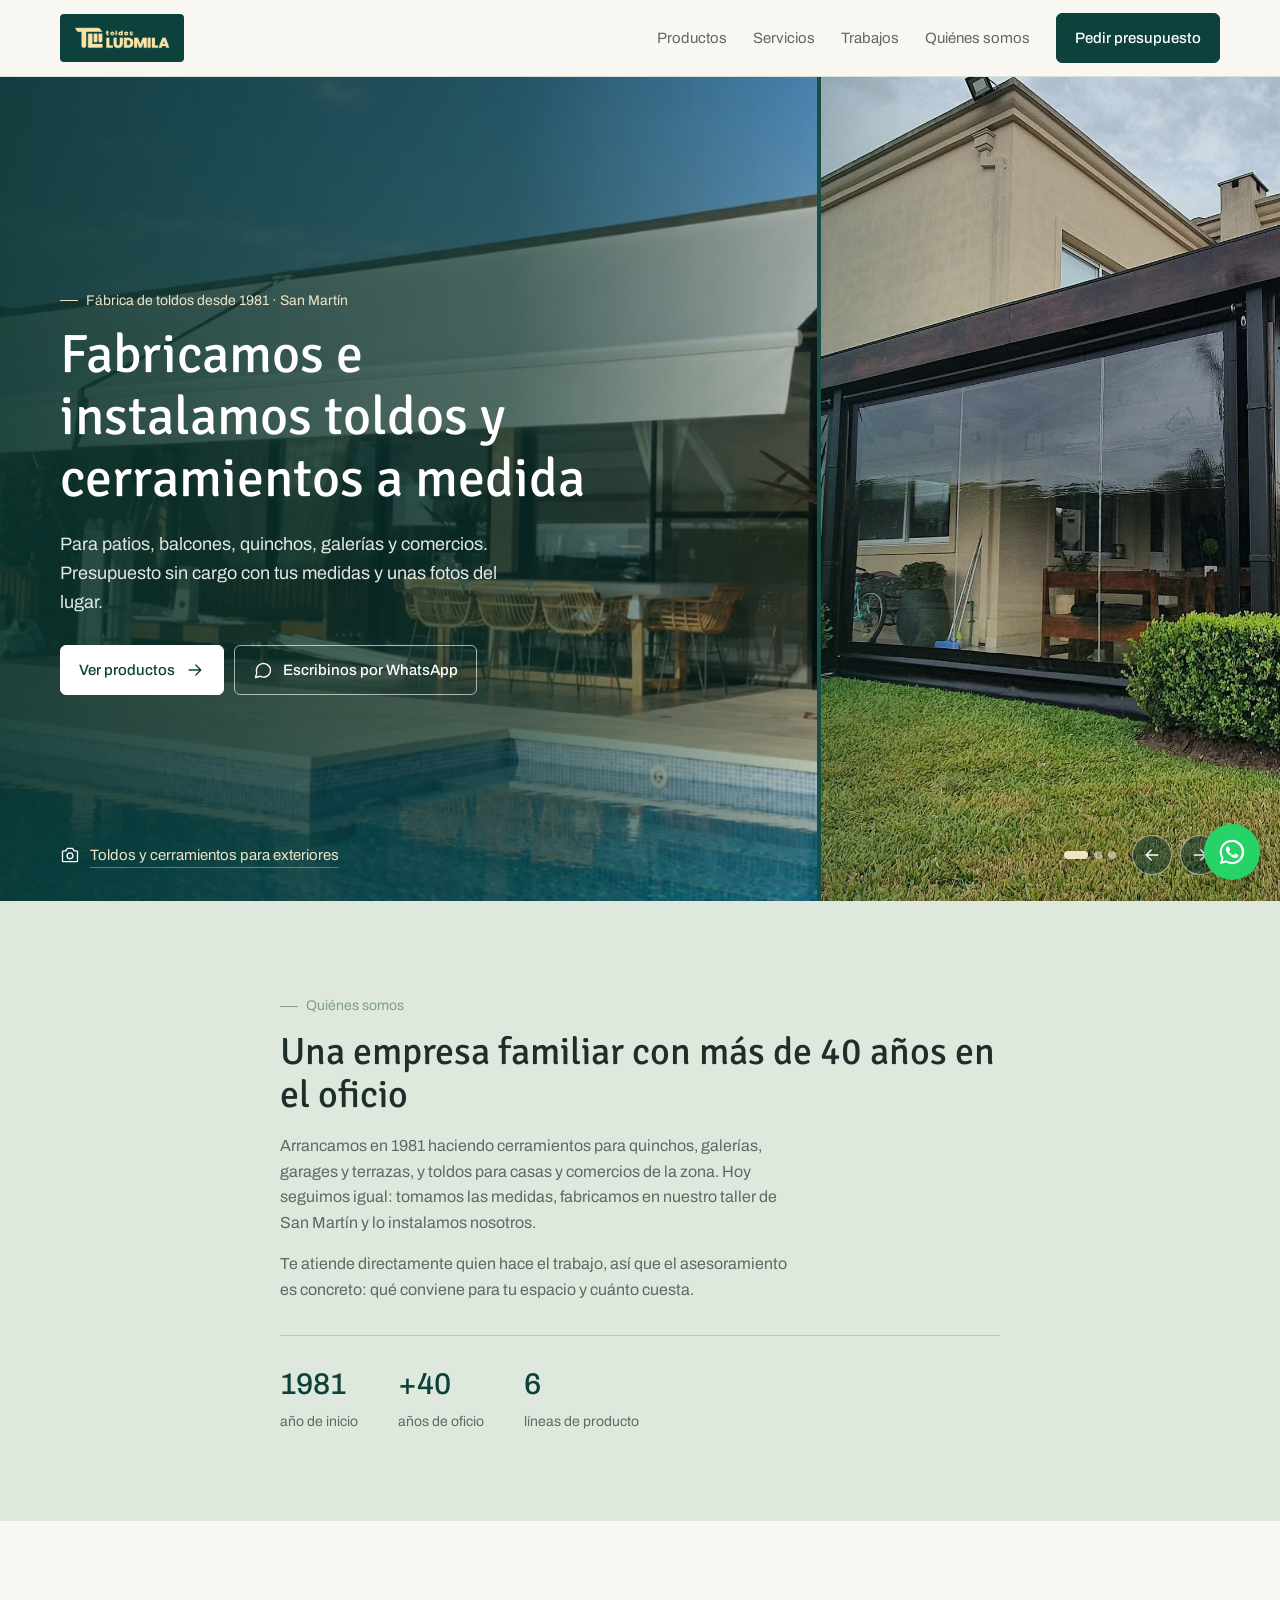
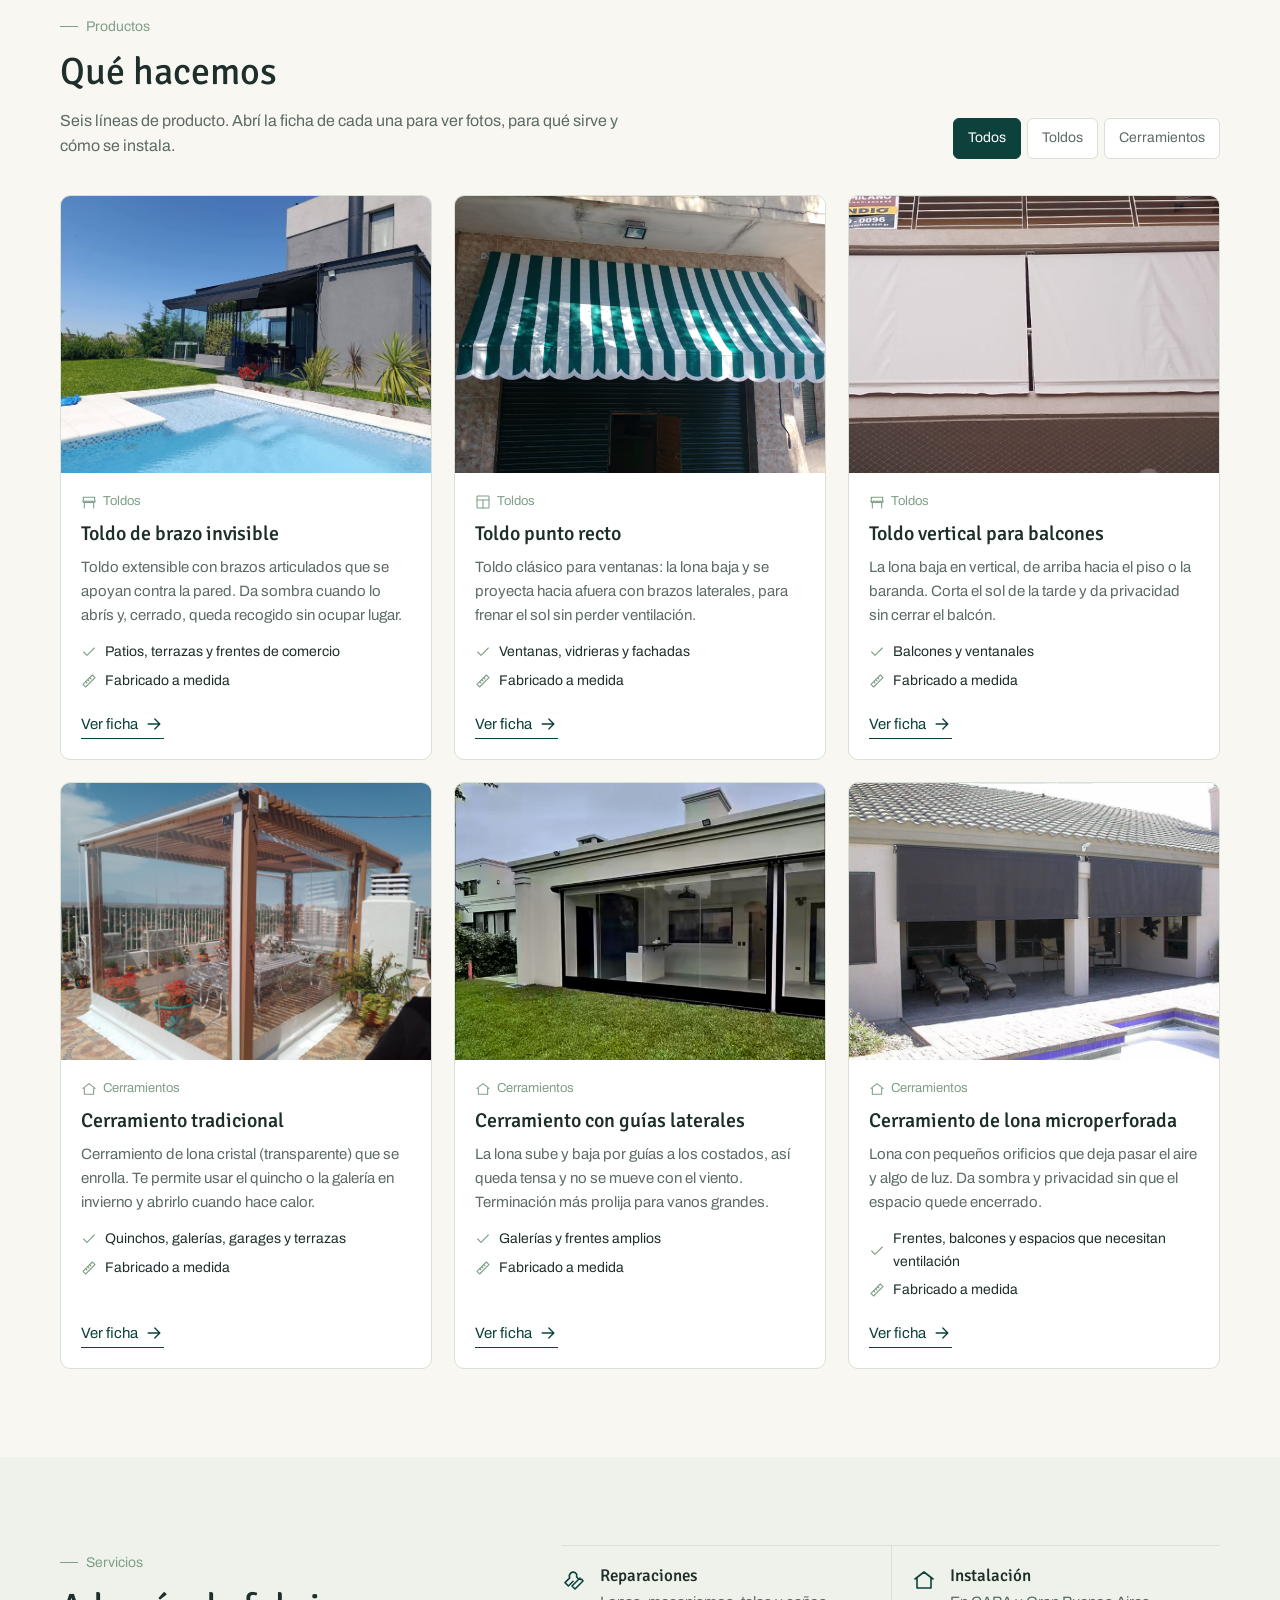
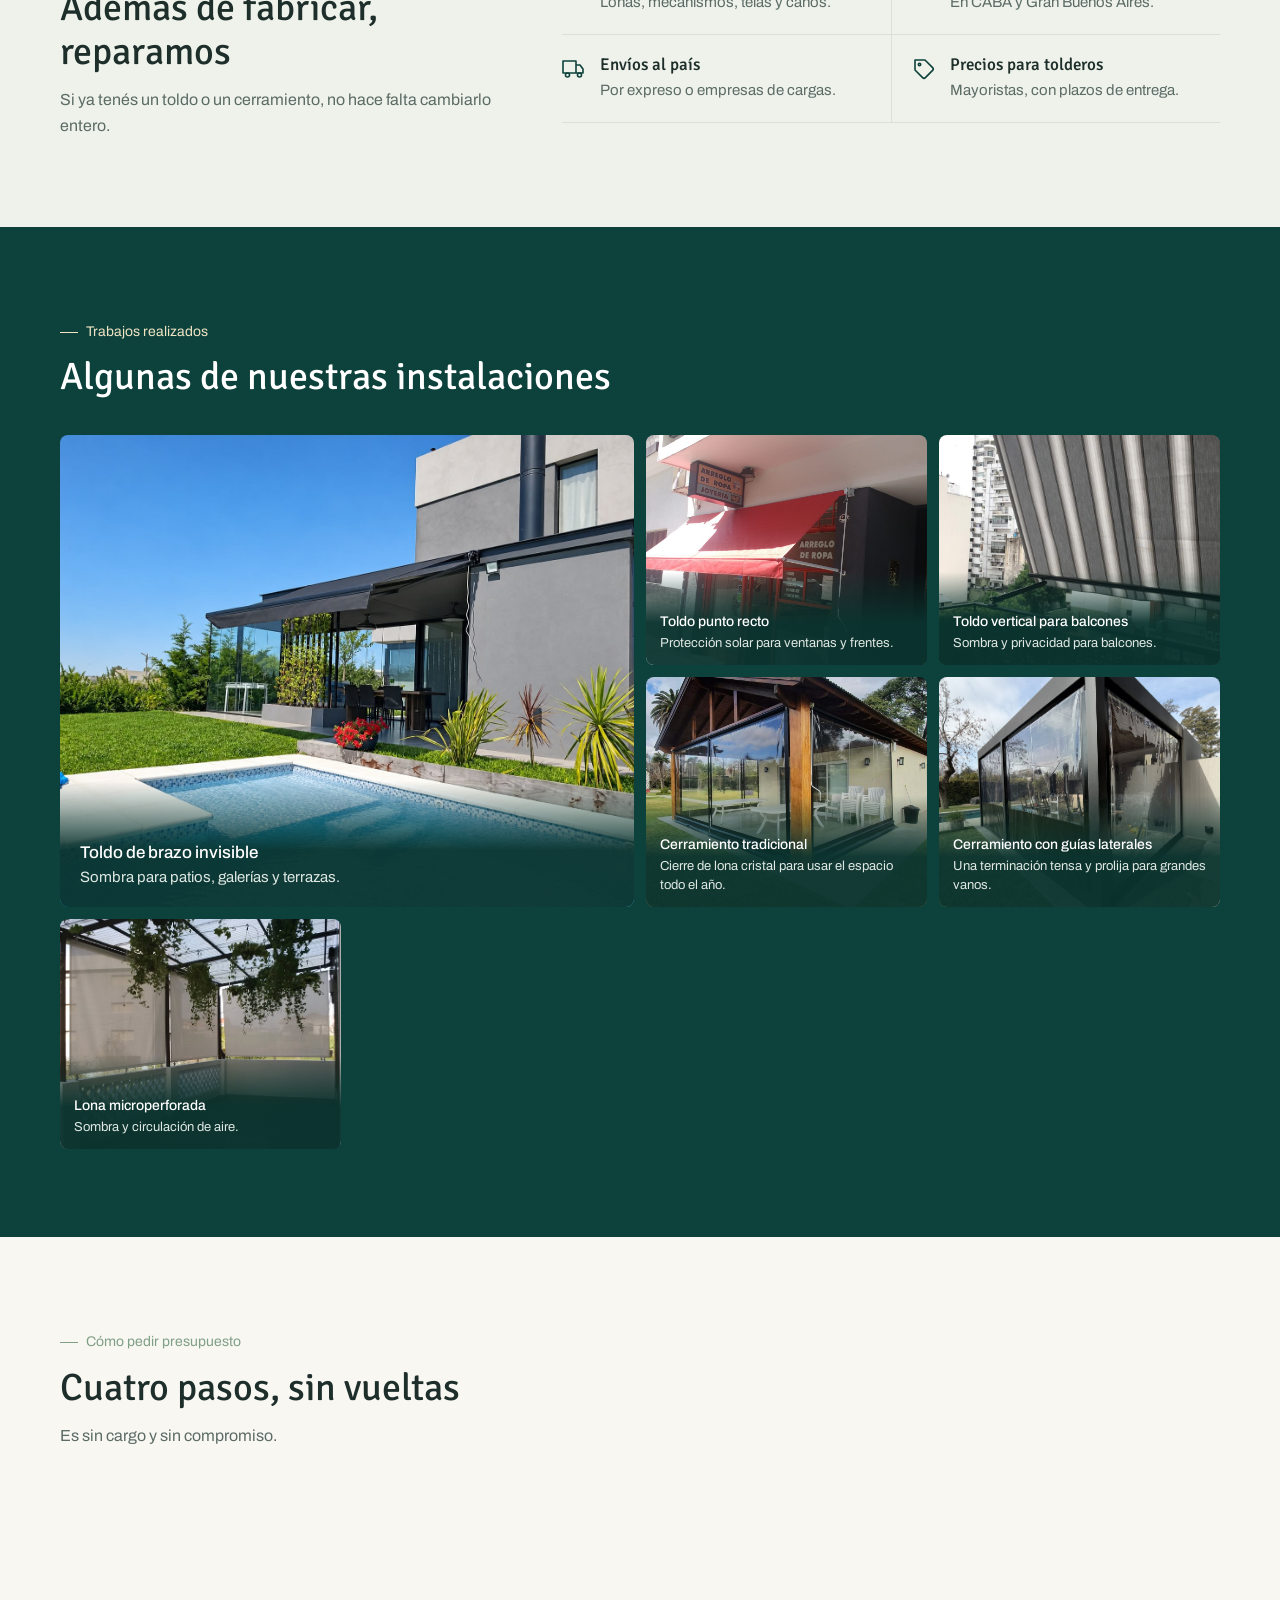
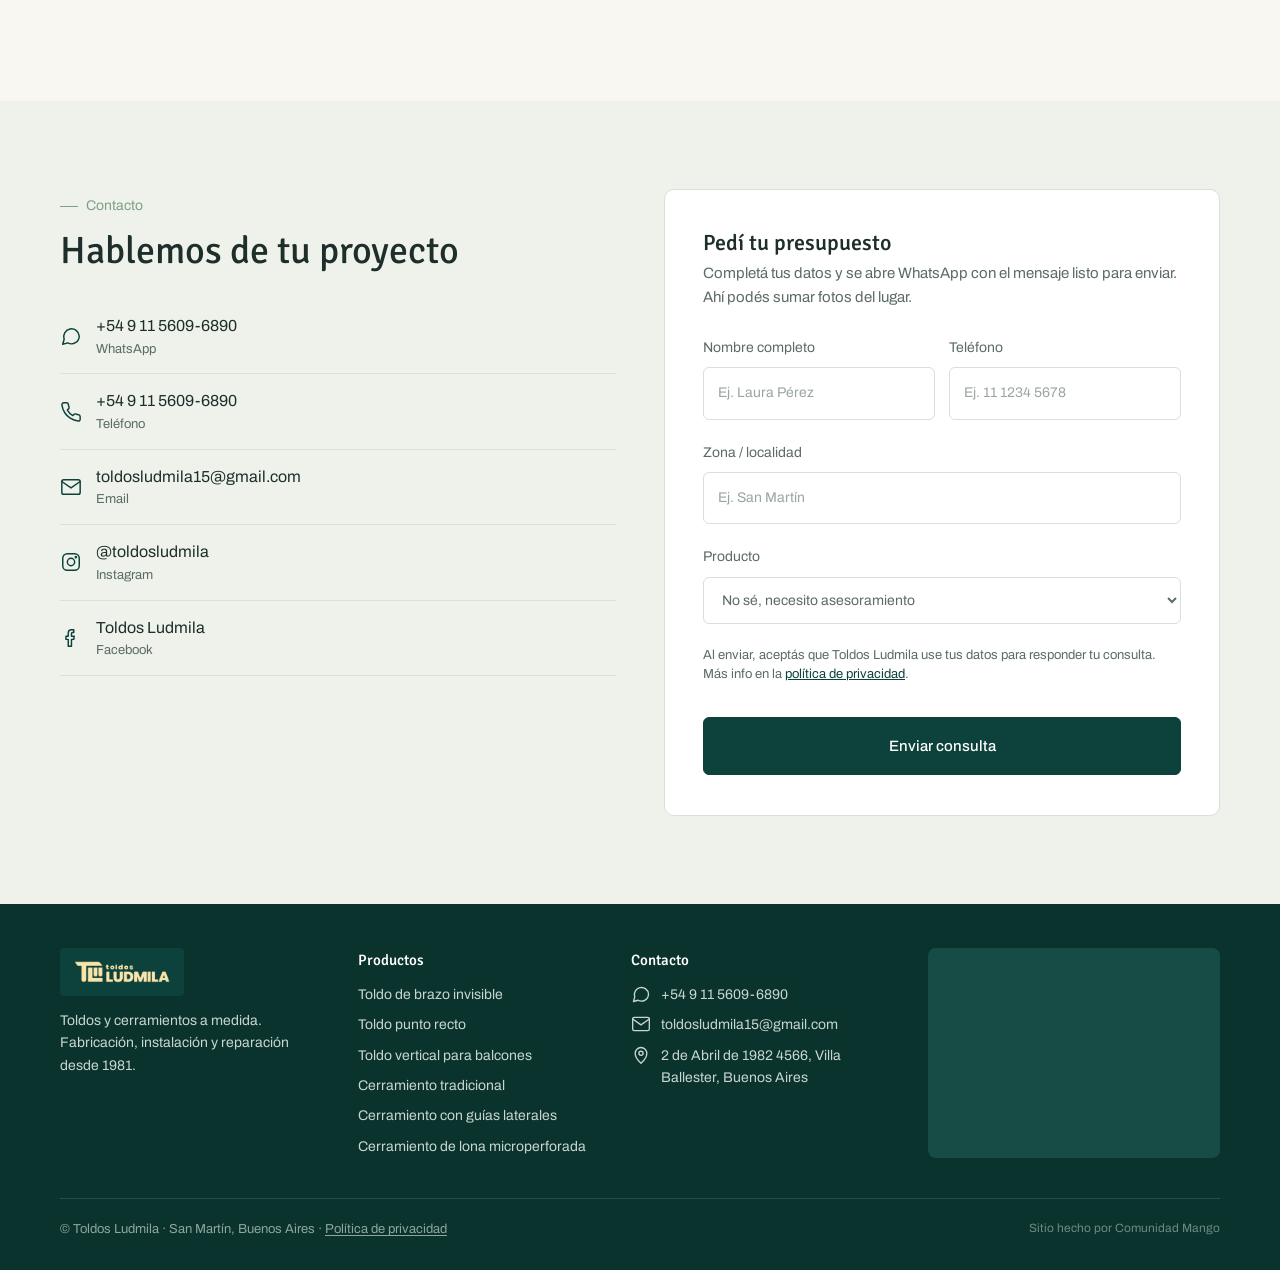
==== commit 36559d71: "Medición Meta y Google v2: privacidad, dominio único, Contact una vez, etiqueta de Google, datos ext" ====
--- a/index.html
+++ b/index.html
@@ -156,7 +156,8 @@
   .form-card{padding:22px}
 }
 </style>
-<script src="pixel.js"></script>
+<script src="/google.js"></script>
+<script src="/pixel.js"></script>
 </head>
 <body>
 <noscript><img height="1" width="1" style="display:none" src="https://www.facebook.com/tr?id=1444719186983971&ev=PageView&noscript=1"/></noscript>
@@ -340,6 +341,7 @@
             <option>Reparación / cambio de lona</option>
           </select>
         </label>
+        <p class="aviso-datos">Al enviar, aceptás que Toldos Ludmila use tus datos para responder tu consulta. Más info en la <a href="/privacidad">política de privacidad</a>.</p>
         <button class="btn" type="submit">Enviar consulta</button>
       </form>
     </div>
@@ -374,7 +376,7 @@
       </ul>
     </div>
     <div class="foot-map"><iframe title="Mapa: 2 de Abril de 1982 4566, Villa Ballester" loading="lazy" src="https://maps.google.com/maps?q=2%20de%20Abril%20de%201982%204566%2C%20B1653%20Villa%20Ballester%2C%20Buenos%20Aires&z=15&output=embed"></iframe></div>
-    <div class="legal"><span>© Toldos Ludmila · San Martín, Buenos Aires</span><span class="credit">Sitio hecho por Comunidad Mango</span></div>
+    <div class="legal"><span>© Toldos Ludmila · San Martín, Buenos Aires · <a href="/privacidad">Política de privacidad</a></span><span class="credit">Sitio hecho por Comunidad Mango</span></div>
   </div>
 </footer>
 <script src="form.js"></script>
--- a/styles.css
+++ b/styles.css
@@ -68,6 +68,8 @@
 .footer .legal{grid-column:1/-1;display:flex;flex-wrap:wrap;justify-content:space-between;gap:6px 20px;border-top:1px solid #ffffff1f;padding-top:20px;margin-top:10px;font-size:13px;color:#8fa59d}
 .footer .credit{font-size:12px;opacity:.75}
 .footer a.credit:hover{opacity:1}
+.footer .legal a:not(.credit){color:inherit;text-decoration:underline;text-underline-offset:2px}
+.footer .legal a:not(.credit):hover{color:#fff}
 
 /* Formulario */
 .form{display:grid;gap:14px}
@@ -77,6 +79,8 @@
 .form input:focus,.form textarea:focus,.form select:focus{border-color:var(--sage);box-shadow:0 0 0 3px var(--sage-soft)}
 .form ::placeholder{color:#9aa6a1}
 .form .note{font-size:13px;color:var(--muted)}
+.form .aviso-datos{font-size:13px;line-height:1.5;color:var(--muted);margin:0}
+.form .aviso-datos a{color:var(--green)}
 
 /* Gracias (form.js): reemplaza el formulario sin cambiar de página */
 .gracias{display:none}
@@ -117,3 +121,6 @@
 :where(.form-card,.card):has(> #quote){padding:40px 38px}
 :where(.form-card,.card):has(> #quote) > p{margin-bottom:28px}
 @media(max-width:560px){:where(.form-card,.card):has(> #quote){padding:26px 22px}}
+
+/* Oculta el círculo de la Vercel Toolbar (solo lo ve quien tiene sesión de Vercel abierta) */
+vercel-live-feedback,#vercel-live-feedback{display:none!important}
